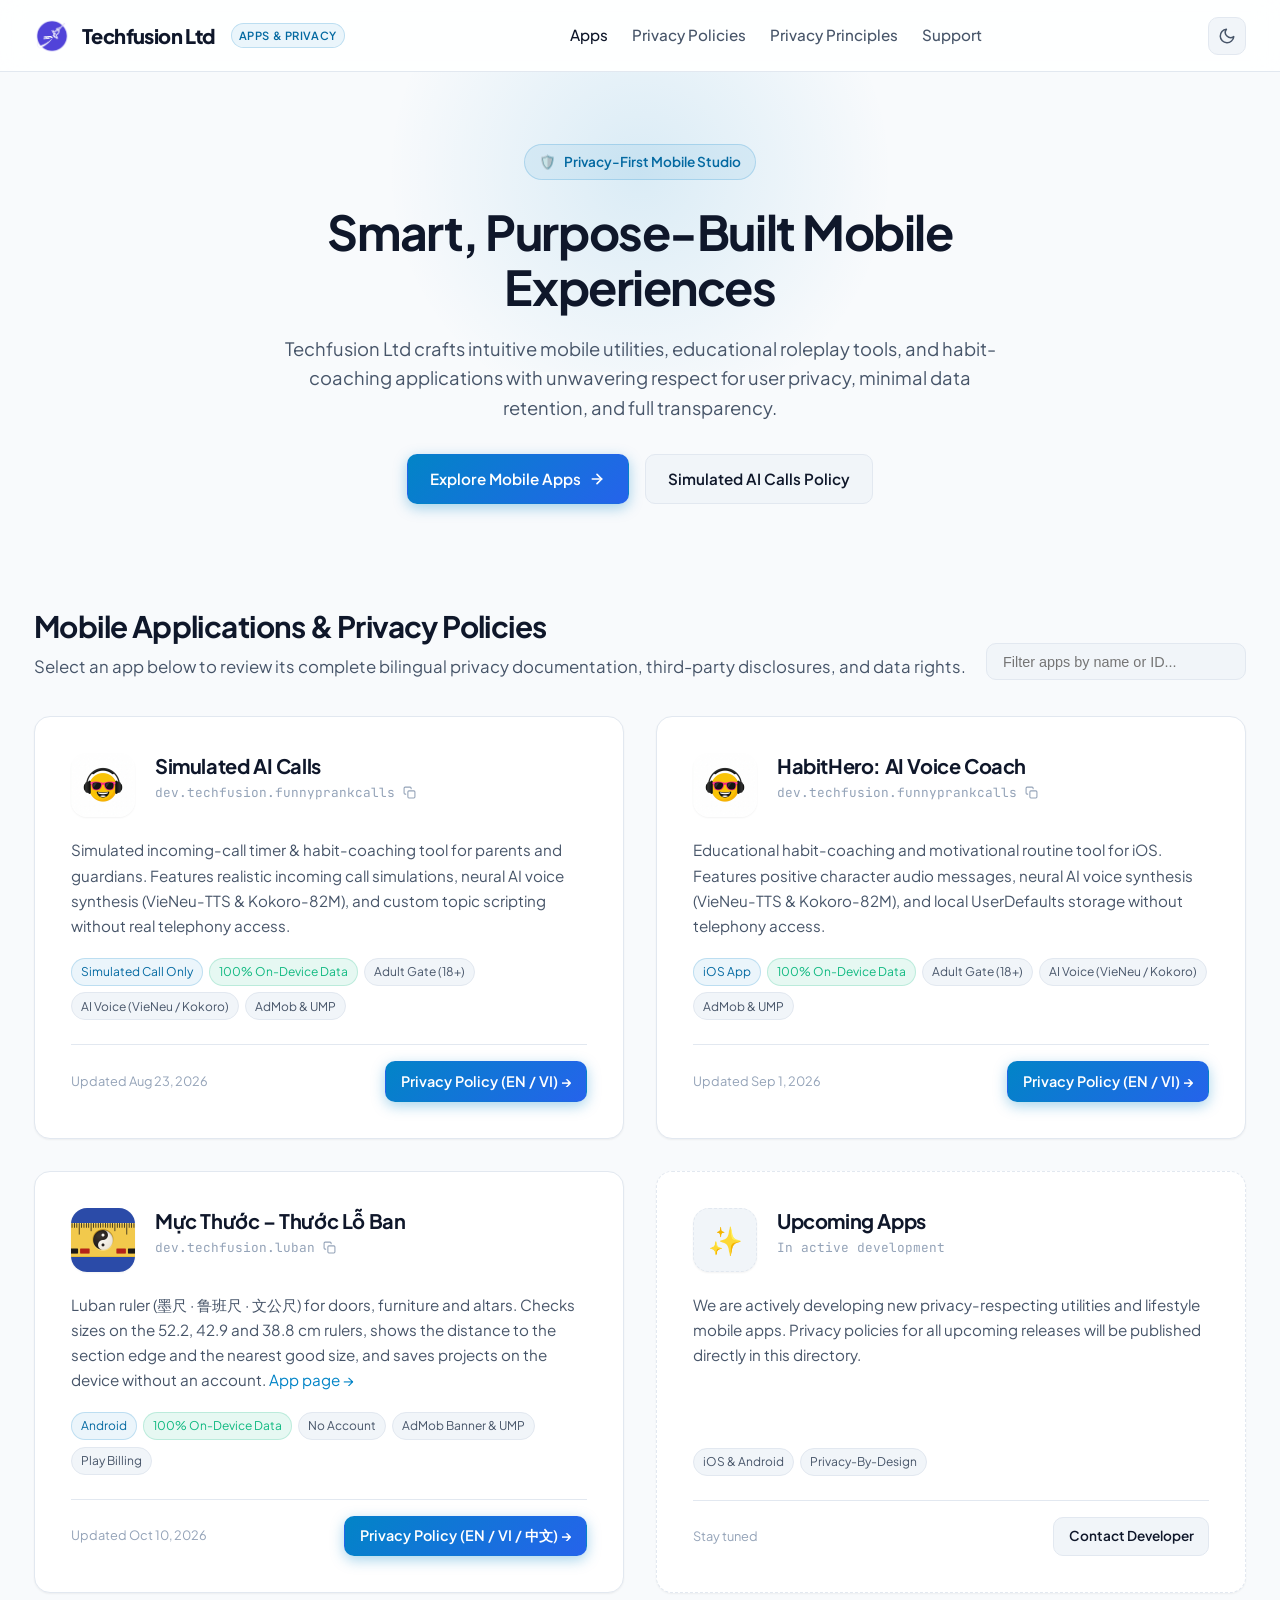
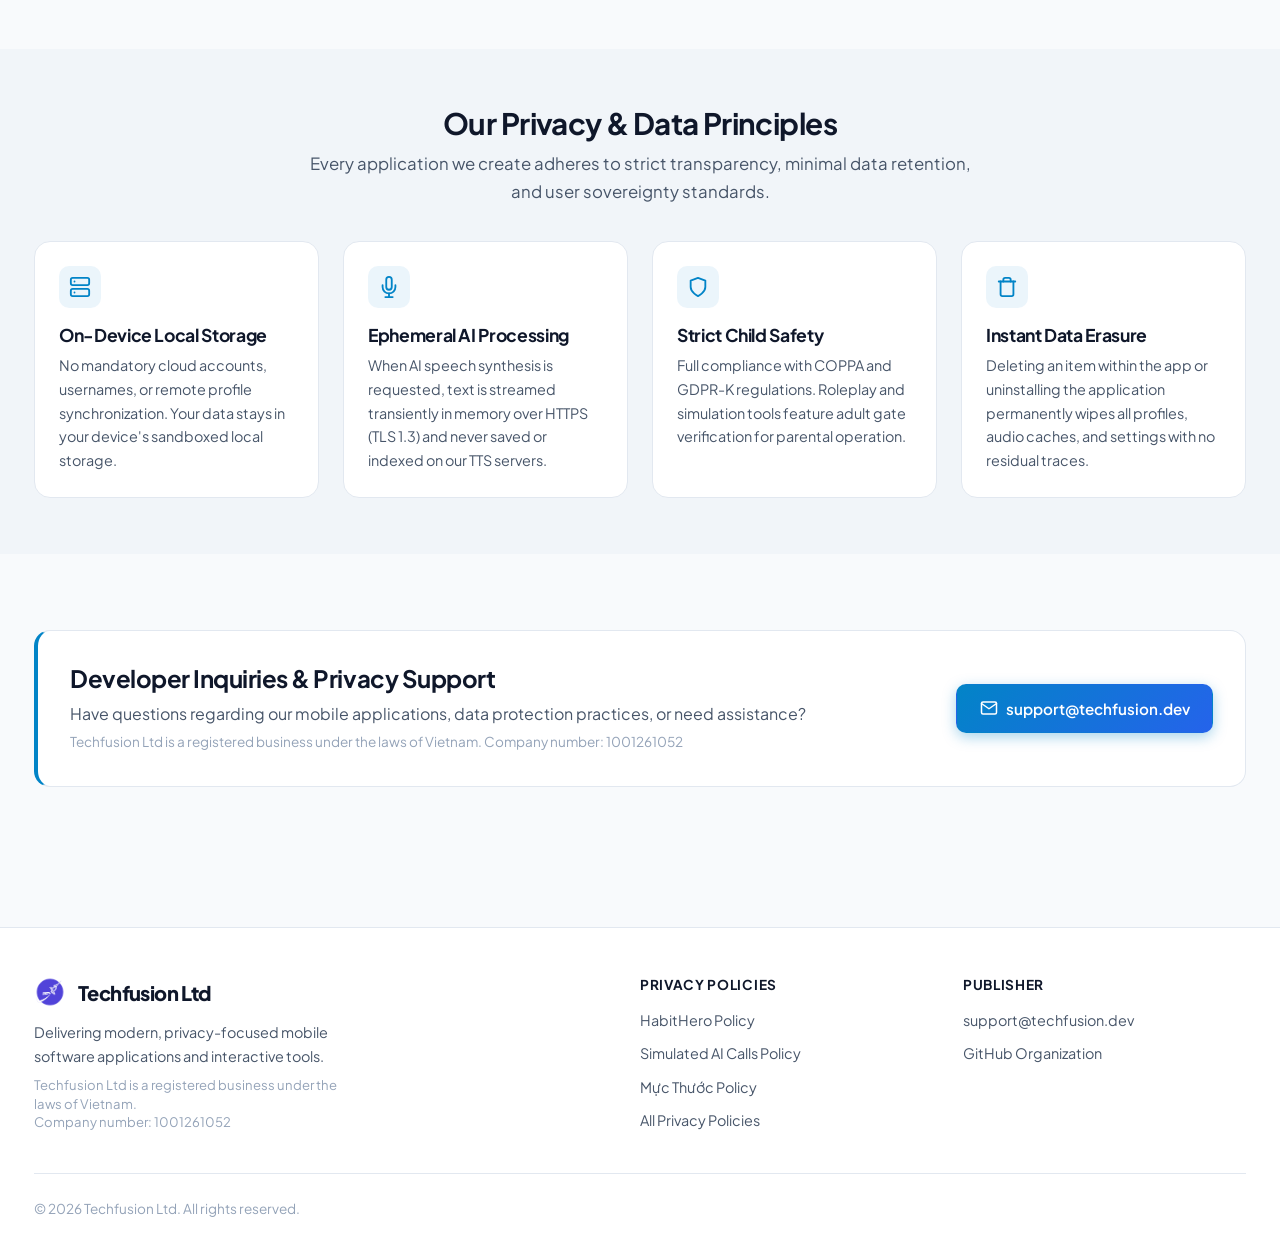
==== index.html @ 7242922d "Remove the GitHub Pages hosting line from page footers" ====
<!DOCTYPE html>
<html lang="en">
<head>
  <meta charset="UTF-8">
  <meta name="viewport" content="width=device-width, initial-scale=1.0">
  <title>Techfusion Ltd — Mobile Apps &amp; Privacy Directory</title>
  <meta name="description" content="Official home and privacy portal of Techfusion Ltd mobile applications. Discover our apps and transparent privacy commitments.">
  <link rel="icon" type="image/svg+xml" href="favicon.svg">
  
  <!-- Modern Google Fonts -->
  <link rel="preconnect" href="https://fonts.googleapis.com">
  <link rel="preconnect" href="https://fonts.gstatic.com" crossorigin>
  <link href="https://fonts.googleapis.com/css2?family=JetBrains+Mono:wght@400;500;600&family=Plus+Jakarta+Sans:wght@400;500;600;700;800&display=swap" rel="stylesheet">
  
  <!-- Stylesheet -->
  <link rel="stylesheet" href="css/style.css">
</head>
<body>

  <!-- Site Navigation Header -->
  <header class="site-header">
    <div class="container header-inner">
      <a href="index.html" class="brand" aria-label="Techfusion Ltd Home">
        <img src="assets/logo.png" class="brand-logo" alt="Techfusion Ltd Logo" width="36" height="36">
        <span class="brand-text">Techfusion Ltd</span>
        <span class="brand-badge">Apps &amp; Privacy</span>
      </a>

      <nav aria-label="Main Navigation">
        <ul class="nav-links">
          <li><a href="#apps" class="nav-link active">Apps</a></li>
          <li><a href="privacy/index.html" class="nav-link">Privacy Policies</a></li>
          <li><a href="#principles" class="nav-link">Privacy Principles</a></li>
          <li><a href="#contact" class="nav-link">Support</a></li>
        </ul>
      </nav>

      <div class="header-actions">
        <button id="theme-toggle" class="theme-toggle-btn" aria-label="Toggle Dark / Light Theme" title="Toggle Theme">
          <!-- Sun Icon (for dark theme) -->
          <svg id="sun-icon" viewBox="0 0 24 24" fill="none" stroke="currentColor" stroke-width="2" stroke-linecap="round" stroke-linejoin="round">
            <circle cx="12" cy="12" r="5"></circle>
            <line x1="12" y1="1" x2="12" y2="3"></line>
            <line x1="12" y1="21" x2="12" y2="23"></line>
            <line x1="4.22" y1="4.22" x2="5.64" y2="5.64"></line>
            <line x1="18.36" y1="18.36" x2="19.78" y2="19.78"></line>
            <line x1="1" y1="12" x2="3" y2="12"></line>
            <line x1="21" y1="12" x2="23" y2="12"></line>
            <line x1="4.22" y1="19.78" x2="5.64" y2="18.36"></line>
            <line x1="18.36" y1="5.64" x2="19.78" y2="4.22"></line>
          </svg>
          <!-- Moon Icon (for light theme) -->
          <svg id="moon-icon" style="display:none;" viewBox="0 0 24 24" fill="none" stroke="currentColor" stroke-width="2" stroke-linecap="round" stroke-linejoin="round">
            <path d="M21 12.79A9 9 0 1 1 11.21 3 7 7 0 0 0 21 12.79z"></path>
          </svg>
        </button>
      </div>
    </div>
  </header>

  <!-- Main Content Area -->
  <main class="main-content">

    <!-- Hero Section -->
    <section class="hero">
      <div class="hero-glow"></div>
      <div class="container hero-content">
        <div class="hero-pill">
          <span>🛡️</span> Privacy-First Mobile Studio
        </div>
        <h1 class="hero-title">Smart, Purpose-Built Mobile Experiences</h1>
        <p class="hero-subtitle">
          Techfusion Ltd crafts intuitive mobile utilities, educational roleplay tools, and habit-coaching applications with unwavering respect for user privacy, minimal data retention, and full transparency.
        </p>
        <div class="hero-actions">
          <a href="#apps" class="btn btn-primary">
            Explore Mobile Apps
            <svg width="16" height="16" viewBox="0 0 24 24" fill="none" stroke="currentColor" stroke-width="2.5" stroke-linecap="round" stroke-linejoin="round">
              <line x1="5" y1="12" x2="19" y2="12"></line>
              <polyline points="12 5 19 12 12 19"></polyline>
            </svg>
          </a>
          <a href="privacy/simulated-ai-calls.html" class="btn btn-secondary">
            Simulated AI Calls Policy
          </a>
        </div>
      </div>
    </section>

    <!-- Apps Directory Section -->
    <section id="apps" class="section">
      <div class="container">
        <div class="section-header" style="display: flex; justify-content: space-between; align-items: flex-end; flex-wrap: wrap; gap: 1rem;">
          <div>
            <h2 class="section-title">Mobile Applications &amp; Privacy Policies</h2>
            <p class="section-desc">Select an app below to review its complete bilingual privacy documentation, third-party disclosures, and data rights.</p>
          </div>
          <div style="min-width: 260px;">
            <input type="search" id="app-search" placeholder="Filter apps by name or ID..." style="width: 100%; padding: 0.6rem 1rem; border-radius: var(--radius-md); border: 1px solid var(--border-subtle); background: var(--bg-surface); color: var(--text-primary); font-size: 0.9rem;">
          </div>
        </div>

        <div class="apps-grid">
          
          <!-- App Card 1: Simulated AI Calls -->
          <article class="app-card" data-app-keywords="simulated ai calls funny prank calls dev.techfusion.funnyprankcalls simulated pretend habit coaching call tts voice ai">
            <div class="app-card-header">
              <div class="app-icon">
                <img src="assets/funny-prank-calls.png" alt="Simulated AI Calls App Logo" width="58" height="58">
              </div>
              <div class="app-meta">
                <h3 class="app-title">Simulated AI Calls</h3>
                <div class="app-pkg">
                  <span>dev.techfusion.funnyprankcalls</span>
                  <button class="copy-badge-btn" data-copy-text="dev.techfusion.funnyprankcalls" title="Copy Package ID">
                    <svg width="13" height="13" viewBox="0 0 24 24" fill="none" stroke="currentColor" stroke-width="2" stroke-linecap="round" stroke-linejoin="round">
                      <rect x="9" y="9" width="13" height="13" rx="2" ry="2"></rect>
                      <path d="M5 15H4a2 2 0 0 1-2-2V4a2 2 0 0 1 2-2h9a2 2 0 0 1 2 2v1"></path>
                    </svg>
                  </button>
                </div>
              </div>
            </div>

            <p class="app-desc">
              Simulated incoming-call timer &amp; habit-coaching tool for parents and guardians. Features realistic incoming call simulations, neural AI voice synthesis (VieNeu-TTS &amp; Kokoro-82M), and custom topic scripting without real telephony access.
            </p>

            <div class="app-tags">
              <span class="tag tag-accent">Simulated Call Only</span>
              <span class="tag tag-success">100% On-Device Data</span>
              <span class="tag">Adult Gate (18+)</span>
              <span class="tag">AI Voice (VieNeu / Kokoro)</span>
              <span class="tag">AdMob &amp; UMP</span>
            </div>

            <div class="app-card-footer">
              <span style="font-size: 0.8rem; color: var(--text-muted);">Updated Aug 23, 2026</span>
              <a href="privacy/simulated-ai-calls.html" class="btn btn-primary btn-sm policy-link-btn">
                Privacy Policy (EN / VI) &rarr;
              </a>
            </div>
          </article>

          <!-- App Card 2: HabitHero: AI Voice Coach -->
          <article class="app-card" data-app-keywords="habithero habit hero ai voice coach habit-buddy dev.techfusion.funnyprankcalls ios parenting routine voice tts">
            <div class="app-card-header">
              <div class="app-icon">
                <img src="assets/funny-prank-calls.png" alt="HabitHero App Logo" width="58" height="58">
              </div>
              <div class="app-meta">
                <h3 class="app-title">HabitHero: AI Voice Coach</h3>
                <div class="app-pkg">
                  <span>dev.techfusion.funnyprankcalls</span>
                  <button class="copy-badge-btn" data-copy-text="dev.techfusion.funnyprankcalls" title="Copy Package ID">
                    <svg width="13" height="13" viewBox="0 0 24 24" fill="none" stroke="currentColor" stroke-width="2" stroke-linecap="round" stroke-linejoin="round">
                      <rect x="9" y="9" width="13" height="13" rx="2" ry="2"></rect>
                      <path d="M5 15H4a2 2 0 0 1-2-2V4a2 2 0 0 1 2-2h9a2 2 0 0 1 2 2v1"></path>
                    </svg>
                  </button>
                </div>
              </div>
            </div>

            <p class="app-desc">
              Educational habit-coaching and motivational routine tool for iOS. Features positive character audio messages, neural AI voice synthesis (VieNeu-TTS &amp; Kokoro-82M), and local UserDefaults storage without telephony access.
            </p>

            <div class="app-tags">
              <span class="tag tag-accent">iOS App</span>
              <span class="tag tag-success">100% On-Device Data</span>
              <span class="tag">Adult Gate (18+)</span>
              <span class="tag">AI Voice (VieNeu / Kokoro)</span>
              <span class="tag">AdMob &amp; UMP</span>
            </div>

            <div class="app-card-footer">
              <span style="font-size: 0.8rem; color: var(--text-muted);">Updated Sep 1, 2026</span>
              <a href="privacy/habit-hero.html" class="btn btn-primary btn-sm policy-link-btn">
                Privacy Policy (EN / VI) &rarr;
              </a>
            </div>
          </article>

          <!-- App Card 3: Mực Thước (Luban ruler) -->
          <article class="app-card" data-app-keywords="mực thước muc thuoc 墨尺 thước lỗ ban thuoc lo ban luban ruler lu ban 鲁班尺 魯班尺 文公尺 丁兰尺 丁蘭尺 feng shui phong thủy dev.techfusion.luban android">
            <div class="app-card-header">
              <div class="app-icon">
                <img src="assets/muc-thuoc/icon.png" alt="Mực Thước App Logo" width="58" height="58">
              </div>
              <div class="app-meta">
                <h3 class="app-title"><a href="muc-thuoc/" style="color: inherit;">Mực Thước – Thước Lỗ Ban</a></h3>
                <div class="app-pkg">
                  <span>dev.techfusion.luban</span>
                  <button class="copy-badge-btn" data-copy-text="dev.techfusion.luban" title="Copy Package ID">
                    <svg width="13" height="13" viewBox="0 0 24 24" fill="none" stroke="currentColor" stroke-width="2" stroke-linecap="round" stroke-linejoin="round">
                      <rect x="9" y="9" width="13" height="13" rx="2" ry="2"></rect>
                      <path d="M5 15H4a2 2 0 0 1-2-2V4a2 2 0 0 1 2-2h9a2 2 0 0 1 2 2v1"></path>
                    </svg>
                  </button>
                </div>
              </div>
            </div>

            <p class="app-desc">
              Luban ruler (墨尺 · 鲁班尺 · 文公尺) for doors, furniture and altars. Checks sizes on the 52.2, 42.9 and 38.8 cm rulers, shows the distance to the section edge and the nearest good size, and saves projects on the device without an account. <a href="muc-thuoc/">App page &rarr;</a>
            </p>

            <div class="app-tags">
              <span class="tag tag-accent">Android</span>
              <span class="tag tag-success">100% On-Device Data</span>
              <span class="tag">No Account</span>
              <span class="tag">AdMob Banner &amp; UMP</span>
              <span class="tag">Play Billing</span>
            </div>

            <div class="app-card-footer">
              <span style="font-size: 0.8rem; color: var(--text-muted);">Updated Oct 10, 2026</span>
              <a href="privacy/muc-thuoc.html" class="btn btn-primary btn-sm policy-link-btn">
                Privacy Policy (EN / VI / 中文) &rarr;
              </a>
            </div>
          </article>

          <!-- Placeholder Card for upcoming apps -->
          <article class="app-card" style="border-style: dashed;" data-app-keywords="upcoming more new apps">
            <div class="app-card-header">
              <div class="app-icon app-icon-placeholder">
                ✨
              </div>
              <div class="app-meta">
                <h3 class="app-title">Upcoming Apps</h3>
                <span class="app-pkg">In active development</span>
              </div>
            </div>

            <p class="app-desc">
              We are actively developing new privacy-respecting utilities and lifestyle mobile apps. Privacy policies for all upcoming releases will be published directly in this directory.
            </p>

            <div class="app-tags">
              <span class="tag">iOS &amp; Android</span>
              <span class="tag">Privacy-By-Design</span>
            </div>

            <div class="app-card-footer">
              <span style="font-size: 0.8rem; color: var(--text-muted);">Stay tuned</span>
              <a href="mailto:support@techfusion.dev" class="btn btn-secondary btn-sm">Contact Developer</a>
            </div>
          </article>

        </div>
      </div>
    </section>

    <!-- Privacy Principles Section -->
    <section id="principles" class="section" style="background-color: var(--bg-surface);">
      <div class="container">
        <div class="section-header text-center" style="max-width: 680px; margin-left: auto; margin-right: auto;">
          <h2 class="section-title">Our Privacy &amp; Data Principles</h2>
          <p class="section-desc">Every application we create adheres to strict transparency, minimal data retention, and user sovereignty standards.</p>
        </div>

        <div class="features-grid">
          
          <div class="feature-box">
            <div class="feature-box-icon">
              <svg viewBox="0 0 24 24" fill="none" stroke="currentColor" stroke-width="2" stroke-linecap="round" stroke-linejoin="round">
                <rect x="2" y="2" width="20" height="8" rx="2" ry="2"></rect>
                <rect x="2" y="14" width="20" height="8" rx="2" ry="2"></rect>
                <line x1="6" y1="6" x2="6.01" y2="6"></line>
                <line x1="6" y1="18" x2="6.01" y2="18"></line>
              </svg>
            </div>
            <h3 class="feature-box-title">On-Device Local Storage</h3>
            <p class="feature-box-desc">No mandatory cloud accounts, usernames, or remote profile synchronization. Your data stays in your device's sandboxed local storage.</p>
          </div>

          <div class="feature-box">
            <div class="feature-box-icon">
              <svg viewBox="0 0 24 24" fill="none" stroke="currentColor" stroke-width="2" stroke-linecap="round" stroke-linejoin="round">
                <path d="M12 1a3 3 0 0 0-3 3v8a3 3 0 0 0 6 0V4a3 3 0 0 0-3-3z"></path>
                <path d="M19 10v2a7 7 0 0 1-14 0v-2"></path>
                <line x1="12" y1="19" x2="12" y2="23"></line>
                <line x1="8" y1="23" x2="16" y2="23"></line>
              </svg>
            </div>
            <h3 class="feature-box-title">Ephemeral AI Processing</h3>
            <p class="feature-box-desc">When AI speech synthesis is requested, text is streamed transiently in memory over HTTPS (TLS 1.3) and never saved or indexed on our TTS servers.</p>
          </div>

          <div class="feature-box">
            <div class="feature-box-icon">
              <svg viewBox="0 0 24 24" fill="none" stroke="currentColor" stroke-width="2" stroke-linecap="round" stroke-linejoin="round">
                <path d="M12 22s8-4 8-10V5l-8-3-8 3v7c0 6 8 10 8 10z"></path>
              </svg>
            </div>
            <h3 class="feature-box-title">Strict Child Safety</h3>
            <p class="feature-box-desc">Full compliance with COPPA and GDPR-K regulations. Roleplay and simulation tools feature adult gate verification for parental operation.</p>
          </div>

          <div class="feature-box">
            <div class="feature-box-icon">
              <svg viewBox="0 0 24 24" fill="none" stroke="currentColor" stroke-width="2" stroke-linecap="round" stroke-linejoin="round">
                <polyline points="3 6 5 6 21 6"></polyline>
                <path d="M19 6v14a2 2 0 0 1-2 2H7a2 2 0 0 1-2-2V6m3 0V4a2 2 0 0 1 2-2h4a2 2 0 0 1 2 2v2"></path>
              </svg>
            </div>
            <h3 class="feature-box-title">Instant Data Erasure</h3>
            <p class="feature-box-desc">Deleting an item within the app or uninstalling the application permanently wipes all profiles, audio caches, and settings with no residual traces.</p>
          </div>

        </div>
      </div>
    </section>

    <!-- Support & Contact Section -->
    <section id="contact" class="section">
      <div class="container">
        <div class="highlight-box" style="background-color: var(--bg-secondary); border: 1px solid var(--border-subtle); border-left: 4px solid var(--accent-primary); border-radius: var(--radius-lg); padding: 2rem; display: flex; justify-content: space-between; align-items: center; flex-wrap: wrap; gap: 1.5rem;">
          <div>
            <h2 style="font-size: 1.5rem; margin-bottom: 0.5rem;">Developer Inquiries &amp; Privacy Support</h2>
            <p style="margin-bottom: 0.25rem;">Have questions regarding our mobile applications, data protection practices, or need assistance?</p>
            <p style="margin-bottom: 0; font-size: 0.85rem; color: var(--text-muted);">
              Techfusion Ltd is a registered business under the laws of Vietnam. Company number: 1001261052
            </p>
          </div>
          <div>
            <a href="mailto:support@techfusion.dev" class="btn btn-primary" style="display: inline-flex; align-items: center; gap: 0.5rem;">
              <svg width="18" height="18" viewBox="0 0 24 24" fill="none" stroke="currentColor" stroke-width="2" stroke-linecap="round" stroke-linejoin="round">
                <path d="M4 4h16c1.1 0 2 .9 2 2v12c0 1.1-.9 2-2 2H4c-1.1 0-2-.9-2-2V6c0-1.1.9-2 2-2z"></path>
                <polyline points="22,6 12,13 2,6"></polyline>
              </svg>
              support@techfusion.dev
            </a>
          </div>
        </div>
      </div>
    </section>

  </main>

  <!-- Global Footer -->
  <footer class="site-footer">
    <div class="container">
      <div class="footer-inner">
        <div class="footer-brand">
          <div class="brand" style="margin-bottom: 0.75rem;">
            <img src="assets/logo.png" class="brand-logo" alt="Techfusion Ltd Logo" width="32" height="32">
            <span class="brand-text">Techfusion Ltd</span>
          </div>
          <p>Delivering modern, privacy-focused mobile software applications and interactive tools.</p>
          <p style="font-size: 0.82rem; color: var(--text-muted); margin-top: 0.5rem; line-height: 1.4;">
            Techfusion Ltd is a registered business under the laws of Vietnam.<br>Company number: 1001261052
          </p>
        </div>

        <div>
          <h4 class="footer-heading">Privacy Policies</h4>
          <ul class="footer-links">
            <li><a href="privacy/habit-hero.html">HabitHero Policy</a></li>
            <li><a href="privacy/simulated-ai-calls.html">Simulated AI Calls Policy</a></li>
            <li><a href="privacy/muc-thuoc.html">Mực Thước Policy</a></li>
            <li><a href="privacy/index.html">All Privacy Policies</a></li>
          </ul>
        </div>

        <div>
          <h4 class="footer-heading">Publisher</h4>
          <ul class="footer-links">
            <li><a href="mailto:support@techfusion.dev">support@techfusion.dev</a></li>
            <li><a href="https://github.com/techfusionltd" target="_blank" rel="noopener">GitHub Organization</a></li>
          </ul>
        </div>
      </div>

      <div class="footer-bottom">
        <div>&copy; 2026 Techfusion Ltd. All rights reserved.</div>
      </div>
    </div>
  </footer>

  <script src="js/main.js"></script>
</body>
</html>
---- css/style.css ----
:root {
  --font-sans: 'Plus Jakarta Sans', -apple-system, BlinkMacSystemFont, 'Segoe UI', Roboto, Helvetica, Arial, sans-serif;
  --font-mono: 'JetBrains Mono', ui-monospace, SFMono-Regular, Menlo, Monaco, Consolas, monospace;

  /* Color Palette - Default Dark/Modern Slate */
  --bg-primary: #0b0f19;
  --bg-secondary: #111827;
  --bg-surface: #1a2234;
  --bg-surface-hover: #222d44;
  --bg-glass: rgba(17, 24, 39, 0.75);
  --border-subtle: #243049;
  --border-focus: #3b82f6;

  --text-primary: #f8fafc;
  --text-secondary: #94a3b8;
  --text-muted: #64748b;
  
  --accent-primary: #38bdf8;
  --accent-secondary: #818cf8;
  --accent-glow: rgba(56, 189, 248, 0.15);
  
  --badge-bg: rgba(56, 189, 248, 0.1);
  --badge-text: #38bdf8;
  --badge-border: rgba(56, 189, 248, 0.25);

  --success: #10b981;
  --success-bg: rgba(16, 185, 129, 0.1);
  --warning: #f59e0b;
  --warning-bg: rgba(245, 158, 11, 0.1);

  --shadow-sm: 0 1px 2px 0 rgba(0, 0, 0, 0.05);
  --shadow-md: 0 4px 6px -1px rgba(0, 0, 0, 0.2), 0 2px 4px -2px rgba(0, 0, 0, 0.2);
  --shadow-lg: 0 10px 25px -3px rgba(0, 0, 0, 0.3), 0 4px 6px -4px rgba(0, 0, 0, 0.3);

  --radius-sm: 6px;
  --radius-md: 10px;
  --radius-lg: 16px;
  --radius-full: 9999px;

  --container-width: 1260px;
  --header-height: 72px;
}

[data-theme="light"] {
  --bg-primary: #f8fafc;
  --bg-secondary: #ffffff;
  --bg-surface: #f1f5f9;
  --bg-surface-hover: #e2e8f0;
  --bg-glass: rgba(255, 255, 255, 0.85);
  --border-subtle: #e2e8f0;
  --border-focus: #2563eb;

  --text-primary: #0f172a;
  --text-secondary: #475569;
  --text-muted: #94a3b8;

  --accent-primary: #0284c7;
  --accent-secondary: #4f46e5;
  --accent-glow: rgba(2, 132, 199, 0.12);

  --badge-bg: rgba(2, 132, 199, 0.08);
  --badge-text: #0369a1;
  --badge-border: rgba(2, 132, 199, 0.2);

  --shadow-sm: 0 1px 2px 0 rgba(0, 0, 0, 0.05);
  --shadow-md: 0 4px 6px -1px rgba(0, 0, 0, 0.07), 0 2px 4px -2px rgba(0, 0, 0, 0.05);
  --shadow-lg: 0 10px 25px -3px rgba(0, 0, 0, 0.08), 0 4px 6px -4px rgba(0, 0, 0, 0.04);
}

/* Reset & Base Setup */
*, *::before, *::after {
  box-sizing: border-box;
  margin: 0;
  padding: 0;
}

html {
  scroll-behavior: smooth;
  font-size: 16px;
  color-scheme: dark light;
}

body {
  font-family: var(--font-sans);
  background-color: var(--bg-primary);
  color: var(--text-primary);
  line-height: 1.65;
  -webkit-font-smoothing: antialiased;
  -moz-osx-font-smoothing: grayscale;
  min-height: 100vh;
  display: flex;
  flex-direction: column;
}

/* Global Layout Containers */
.container {
  width: 100%;
  max-width: var(--container-width);
  margin-left: auto;
  margin-right: auto;
  padding-left: 1.5rem;
  padding-right: 1.5rem;
}

.main-content {
  flex: 1;
}

/* Typography */
h1, h2, h3, h4, h5, h6 {
  color: var(--text-primary);
  font-weight: 700;
  line-height: 1.25;
  letter-spacing: -0.02em;
}

h1 { font-size: 2.25rem; }
h2 { font-size: 1.75rem; }
h3 { font-size: 1.25rem; }

p {
  color: var(--text-secondary);
}

a {
  color: var(--accent-primary);
  text-decoration: none;
  transition: color 0.2s ease, opacity 0.2s ease;
}

a:hover {
  text-decoration: underline;
}

code, kbd, samp, pre {
  font-family: var(--font-mono);
  font-size: 0.9em;
}

code {
  background-color: var(--bg-surface);
  color: var(--accent-primary);
  padding: 0.15em 0.4em;
  border-radius: var(--radius-sm);
  border: 1px solid var(--border-subtle);
}

/* Header & Navbar */
.site-header {
  position: sticky;
  top: 0;
  z-index: 50;
  background-color: var(--bg-glass);
  backdrop-filter: blur(12px);
  -webkit-backdrop-filter: blur(12px);
  border-bottom: 1px solid var(--border-subtle);
  height: var(--header-height);
  display: flex;
  align-items: center;
}

.header-inner {
  display: flex;
  align-items: center;
  justify-content: space-between;
  width: 100%;
}

.brand {
  display: flex;
  align-items: center;
  gap: 0.75rem;
  font-weight: 800;
  font-size: 1.25rem;
  color: var(--text-primary);
  text-decoration: none;
}

.brand:hover {
  text-decoration: none;
}

.brand-icon {
  width: 36px;
  height: 36px;
  border-radius: 50%;
  display: flex;
  align-items: center;
  justify-content: center;
  overflow: hidden;
}

.brand-logo {
  width: 36px;
  height: 36px;
  border-radius: 50%;
  object-fit: contain;
  display: block;
  flex-shrink: 0;
}

.footer-brand .brand-logo {
  width: 32px;
  height: 32px;
}

.brand-text {
  letter-spacing: -0.03em;
}

.brand-badge {
  font-size: 0.7rem;
  text-transform: uppercase;
  letter-spacing: 0.05em;
  background: var(--badge-bg);
  color: var(--badge-text);
  border: 1px solid var(--badge-border);
  padding: 0.15rem 0.45rem;
  border-radius: var(--radius-full);
  font-weight: 600;
  margin-left: 0.25rem;
}

.nav-links {
  display: flex;
  align-items: center;
  gap: 1.5rem;
  list-style: none;
}

.nav-link {
  color: var(--text-secondary);
  font-weight: 500;
  font-size: 0.95rem;
  transition: color 0.2s ease;
  text-decoration: none;
}

.nav-link:hover, .nav-link.active {
  color: var(--text-primary);
  text-decoration: none;
}

.header-actions {
  display: flex;
  align-items: center;
  gap: 0.75rem;
}

.theme-toggle-btn {
  background: var(--bg-surface);
  border: 1px solid var(--border-subtle);
  color: var(--text-secondary);
  width: 38px;
  height: 38px;
  border-radius: var(--radius-md);
  display: flex;
  align-items: center;
  justify-content: center;
  cursor: pointer;
  transition: all 0.2s ease;
}

.theme-toggle-btn:hover {
  background: var(--bg-surface-hover);
  color: var(--text-primary);
  border-color: var(--accent-primary);
}

.theme-toggle-btn svg {
  width: 18px;
  height: 18px;
}

/* Hero Section */
.hero {
  padding: 4.5rem 0 3rem;
  position: relative;
  overflow: hidden;
}

.hero-glow {
  position: absolute;
  top: -100px;
  left: 50%;
  transform: translateX(-50%);
  width: 600px;
  height: 400px;
  background: radial-gradient(circle, var(--accent-glow) 0%, rgba(0,0,0,0) 70%);
  pointer-events: none;
  z-index: -1;
}

.hero-content {
  text-align: center;
  max-width: 780px;
  margin: 0 auto;
}

.hero-pill {
  display: inline-flex;
  align-items: center;
  gap: 0.5rem;
  background-color: var(--badge-bg);
  border: 1px solid var(--badge-border);
  color: var(--badge-text);
  font-size: 0.85rem;
  font-weight: 600;
  padding: 0.35rem 0.9rem;
  border-radius: var(--radius-full);
  margin-bottom: 1.5rem;
}

.hero-title {
  font-size: 3rem;
  line-height: 1.15;
  margin-bottom: 1.25rem;
  letter-spacing: -0.03em;
}

.hero-subtitle {
  font-size: 1.15rem;
  color: var(--text-secondary);
  line-height: 1.6;
  margin-bottom: 2rem;
}

.hero-actions {
  display: flex;
  justify-content: center;
  gap: 1rem;
  flex-wrap: wrap;
}

/* Buttons */
.btn {
  display: inline-flex;
  align-items: center;
  justify-content: center;
  gap: 0.5rem;
  padding: 0.7rem 1.4rem;
  border-radius: var(--radius-md);
  font-weight: 600;
  font-size: 0.95rem;
  cursor: pointer;
  transition: all 0.2s ease;
  text-decoration: none;
  border: 1px solid transparent;
}

.btn:hover {
  text-decoration: none;
}

.btn-primary {
  background: linear-gradient(135deg, #0284c7 0%, #2563eb 100%);
  color: #ffffff;
  box-shadow: 0 4px 14px rgba(2, 132, 199, 0.35);
}

.btn-primary:hover {
  opacity: 0.95;
  transform: translateY(-1px);
  box-shadow: 0 6px 20px rgba(2, 132, 199, 0.45);
}

.btn-secondary {
  background: var(--bg-surface);
  color: var(--text-primary);
  border-color: var(--border-subtle);
}

.btn-secondary:hover {
  background: var(--bg-surface-hover);
  border-color: var(--accent-primary);
}

.btn-sm {
  padding: 0.45rem 0.9rem;
  font-size: 0.85rem;
}

/* App Showcase Section */
.section {
  padding: 3.5rem 0;
}

.section-header {
  margin-bottom: 2.25rem;
}

.section-title {
  font-size: 1.85rem;
  margin-bottom: 0.5rem;
}

.section-desc {
  font-size: 1.05rem;
  color: var(--text-secondary);
}

/* Grid of Apps */
.apps-grid {
  display: grid;
  grid-template-columns: repeat(auto-fit, minmax(460px, 1fr));
  gap: 2rem;
}

.app-card {
  background-color: var(--bg-secondary);
  border: 1px solid var(--border-subtle);
  border-radius: var(--radius-lg);
  padding: 2.25rem;
  display: flex;
  flex-direction: column;
  transition: all 0.25s cubic-bezier(0.16, 1, 0.3, 1);
  box-shadow: var(--shadow-sm);
  position: relative;
  overflow: hidden;
}

.app-card:hover {
  transform: translateY(-3px);
  border-color: var(--accent-primary);
  box-shadow: var(--shadow-lg);
}

.app-card-header {
  display: flex;
  align-items: flex-start;
  gap: 1.25rem;
  margin-bottom: 1.25rem;
}

.app-icon {
  width: 64px;
  height: 64px;
  border-radius: var(--radius-lg);
  display: flex;
  align-items: center;
  justify-content: center;
  font-size: 1.75rem;
  flex-shrink: 0;
  box-shadow: var(--shadow-sm);
  overflow: hidden;
}

.app-icon img {
  width: 100%;
  height: 100%;
  object-fit: cover;
  display: block;
}

.app-icon-prank {
  background: linear-gradient(135deg, #f97316 0%, #ec4899 100%);
  color: #fff;
}

.app-icon-placeholder {
  background: var(--bg-surface);
  border: 1px dashed var(--border-subtle);
  color: var(--text-muted);
}

.app-meta {
  flex: 1;
  min-width: 0;
}

.app-title {
  font-size: 1.25rem;
  margin-bottom: 0.25rem;
  word-break: break-word;
}

.app-pkg {
  font-size: 0.8rem;
  color: var(--text-muted);
  font-family: var(--font-mono);
  display: flex;
  align-items: center;
  gap: 0.35rem;
}

.copy-badge-btn {
  background: none;
  border: none;
  color: var(--text-muted);
  cursor: pointer;
  padding: 2px;
  border-radius: 4px;
  display: inline-flex;
}

.copy-badge-btn:hover {
  color: var(--accent-primary);
}

.app-desc {
  font-size: 0.95rem;
  color: var(--text-secondary);
  margin-bottom: 1.25rem;
  flex: 1;
}

.app-tags {
  display: flex;
  flex-wrap: wrap;
  gap: 0.4rem;
  margin-bottom: 1.5rem;
}

.tag {
  font-size: 0.75rem;
  padding: 0.2rem 0.55rem;
  border-radius: var(--radius-full);
  background-color: var(--bg-surface);
  color: var(--text-secondary);
  border: 1px solid var(--border-subtle);
}

.tag-accent {
  background: var(--badge-bg);
  color: var(--badge-text);
  border-color: var(--badge-border);
}

.tag-success {
  background: var(--success-bg);
  color: var(--success);
  border-color: rgba(16, 185, 129, 0.2);
}

.app-card-footer {
  padding-top: 1rem;
  border-top: 1px solid var(--border-subtle);
  display: flex;
  align-items: center;
  justify-content: space-between;
}

.policy-link-btn {
  font-weight: 600;
  font-size: 0.9rem;
  display: inline-flex;
  align-items: center;
  gap: 0.4rem;
}

/* Feature & Philosophy Section */
.features-grid {
  display: grid;
  grid-template-columns: repeat(auto-fit, minmax(260px, 1fr));
  gap: 1.5rem;
  margin-top: 1.5rem;
}

.feature-box {
  background-color: var(--bg-secondary);
  border: 1px solid var(--border-subtle);
  border-radius: var(--radius-lg);
  padding: 1.5rem;
}

.feature-box-icon {
  width: 42px;
  height: 42px;
  border-radius: var(--radius-md);
  background-color: var(--badge-bg);
  color: var(--accent-primary);
  display: flex;
  align-items: center;
  justify-content: center;
  margin-bottom: 1rem;
}

.feature-box-icon svg {
  width: 22px;
  height: 22px;
}

.feature-box-title {
  font-size: 1.1rem;
  margin-bottom: 0.5rem;
}

.feature-box-desc {
  font-size: 0.9rem;
  color: var(--text-secondary);
}

/* Privacy Policy Detail Page Styles */
.policy-header {
  padding: 2.5rem 0 1.5rem;
  border-bottom: 1px solid var(--border-subtle);
}

.breadcrumb {
  display: flex;
  align-items: center;
  gap: 0.5rem;
  font-size: 0.85rem;
  color: var(--text-muted);
  margin-bottom: 1rem;
}

.breadcrumb a {
  color: var(--text-secondary);
}

.breadcrumb a:hover {
  color: var(--accent-primary);
}

.policy-title-container {
  display: flex;
  justify-content: space-between;
  align-items: flex-start;
  flex-wrap: wrap;
  gap: 1.25rem;
  margin-bottom: 1rem;
}

.policy-title {
  font-size: 2.25rem;
}

.language-switch-bar {
  display: flex;
  align-items: center;
  gap: 0.5rem;
  background-color: var(--bg-surface);
  border: 1px solid var(--border-subtle);
  border-radius: var(--radius-md);
  padding: 0.25rem;
  flex-wrap: wrap;
}

.lang-btn {
  border: none;
  background: transparent;
  padding: 0.4rem 0.85rem;
  font-size: 0.85rem;
  font-weight: 600;
  color: var(--text-secondary);
  border-radius: var(--radius-sm);
  cursor: pointer;
  transition: all 0.2s ease;
  display: flex;
  align-items: center;
  gap: 0.35rem;
}

.lang-btn.active {
  background-color: var(--bg-secondary);
  color: var(--text-primary);
  box-shadow: var(--shadow-sm);
}

.meta-details-bar {
  display: flex;
  flex-wrap: wrap;
  gap: 1.5rem;
  font-size: 0.85rem;
  color: var(--text-secondary);
  padding: 0.85rem 1.25rem;
  background-color: var(--bg-surface);
  border-radius: var(--radius-md);
  border: 1px solid var(--border-subtle);
  margin-top: 1rem;
}

.meta-item {
  display: flex;
  align-items: center;
  gap: 0.4rem;
}

.meta-item strong {
  color: var(--text-primary);
}

/* Policy Content Layout (Sidebar TOC + Main Articles) */
.policy-layout {
  display: grid;
  grid-template-columns: 260px 1fr;
  gap: 2.5rem;
  padding: 2.5rem 0;
  align-items: start;
}

.policy-sidebar {
  position: sticky;
  top: calc(var(--header-height) + 1.5rem);
  background-color: var(--bg-secondary);
  border: 1px solid var(--border-subtle);
  border-radius: var(--radius-lg);
  padding: 1.25rem;
  max-height: calc(100vh - var(--header-height) - 3rem);
  overflow-y: auto;
}

.sidebar-title {
  font-size: 0.9rem;
  text-transform: uppercase;
  letter-spacing: 0.05em;
  color: var(--text-muted);
  margin-bottom: 0.75rem;
}

.toc-list {
  list-style: none;
  display: flex;
  flex-direction: column;
  gap: 0.25rem;
  font-size: 0.85rem;
}

.toc-link {
  display: block;
  padding: 0.35rem 0.5rem;
  color: var(--text-secondary);
  border-radius: var(--radius-sm);
  text-decoration: none;
  transition: all 0.15s ease;
  line-height: 1.35;
}

.toc-link:hover {
  color: var(--text-primary);
  background-color: var(--bg-surface);
  text-decoration: none;
}

.toc-link.active {
  color: var(--accent-primary);
  background-color: var(--badge-bg);
  font-weight: 600;
}

.policy-article {
  background-color: var(--bg-secondary);
  border: 1px solid var(--border-subtle);
  border-radius: var(--radius-lg);
  padding: 2.5rem;
}

/* Quick Reference Table */
.summary-table-container {
  overflow-x: auto;
  margin: 1.5rem 0 2.5rem;
  border-radius: var(--radius-md);
  border: 1px solid var(--border-subtle);
}

.summary-table {
  width: 100%;
  border-collapse: collapse;
  text-align: left;
  font-size: 0.9rem;
}

.summary-table th, .summary-table td {
  padding: 0.85rem 1rem;
  border-bottom: 1px solid var(--border-subtle);
}

.summary-table th {
  background-color: var(--bg-surface);
  color: var(--text-primary);
  font-weight: 700;
  font-size: 0.85rem;
  text-transform: uppercase;
  letter-spacing: 0.05em;
}

.summary-table tr:last-child td {
  border-bottom: none;
}

.summary-table td:first-child {
  font-weight: 600;
  color: var(--text-primary);
  white-space: nowrap;
  width: 25%;
  background-color: rgba(0,0,0,0.05);
}

/* Policy Content Typography */
.policy-section {
  scroll-margin-top: calc(var(--header-height) + 1.5rem);
  margin-bottom: 2.5rem;
  padding-bottom: 2rem;
  border-bottom: 1px solid var(--border-subtle);
}

.policy-section:last-child {
  border-bottom: none;
  margin-bottom: 0;
  padding-bottom: 0;
}

.policy-section h2, .policy-section h3 {
  margin-top: 1.5rem;
  margin-bottom: 0.85rem;
  display: flex;
  align-items: center;
  gap: 0.5rem;
}

.policy-section h3 {
  font-size: 1.3rem;
  color: var(--text-primary);
}

.policy-section p {
  margin-bottom: 1rem;
  line-height: 1.7;
}

.policy-section ul, .policy-section ol {
  margin-bottom: 1.25rem;
  padding-left: 1.5rem;
  color: var(--text-secondary);
}

.policy-section li {
  margin-bottom: 0.5rem;
  line-height: 1.6;
}

.policy-section strong {
  color: var(--text-primary);
}

.highlight-box {
  background-color: var(--bg-surface);
  border-left: 4px solid var(--accent-primary);
  padding: 1rem 1.25rem;
  border-radius: 0 var(--radius-md) var(--radius-md) 0;
  margin: 1.25rem 0;
}

.highlight-box p:last-child {
  margin-bottom: 0;
}

/* App Landing Pages (screenshot strip, FAQ, language links) */
a.lang-btn:hover {
  text-decoration: none;
}

.screens {
  display: flex;
  gap: 1.25rem;
  overflow-x: auto;
  scroll-snap-type: x mandatory;
  padding-bottom: 1rem;
}

.screens figure {
  flex: 0 0 220px;
  scroll-snap-align: start;
}

.screens img {
  width: 100%;
  height: auto;
  display: block;
  border-radius: var(--radius-lg);
  border: 1px solid var(--border-subtle);
  box-shadow: var(--shadow-md);
}

.screens figcaption {
  margin-top: 0.6rem;
  font-size: 0.85rem;
  color: var(--text-secondary);
  text-align: center;
}

.faq details {
  background-color: var(--bg-secondary);
  border: 1px solid var(--border-subtle);
  border-radius: var(--radius-md);
  padding: 1rem 1.25rem;
  margin-bottom: 0.75rem;
}

.faq summary {
  cursor: pointer;
  font-weight: 600;
  color: var(--text-primary);
}

.faq details p {
  margin-top: 0.75rem;
}

/* Footer */
.site-footer {
  background-color: var(--bg-secondary);
  border-top: 1px solid var(--border-subtle);
  padding: 3rem 0 2rem;
  margin-top: 4rem;
  font-size: 0.9rem;
}

.footer-inner {
  display: grid;
  grid-template-columns: 2fr 1fr 1fr;
  gap: 2.5rem;
  margin-bottom: 2.5rem;
}

.footer-brand {
  max-width: 320px;
}

.footer-brand p {
  margin-top: 0.75rem;
  font-size: 0.9rem;
}

.footer-heading {
  font-size: 0.85rem;
  text-transform: uppercase;
  letter-spacing: 0.05em;
  color: var(--text-primary);
  font-weight: 700;
  margin-bottom: 1rem;
}

.footer-links {
  list-style: none;
  display: flex;
  flex-direction: column;
  gap: 0.6rem;
}

.footer-links a {
  color: var(--text-secondary);
}

.footer-links a:hover {
  color: var(--accent-primary);
}

.footer-bottom {
  padding-top: 1.5rem;
  border-top: 1px solid var(--border-subtle);
  display: flex;
  justify-content: space-between;
  align-items: center;
  flex-wrap: wrap;
  gap: 1rem;
  color: var(--text-muted);
  font-size: 0.85rem;
}

/* Utilities */
.hidden {
  display: none !important;
}

.text-center { text-align: center; }
.mt-4 { margin-top: 1rem; }
.mb-4 { margin-bottom: 1rem; }

/* Responsive Breakpoints */
@media (max-width: 900px) {
  .policy-layout {
    grid-template-columns: 1fr;
  }
  
  .policy-sidebar {
    display: none; /* Can be toggled on mobile or replaced with mobile jump menu */
  }

  .policy-article {
    padding: 1.5rem;
  }

  .footer-inner {
    grid-template-columns: 1fr 1fr;
  }
}

@media (max-width: 640px) {
  .hero-title {
    font-size: 2.15rem;
  }

  .apps-grid {
    grid-template-columns: 1fr;
    gap: 1.25rem;
  }

  .app-card {
    padding: 1.5rem;
  }

  .nav-links {
    display: none; /* In full version, add mobile menu */
  }

  .footer-inner {
    grid-template-columns: 1fr;
  }

  .policy-title-container {
    flex-direction: column;
    align-items: flex-start;
  }

  .summary-table td:first-child {
    width: auto;
    white-space: normal;
  }
}
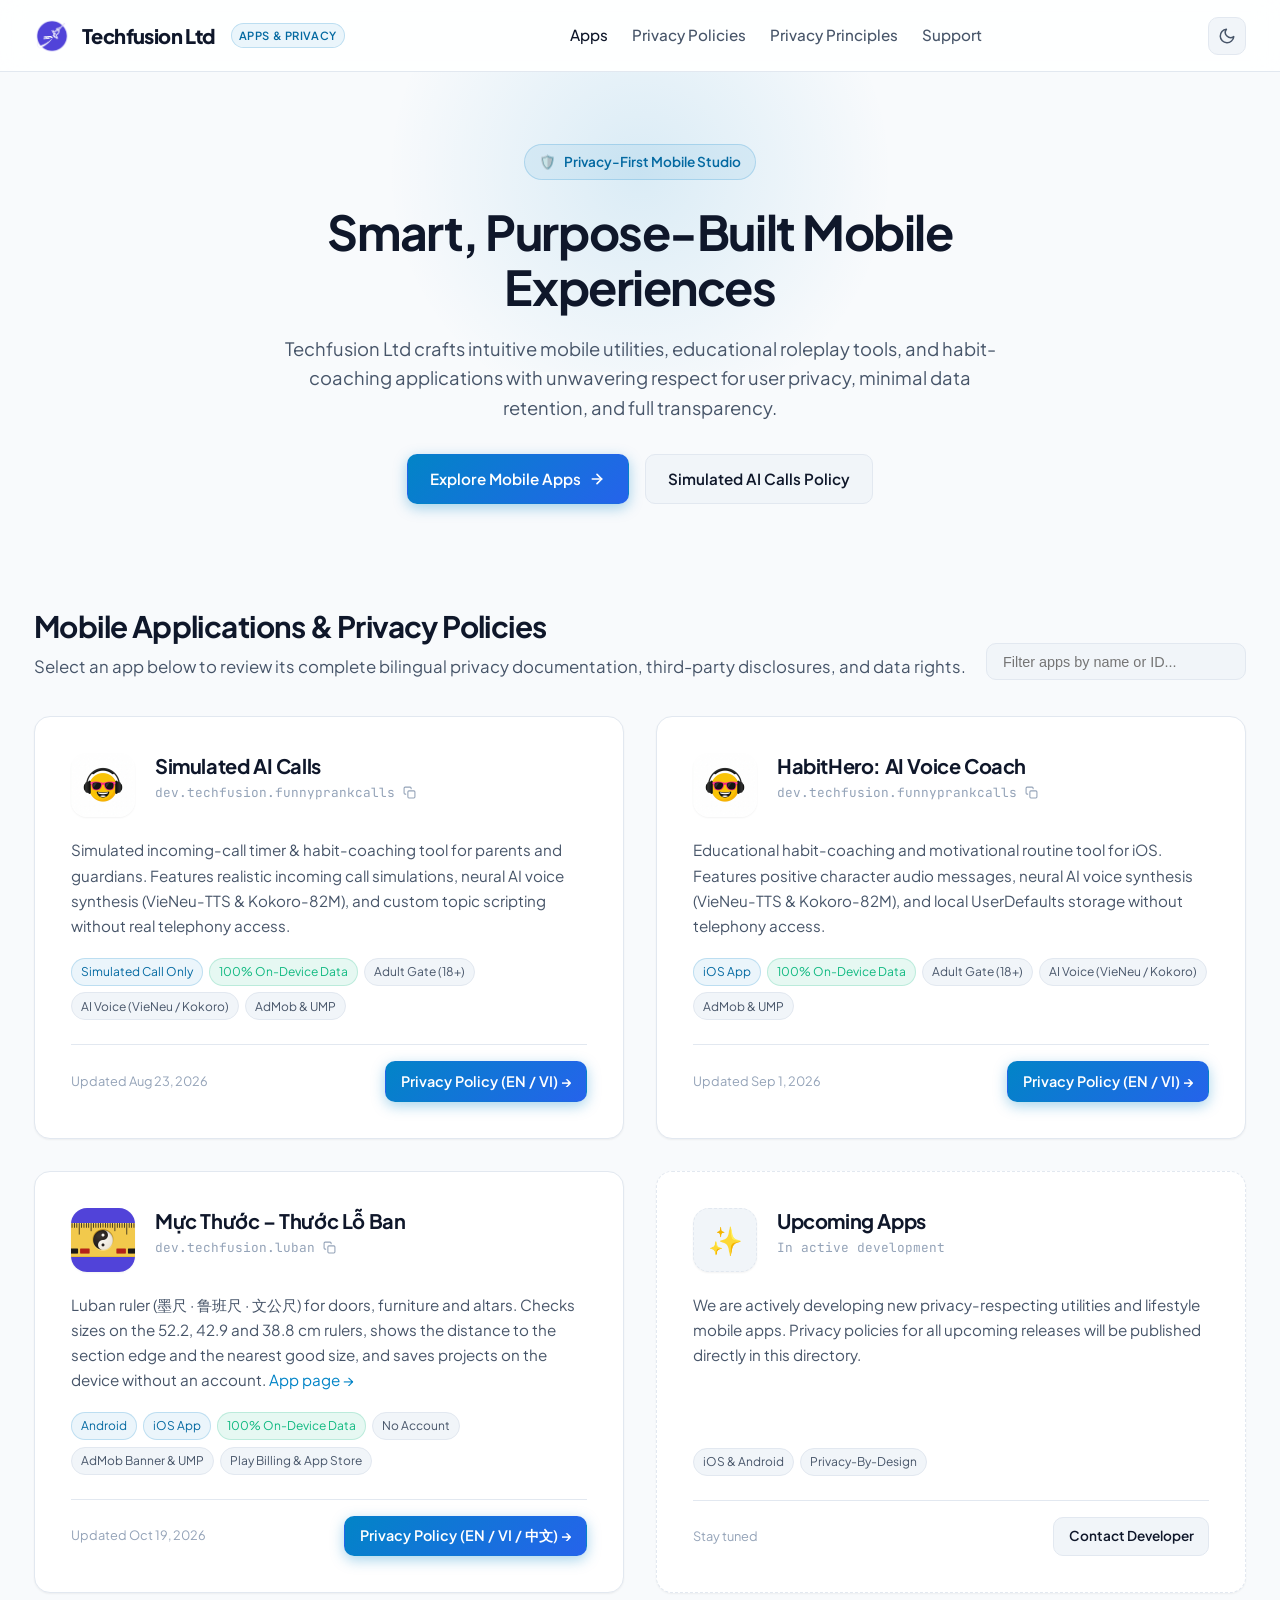
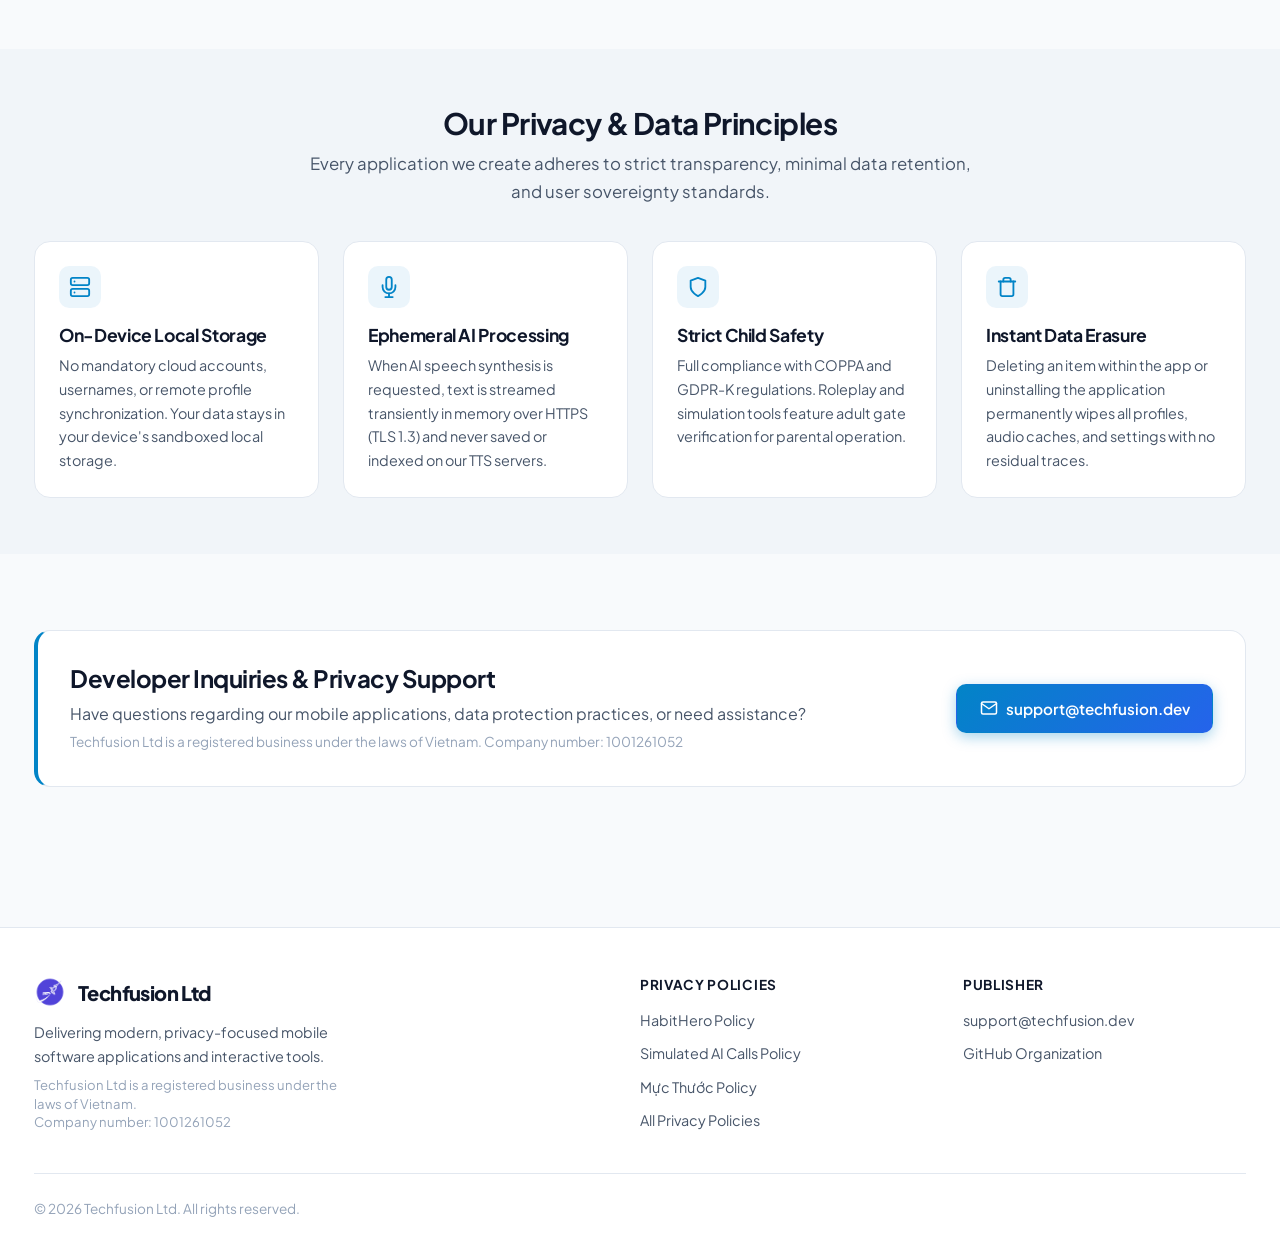
==== commit a4a51dae: "feat(muc-thuoc): App Store link now that the iPhone app is live Hero and footer link to https://apps" ====
--- a/index.html
+++ b/index.html
@@ -14,6 +14,7 @@
   
   <!-- Stylesheet -->
   <link rel="stylesheet" href="css/style.css">
+  <script defer src="https://cloud.umami.is/script.js" data-website-id="c3396839-ce6c-4d3b-a5ff-ac7f6863ffff" data-domains="tf.io.vn"></script>
 </head>
 <body>
 
@@ -183,7 +184,7 @@
           </article>
 
           <!-- App Card 3: Mực Thước (Luban ruler) -->
-          <article class="app-card" data-app-keywords="mực thước muc thuoc 墨尺 thước lỗ ban thuoc lo ban luban ruler lu ban 鲁班尺 魯班尺 文公尺 丁兰尺 丁蘭尺 feng shui phong thủy dev.techfusion.luban android">
+          <article class="app-card" data-app-keywords="mực thước muc thuoc 墨尺 thước lỗ ban thuoc lo ban luban ruler lu ban 鲁班尺 魯班尺 文公尺 丁兰尺 丁蘭尺 feng shui phong thủy dev.techfusion.luban android ios iphone">
             <div class="app-card-header">
               <div class="app-icon">
                 <img src="assets/muc-thuoc/icon.png" alt="Mực Thước App Logo" width="58" height="58">
@@ -208,14 +209,15 @@
 
             <div class="app-tags">
               <span class="tag tag-accent">Android</span>
+              <span class="tag tag-accent">iOS App</span>
               <span class="tag tag-success">100% On-Device Data</span>
               <span class="tag">No Account</span>
               <span class="tag">AdMob Banner &amp; UMP</span>
-              <span class="tag">Play Billing</span>
+              <span class="tag">Play Billing &amp; App Store</span>
             </div>
 
             <div class="app-card-footer">
-              <span style="font-size: 0.8rem; color: var(--text-muted);">Updated Oct 10, 2026</span>
+              <span style="font-size: 0.8rem; color: var(--text-muted);">Updated Oct 19, 2026</span>
               <a href="privacy/muc-thuoc.html" class="btn btn-primary btn-sm policy-link-btn">
                 Privacy Policy (EN / VI / 中文) &rarr;
               </a>
--- a/css/style.css
+++ b/css/style.css
@@ -1001,8 +1001,47 @@
     padding: 1.5rem;
   }
 
+  /* Header: brand and theme toggle on top, the links below (wrapping when they don't fit) */
+  :root {
+    --header-height: 132px; /* anchor scroll offset: the homepage header is the tallest, with its links on two lines */
+  }
+
+  .site-header {
+    height: auto;
+    padding: 0.6rem 0 0.4rem;
+  }
+
+  .header-inner {
+    flex-wrap: wrap;
+    row-gap: 0.35rem;
+  }
+
+  .brand {
+    font-size: 1.05rem;
+    gap: 0.5rem;
+    min-width: 0;
+    white-space: nowrap;
+  }
+
+  .brand-logo {
+    width: 32px;
+    height: 32px;
+  }
+
+  .brand-badge {
+    font-size: 0.62rem;
+  }
+
+  .site-header nav {
+    order: 3;
+    width: 100%;
+  }
+
   .nav-links {
-    display: none; /* In full version, add mobile menu */
+    flex-wrap: wrap;
+    gap: 0.3rem 1.25rem;
+    padding: 0.4rem 0;
+    white-space: nowrap;
   }
 
   .footer-inner {
@@ -1019,3 +1058,40 @@
     white-space: normal;
   }
 }
+
+@media (max-width: 340px) {
+  .brand-badge {
+    display: none;
+  }
+}
+
+/* Mực Thước pages: the app icon's blue-violet rgb(81, 67, 217) is the primary color.
+   Buttons use it as is; in the dark theme, text accents use a lighter tint so they stay readable. */
+.app-muc-thuoc {
+  --accent-primary: #A79FF5;
+  --accent-secondary: #8B80F0;
+  --accent-glow: rgba(81, 67, 217, 0.22);
+  --badge-bg: rgba(81, 67, 217, 0.16);
+  --badge-text: #B4ADF7;
+  --badge-border: rgba(81, 67, 217, 0.4);
+  --border-focus: #8B80F0;
+}
+
+[data-theme="light"] .app-muc-thuoc {
+  --accent-primary: #5143D9;
+  --accent-secondary: #3F32B8;
+  --accent-glow: rgba(81, 67, 217, 0.12);
+  --badge-bg: rgba(81, 67, 217, 0.08);
+  --badge-text: #4335C4;
+  --badge-border: rgba(81, 67, 217, 0.22);
+  --border-focus: #5143D9;
+}
+
+.app-muc-thuoc .btn-primary {
+  background: #5143D9;
+  box-shadow: 0 4px 14px rgba(81, 67, 217, 0.35);
+}
+
+.app-muc-thuoc .btn-primary:hover {
+  box-shadow: 0 6px 20px rgba(81, 67, 217, 0.45);
+}
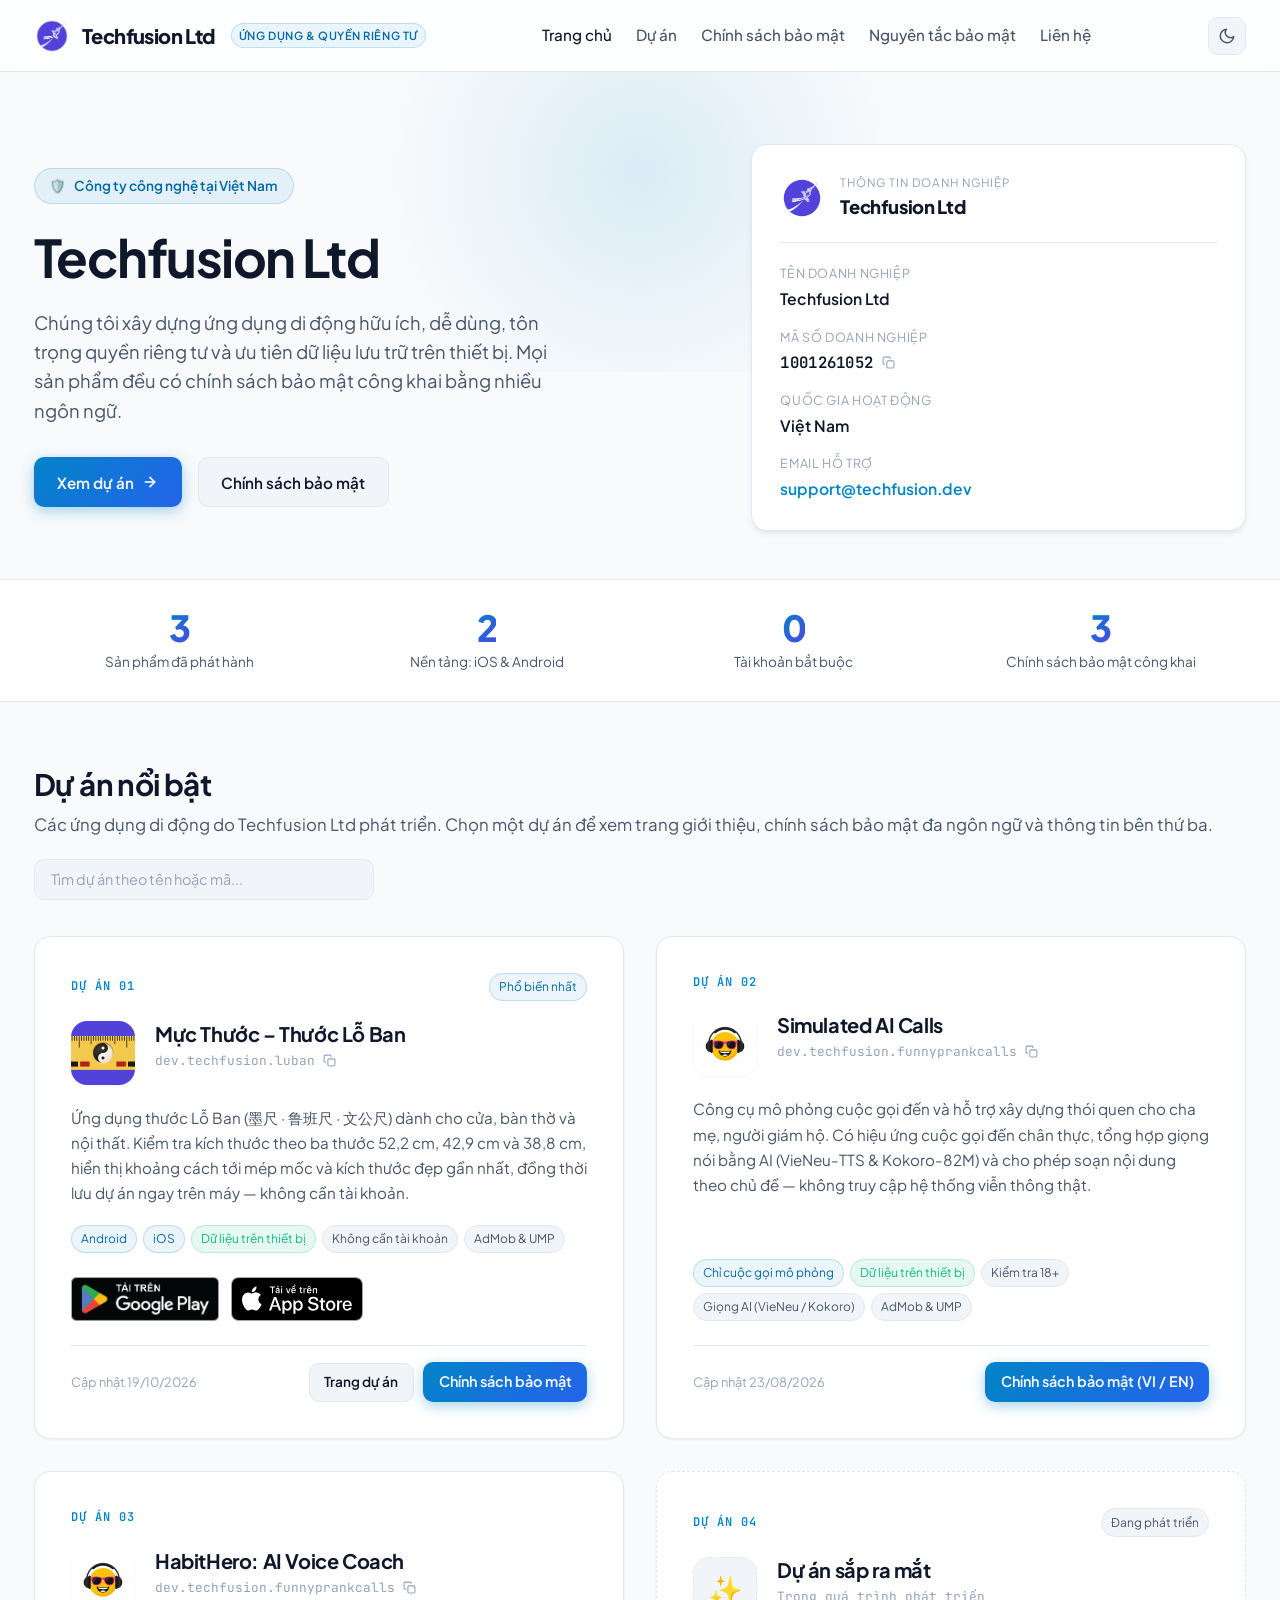
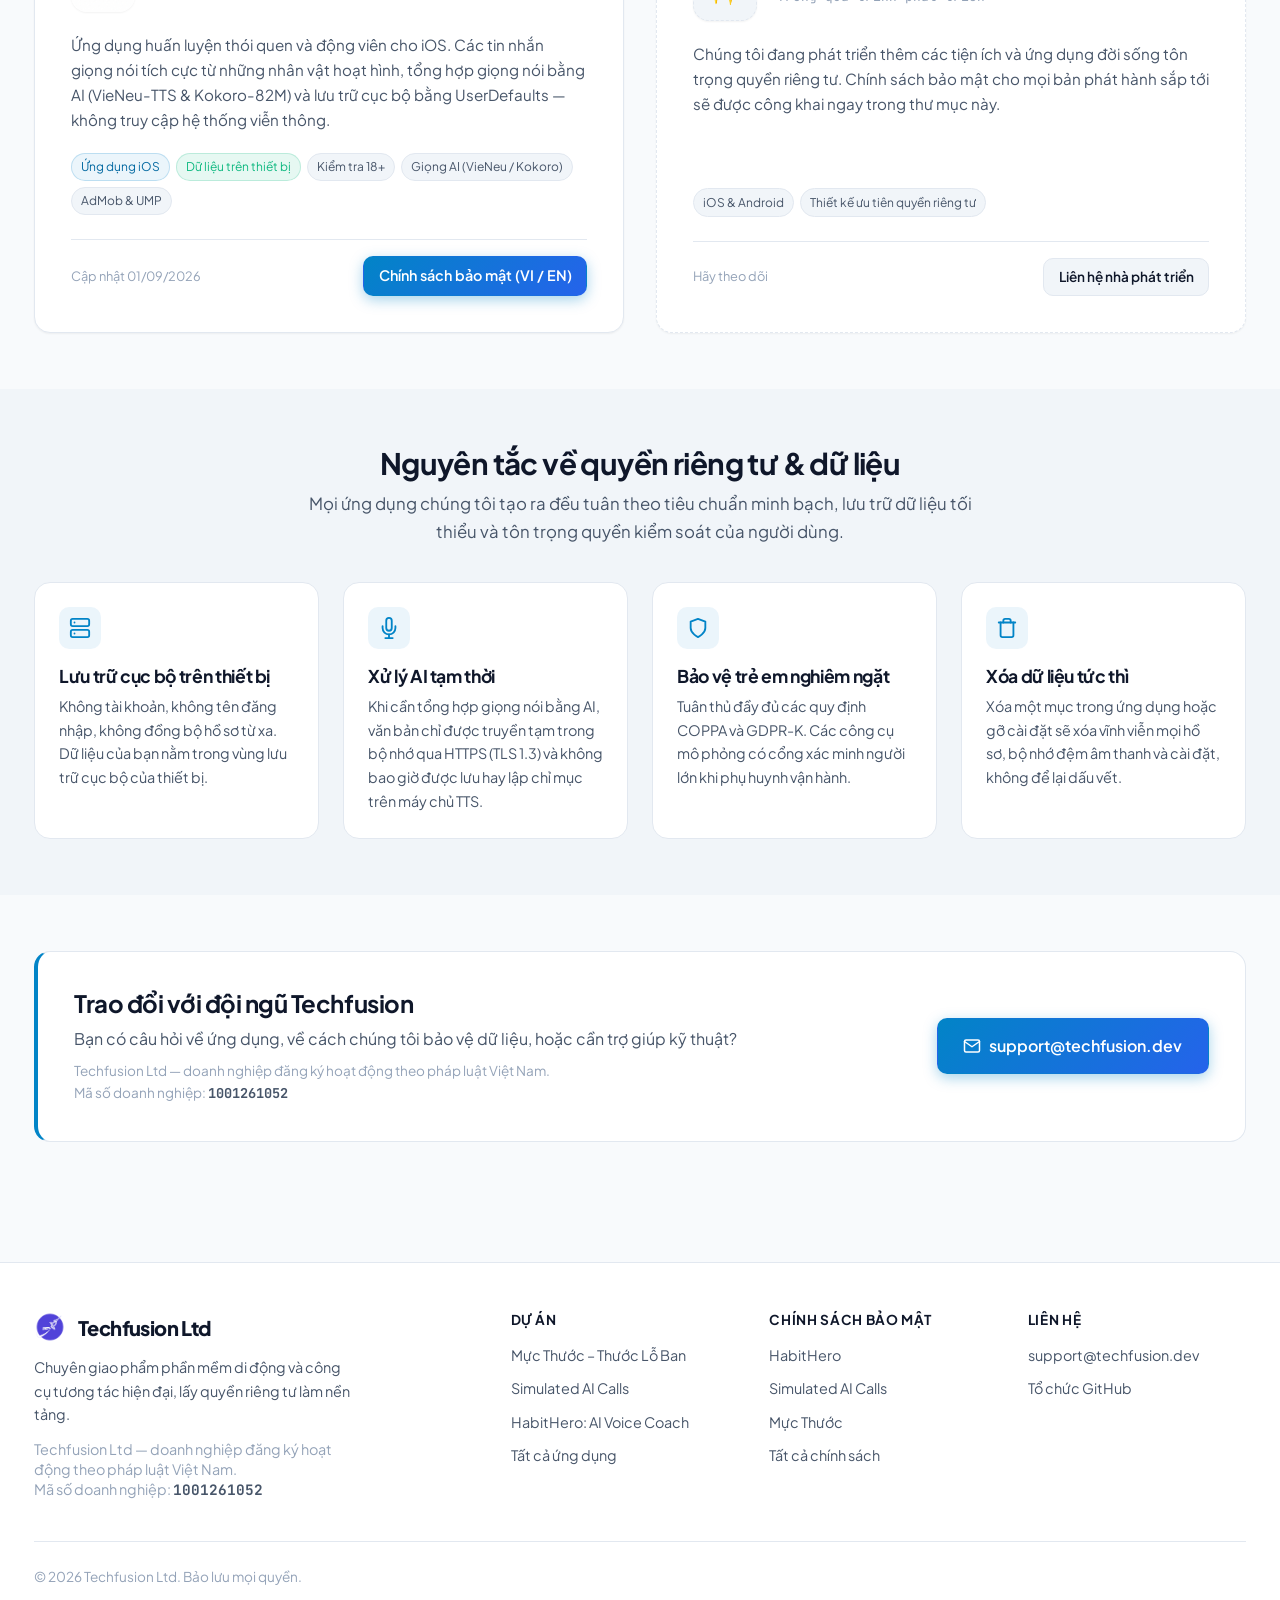
==== commit 5318b1df: "feat(home): Vietnamese redesign with company info Home page and policy directory now lead with the r" ====
--- a/index.html
+++ b/index.html
@@ -1,43 +1,63 @@
 <!DOCTYPE html>
-<html lang="en">
+<html lang="vi">
 <head>
   <meta charset="UTF-8">
   <meta name="viewport" content="width=device-width, initial-scale=1.0">
-  <title>Techfusion Ltd — Mobile Apps &amp; Privacy Directory</title>
-  <meta name="description" content="Official home and privacy portal of Techfusion Ltd mobile applications. Discover our apps and transparent privacy commitments.">
+  <title>Techfusion Ltd — Ứng dụng di động &amp; Chính sách quyền riêng tư</title>
+  <meta name="description" content="Techfusion Ltd — công ty công nghệ tại Việt Nam (mã số doanh nghiệp 1001261052). Xem các dự án ứng dụng di động của chúng tôi và cam kết minh bạch về quyền riêng tư.">
   <link rel="icon" type="image/svg+xml" href="favicon.svg">
-  
+
   <!-- Modern Google Fonts -->
   <link rel="preconnect" href="https://fonts.googleapis.com">
   <link rel="preconnect" href="https://fonts.gstatic.com" crossorigin>
   <link href="https://fonts.googleapis.com/css2?family=JetBrains+Mono:wght@400;500;600&family=Plus+Jakarta+Sans:wght@400;500;600;700;800&display=swap" rel="stylesheet">
-  
+
   <!-- Stylesheet -->
   <link rel="stylesheet" href="css/style.css">
   <script defer src="https://cloud.umami.is/script.js" data-website-id="c3396839-ce6c-4d3b-a5ff-ac7f6863ffff" data-domains="tf.io.vn"></script>
+
+  <script type="application/ld+json">
+  {
+    "@context": "https://schema.org",
+    "@type": "Organization",
+    "name": "Techfusion Ltd",
+    "url": "https://tf.io.vn/",
+    "email": "support@techfusion.dev",
+    "identifier": {
+      "@type": "PropertyValue",
+      "name": "Mã số doanh nghiệp",
+      "value": "1001261052"
+    },
+    "address": {
+      "@type": "PostalAddress",
+      "addressCountry": "VN"
+    }
+  }
+  </script>
 </head>
 <body>
 
   <!-- Site Navigation Header -->
   <header class="site-header">
     <div class="container header-inner">
-      <a href="index.html" class="brand" aria-label="Techfusion Ltd Home">
-        <img src="assets/logo.png" class="brand-logo" alt="Techfusion Ltd Logo" width="36" height="36">
+      <a href="index.html" class="brand" aria-label="Trang chủ Techfusion Ltd">
+        <img src="assets/logo.png" class="brand-logo" alt="Logo Techfusion Ltd" width="36" height="36">
         <span class="brand-text">Techfusion Ltd</span>
-        <span class="brand-badge">Apps &amp; Privacy</span>
+        <span class="brand-badge">Ứng dụng &amp; Quyền riêng tư</span>
       </a>
 
-      <nav aria-label="Main Navigation">
+      <nav aria-label="Điều hướng chính">
         <ul class="nav-links">
-          <li><a href="#apps" class="nav-link active">Apps</a></li>
-          <li><a href="privacy/index.html" class="nav-link">Privacy Policies</a></li>
-          <li><a href="#principles" class="nav-link">Privacy Principles</a></li>
-          <li><a href="#contact" class="nav-link">Support</a></li>
+          <li><a href="#top" class="nav-link active">Trang chủ</a></li>
+          <li><a href="#apps" class="nav-link">Dự án</a></li>
+          <li><a href="privacy/index.html" class="nav-link">Chính sách bảo mật</a></li>
+          <li><a href="#principles" class="nav-link">Nguyên tắc bảo mật</a></li>
+          <li><a href="#contact" class="nav-link">Liên hệ</a></li>
         </ul>
       </nav>
 
       <div class="header-actions">
-        <button id="theme-toggle" class="theme-toggle-btn" aria-label="Toggle Dark / Light Theme" title="Toggle Theme">
+        <button id="theme-toggle" class="theme-toggle-btn" aria-label="Đổi giao diện sáng / tối" title="Đổi giao diện">
           <!-- Sun Icon (for dark theme) -->
           <svg id="sun-icon" viewBox="0 0 24 24" fill="none" stroke="currentColor" stroke-width="2" stroke-linecap="round" stroke-linejoin="round">
             <circle cx="12" cy="12" r="5"></circle>
@@ -63,57 +83,129 @@
   <main class="main-content">
 
     <!-- Hero Section -->
-    <section class="hero">
+    <section class="hero" id="top">
       <div class="hero-glow"></div>
-      <div class="container hero-content">
-        <div class="hero-pill">
-          <span>🛡️</span> Privacy-First Mobile Studio
-        </div>
-        <h1 class="hero-title">Smart, Purpose-Built Mobile Experiences</h1>
-        <p class="hero-subtitle">
-          Techfusion Ltd crafts intuitive mobile utilities, educational roleplay tools, and habit-coaching applications with unwavering respect for user privacy, minimal data retention, and full transparency.
-        </p>
-        <div class="hero-actions">
-          <a href="#apps" class="btn btn-primary">
-            Explore Mobile Apps
-            <svg width="16" height="16" viewBox="0 0 24 24" fill="none" stroke="currentColor" stroke-width="2.5" stroke-linecap="round" stroke-linejoin="round">
-              <line x1="5" y1="12" x2="19" y2="12"></line>
-              <polyline points="12 5 19 12 12 19"></polyline>
-            </svg>
-          </a>
-          <a href="privacy/simulated-ai-calls.html" class="btn btn-secondary">
-            Simulated AI Calls Policy
-          </a>
-        </div>
+      <div class="container hero-split">
+
+        <div class="hero-copy">
+          <div class="hero-pill">
+            <span>🛡️</span> Công ty công nghệ tại Việt Nam
+          </div>
+          <h1 class="hero-title">Techfusion Ltd</h1>
+          <p class="hero-subtitle">
+            Chúng tôi xây dựng ứng dụng di động hữu ích, dễ dùng, tôn trọng quyền riêng tư
+            và ưu tiên dữ liệu lưu trữ trên thiết bị. Mọi sản phẩm đều có chính sách bảo mật
+            công khai bằng nhiều ngôn ngữ.
+          </p>
+          <div class="hero-actions">
+            <a href="#apps" class="btn btn-primary">
+              Xem dự án
+              <svg width="16" height="16" viewBox="0 0 24 24" fill="none" stroke="currentColor" stroke-width="2.5" stroke-linecap="round" stroke-linejoin="round">
+                <line x1="5" y1="12" x2="19" y2="12"></line>
+                <polyline points="12 5 19 12 12 19"></polyline>
+              </svg>
+            </a>
+            <a href="privacy/index.html" class="btn btn-secondary">
+              Chính sách bảo mật
+            </a>
+          </div>
+        </div>
+
+        <!-- Company registration card -->
+        <aside class="company-card" aria-label="Thông tin doanh nghiệp">
+          <div class="company-card-head">
+            <img src="assets/logo.png" class="company-card-logo" alt="Logo Techfusion Ltd" width="44" height="44">
+            <div>
+              <p class="company-card-eyebrow">Thông tin doanh nghiệp</p>
+              <p class="company-card-name">Techfusion Ltd</p>
+            </div>
+          </div>
+
+          <dl class="company-fields">
+            <div class="company-field">
+              <dt>Tên doanh nghiệp</dt>
+              <dd>Techfusion Ltd</dd>
+            </div>
+            <div class="company-field">
+              <dt>Mã số doanh nghiệp</dt>
+              <dd>
+                <span class="company-field-mono">1001261052</span>
+                <button class="copy-badge-btn" data-copy-text="1001261052" title="Sao chép mã số doanh nghiệp" aria-label="Sao chép mã số doanh nghiệp">
+                  <svg width="13" height="13" viewBox="0 0 24 24" fill="none" stroke="currentColor" stroke-width="2" stroke-linecap="round" stroke-linejoin="round">
+                    <rect x="9" y="9" width="13" height="13" rx="2" ry="2"></rect>
+                    <path d="M5 15H4a2 2 0 0 1-2-2V4a2 2 0 0 1 2-2h9a2 2 0 0 1 2 2v1"></path>
+                  </svg>
+                </button>
+              </dd>
+            </div>
+            <div class="company-field">
+              <dt>Quốc gia hoạt động</dt>
+              <dd>Việt Nam</dd>
+            </div>
+            <div class="company-field">
+              <dt>Email hỗ trợ</dt>
+              <dd><a href="mailto:support@techfusion.dev">support@techfusion.dev</a></dd>
+            </div>
+          </dl>
+        </aside>
+
       </div>
     </section>
 
-    <!-- Apps Directory Section -->
-    <section id="apps" class="section">
+    <!-- Key figures -->
+    <section class="stats-strip" aria-label="Số liệu nổi bật">
+      <div class="container stats-grid">
+        <div class="stat-item">
+          <span class="stat-value">3</span>
+          <span class="stat-label">Sản phẩm đã phát hành</span>
+        </div>
+        <div class="stat-item">
+          <span class="stat-value">2</span>
+          <span class="stat-label">Nền tảng: iOS &amp; Android</span>
+        </div>
+        <div class="stat-item">
+          <span class="stat-value">0</span>
+          <span class="stat-label">Tài khoản bắt buộc</span>
+        </div>
+        <div class="stat-item">
+          <span class="stat-value">3</span>
+          <span class="stat-label">Chính sách bảo mật công khai</span>
+        </div>
+      </div>
+    </section>
+
+    <!-- Projects Section — id="apps" is referenced from other pages -->
+    <section id="apps" class="section projects-section">
       <div class="container">
-        <div class="section-header" style="display: flex; justify-content: space-between; align-items: flex-end; flex-wrap: wrap; gap: 1rem;">
+        <div class="section-header section-header-split">
           <div>
-            <h2 class="section-title">Mobile Applications &amp; Privacy Policies</h2>
-            <p class="section-desc">Select an app below to review its complete bilingual privacy documentation, third-party disclosures, and data rights.</p>
-          </div>
-          <div style="min-width: 260px;">
-            <input type="search" id="app-search" placeholder="Filter apps by name or ID..." style="width: 100%; padding: 0.6rem 1rem; border-radius: var(--radius-md); border: 1px solid var(--border-subtle); background: var(--bg-surface); color: var(--text-primary); font-size: 0.9rem;">
+            <h2 class="section-title">Dự án nổi bật</h2>
+            <p class="section-desc">Các ứng dụng di động do Techfusion Ltd phát triển. Chọn một dự án để xem trang giới thiệu, chính sách bảo mật đa ngôn ngữ và thông tin bên thứ ba.</p>
+          </div>
+          <div class="project-search">
+            <label class="visually-hidden" for="app-search">Tìm dự án</label>
+            <input type="search" id="app-search" placeholder="Tìm dự án theo tên hoặc mã...">
           </div>
         </div>
 
         <div class="apps-grid">
-          
-          <!-- App Card 1: Simulated AI Calls -->
-          <article class="app-card" data-app-keywords="simulated ai calls funny prank calls dev.techfusion.funnyprankcalls simulated pretend habit coaching call tts voice ai">
+
+          <!-- Project 1: Mực Thước (Luban ruler) -->
+          <article class="app-card project-card" data-app-keywords="mực thước muc thuoc 墨尺 thước lỗ ban thuoc lo ban luban ruler lu ban 鲁班尺 魯班尺 文公尺 丁兰尺 丁蘭尺 feng shui phong thủy phong thuy dev.techfusion.luban android ios iphone dự án">
+            <div class="project-card-top">
+              <span class="project-index">Dự án 01</span>
+              <span class="tag tag-accent">Phổ biến nhất</span>
+            </div>
+
             <div class="app-card-header">
               <div class="app-icon">
-                <img src="assets/funny-prank-calls.png" alt="Simulated AI Calls App Logo" width="58" height="58">
+                <img src="assets/muc-thuoc/icon.png" alt="Biểu trưng ứng dụng Mực Thước" width="58" height="58">
               </div>
               <div class="app-meta">
-                <h3 class="app-title">Simulated AI Calls</h3>
+                <h3 class="app-title"><a href="muc-thuoc/">Mực Thước – Thước Lỗ Ban</a></h3>
                 <div class="app-pkg">
-                  <span>dev.techfusion.funnyprankcalls</span>
-                  <button class="copy-badge-btn" data-copy-text="dev.techfusion.funnyprankcalls" title="Copy Package ID">
+                  <span>dev.techfusion.luban</span>
+                  <button class="copy-badge-btn" data-copy-text="dev.techfusion.luban" title="Sao chép mã gói" aria-label="Sao chép mã gói">
                     <svg width="13" height="13" viewBox="0 0 24 24" fill="none" stroke="currentColor" stroke-width="2" stroke-linecap="round" stroke-linejoin="round">
                       <rect x="9" y="9" width="13" height="13" rx="2" ry="2"></rect>
                       <path d="M5 15H4a2 2 0 0 1-2-2V4a2 2 0 0 1 2-2h9a2 2 0 0 1 2 2v1"></path>
@@ -124,36 +216,52 @@
             </div>
 
             <p class="app-desc">
-              Simulated incoming-call timer &amp; habit-coaching tool for parents and guardians. Features realistic incoming call simulations, neural AI voice synthesis (VieNeu-TTS &amp; Kokoro-82M), and custom topic scripting without real telephony access.
+              Ứng dụng thước Lỗ Ban (墨尺 · 鲁班尺 · 文公尺) dành cho cửa, bàn thờ và nội thất.
+              Kiểm tra kích thước theo ba thước 52,2 cm, 42,9 cm và 38,8 cm, hiển thị khoảng cách
+              tới mép mốc và kích thước đẹp gần nhất, đồng thời lưu dự án ngay trên máy — không cần tài khoản.
             </p>
 
             <div class="app-tags">
-              <span class="tag tag-accent">Simulated Call Only</span>
-              <span class="tag tag-success">100% On-Device Data</span>
-              <span class="tag">Adult Gate (18+)</span>
-              <span class="tag">AI Voice (VieNeu / Kokoro)</span>
+              <span class="tag tag-accent">Android</span>
+              <span class="tag tag-accent">iOS</span>
+              <span class="tag tag-success">Dữ liệu trên thiết bị</span>
+              <span class="tag">Không cần tài khoản</span>
               <span class="tag">AdMob &amp; UMP</span>
             </div>
 
+            <div class="project-store-badges">
+              <a href="https://play.google.com/store/apps/details?id=dev.techfusion.luban" data-umami-event="google-play" class="store-badge" rel="noopener" aria-label="Tải Mực Thước trên Google Play">
+                <img src="assets/badges/google-play-vi.png" alt="Tải trên Google Play" width="161" height="48">
+              </a>
+              <a href="https://apps.apple.com/vn/app/id6823257420" data-umami-event="app-store" class="store-badge" rel="noopener" aria-label="Tải Mực Thước trên App Store">
+                <img src="assets/badges/app-store-vi.svg" alt="Tải trên App Store" width="144" height="48">
+              </a>
+            </div>
+
             <div class="app-card-footer">
-              <span style="font-size: 0.8rem; color: var(--text-muted);">Updated Aug 23, 2026</span>
-              <a href="privacy/simulated-ai-calls.html" class="btn btn-primary btn-sm policy-link-btn">
-                Privacy Policy (EN / VI) &rarr;
-              </a>
+              <span class="app-updated">Cập nhật 19/10/2026</span>
+              <div class="project-actions">
+                <a href="muc-thuoc/" class="btn btn-secondary btn-sm">Trang dự án</a>
+                <a href="privacy/muc-thuoc.html" class="btn btn-primary btn-sm policy-link-btn">Chính sách bảo mật</a>
+              </div>
             </div>
           </article>
 
-          <!-- App Card 2: HabitHero: AI Voice Coach -->
-          <article class="app-card" data-app-keywords="habithero habit hero ai voice coach habit-buddy dev.techfusion.funnyprankcalls ios parenting routine voice tts">
+          <!-- Project 2: Simulated AI Calls -->
+          <article class="app-card project-card" data-app-keywords="simulated ai calls funny prank calls dev.techfusion.funnyprankcalls simulated pretend habit coaching call tts voice ai cuộc gọi giả lập dự án">
+            <div class="project-card-top">
+              <span class="project-index">Dự án 02</span>
+            </div>
+
             <div class="app-card-header">
               <div class="app-icon">
-                <img src="assets/funny-prank-calls.png" alt="HabitHero App Logo" width="58" height="58">
+                <img src="assets/funny-prank-calls.png" alt="Biểu trưng ứng dụng Simulated AI Calls" width="58" height="58">
               </div>
               <div class="app-meta">
-                <h3 class="app-title">HabitHero: AI Voice Coach</h3>
+                <h3 class="app-title">Simulated AI Calls</h3>
                 <div class="app-pkg">
                   <span>dev.techfusion.funnyprankcalls</span>
-                  <button class="copy-badge-btn" data-copy-text="dev.techfusion.funnyprankcalls" title="Copy Package ID">
+                  <button class="copy-badge-btn" data-copy-text="dev.techfusion.funnyprankcalls" title="Sao chép mã gói" aria-label="Sao chép mã gói">
                     <svg width="13" height="13" viewBox="0 0 24 24" fill="none" stroke="currentColor" stroke-width="2" stroke-linecap="round" stroke-linejoin="round">
                       <rect x="9" y="9" width="13" height="13" rx="2" ry="2"></rect>
                       <path d="M5 15H4a2 2 0 0 1-2-2V4a2 2 0 0 1 2-2h9a2 2 0 0 1 2 2v1"></path>
@@ -164,36 +272,42 @@
             </div>
 
             <p class="app-desc">
-              Educational habit-coaching and motivational routine tool for iOS. Features positive character audio messages, neural AI voice synthesis (VieNeu-TTS &amp; Kokoro-82M), and local UserDefaults storage without telephony access.
+              Công cụ mô phỏng cuộc gọi đến và hỗ trợ xây dựng thói quen cho cha mẹ, người giám hộ.
+              Có hiệu ứng cuộc gọi đến chân thực, tổng hợp giọng nói bằng AI (VieNeu-TTS &amp; Kokoro-82M)
+              và cho phép soạn nội dung theo chủ đề — không truy cập hệ thống viễn thông thật.
             </p>
 
             <div class="app-tags">
-              <span class="tag tag-accent">iOS App</span>
-              <span class="tag tag-success">100% On-Device Data</span>
-              <span class="tag">Adult Gate (18+)</span>
-              <span class="tag">AI Voice (VieNeu / Kokoro)</span>
+              <span class="tag tag-accent">Chỉ cuộc gọi mô phỏng</span>
+              <span class="tag tag-success">Dữ liệu trên thiết bị</span>
+              <span class="tag">Kiểm tra 18+</span>
+              <span class="tag">Giọng AI (VieNeu / Kokoro)</span>
               <span class="tag">AdMob &amp; UMP</span>
             </div>
 
             <div class="app-card-footer">
-              <span style="font-size: 0.8rem; color: var(--text-muted);">Updated Sep 1, 2026</span>
-              <a href="privacy/habit-hero.html" class="btn btn-primary btn-sm policy-link-btn">
-                Privacy Policy (EN / VI) &rarr;
-              </a>
+              <span class="app-updated">Cập nhật 23/08/2026</span>
+              <div class="project-actions">
+                <a href="privacy/simulated-ai-calls.html" class="btn btn-primary btn-sm policy-link-btn">Chính sách bảo mật (VI / EN)</a>
+              </div>
             </div>
           </article>
 
-          <!-- App Card 3: Mực Thước (Luban ruler) -->
-          <article class="app-card" data-app-keywords="mực thước muc thuoc 墨尺 thước lỗ ban thuoc lo ban luban ruler lu ban 鲁班尺 魯班尺 文公尺 丁兰尺 丁蘭尺 feng shui phong thủy dev.techfusion.luban android ios iphone">
+          <!-- Project 3: HabitHero: AI Voice Coach -->
+          <article class="app-card project-card" data-app-keywords="habithero habit hero ai voice coach habit-buddy dev.techfusion.funnyprankcalls ios parenting routine voice tts huấn luyện thói quen dự án">
+            <div class="project-card-top">
+              <span class="project-index">Dự án 03</span>
+            </div>
+
             <div class="app-card-header">
               <div class="app-icon">
-                <img src="assets/muc-thuoc/icon.png" alt="Mực Thước App Logo" width="58" height="58">
+                <img src="assets/funny-prank-calls.png" alt="Biểu trưng ứng dụng HabitHero" width="58" height="58">
               </div>
               <div class="app-meta">
-                <h3 class="app-title"><a href="muc-thuoc/" style="color: inherit;">Mực Thước – Thước Lỗ Ban</a></h3>
+                <h3 class="app-title">HabitHero: AI Voice Coach</h3>
                 <div class="app-pkg">
-                  <span>dev.techfusion.luban</span>
-                  <button class="copy-badge-btn" data-copy-text="dev.techfusion.luban" title="Copy Package ID">
+                  <span>dev.techfusion.funnyprankcalls</span>
+                  <button class="copy-badge-btn" data-copy-text="dev.techfusion.funnyprankcalls" title="Sao chép mã gói" aria-label="Sao chép mã gói">
                     <svg width="13" height="13" viewBox="0 0 24 24" fill="none" stroke="currentColor" stroke-width="2" stroke-linecap="round" stroke-linejoin="round">
                       <rect x="9" y="9" width="13" height="13" rx="2" ry="2"></rect>
                       <path d="M5 15H4a2 2 0 0 1-2-2V4a2 2 0 0 1 2-2h9a2 2 0 0 1 2 2v1"></path>
@@ -204,50 +318,59 @@
             </div>
 
             <p class="app-desc">
-              Luban ruler (墨尺 · 鲁班尺 · 文公尺) for doors, furniture and altars. Checks sizes on the 52.2, 42.9 and 38.8 cm rulers, shows the distance to the section edge and the nearest good size, and saves projects on the device without an account. <a href="muc-thuoc/">App page &rarr;</a>
+              Ứng dụng huấn luyện thói quen và động viên cho iOS. Các tin nhắn giọng nói tích cực
+              từ những nhân vật hoạt hình, tổng hợp giọng nói bằng AI (VieNeu-TTS &amp; Kokoro-82M)
+              và lưu trữ cục bộ bằng UserDefaults — không truy cập hệ thống viễn thông.
             </p>
 
             <div class="app-tags">
-              <span class="tag tag-accent">Android</span>
-              <span class="tag tag-accent">iOS App</span>
-              <span class="tag tag-success">100% On-Device Data</span>
-              <span class="tag">No Account</span>
-              <span class="tag">AdMob Banner &amp; UMP</span>
-              <span class="tag">Play Billing &amp; App Store</span>
+              <span class="tag tag-accent">Ứng dụng iOS</span>
+              <span class="tag tag-success">Dữ liệu trên thiết bị</span>
+              <span class="tag">Kiểm tra 18+</span>
+              <span class="tag">Giọng AI (VieNeu / Kokoro)</span>
+              <span class="tag">AdMob &amp; UMP</span>
             </div>
 
             <div class="app-card-footer">
-              <span style="font-size: 0.8rem; color: var(--text-muted);">Updated Oct 19, 2026</span>
-              <a href="privacy/muc-thuoc.html" class="btn btn-primary btn-sm policy-link-btn">
-                Privacy Policy (EN / VI / 中文) &rarr;
-              </a>
+              <span class="app-updated">Cập nhật 01/09/2026</span>
+              <div class="project-actions">
+                <a href="privacy/habit-hero.html" class="btn btn-primary btn-sm policy-link-btn">Chính sách bảo mật (VI / EN)</a>
+              </div>
             </div>
           </article>
 
-          <!-- Placeholder Card for upcoming apps -->
-          <article class="app-card" style="border-style: dashed;" data-app-keywords="upcoming more new apps">
+          <!-- Placeholder Card for upcoming projects -->
+          <article class="app-card project-card project-card-upcoming" data-app-keywords="upcoming more new apps sắp ra mắt dự án mới">
+            <div class="project-card-top">
+              <span class="project-index">Dự án 04</span>
+              <span class="tag">Đang phát triển</span>
+            </div>
+
             <div class="app-card-header">
               <div class="app-icon app-icon-placeholder">
                 ✨
               </div>
               <div class="app-meta">
-                <h3 class="app-title">Upcoming Apps</h3>
-                <span class="app-pkg">In active development</span>
+                <h3 class="app-title">Dự án sắp ra mắt</h3>
+                <span class="app-pkg">Trong quá trình phát triển</span>
               </div>
             </div>
 
             <p class="app-desc">
-              We are actively developing new privacy-respecting utilities and lifestyle mobile apps. Privacy policies for all upcoming releases will be published directly in this directory.
+              Chúng tôi đang phát triển thêm các tiện ích và ứng dụng đời sống tôn trọng quyền riêng tư.
+              Chính sách bảo mật cho mọi bản phát hành sắp tới sẽ được công khai ngay trong thư mục này.
             </p>
 
             <div class="app-tags">
               <span class="tag">iOS &amp; Android</span>
-              <span class="tag">Privacy-By-Design</span>
+              <span class="tag">Thiết kế ưu tiên quyền riêng tư</span>
             </div>
 
             <div class="app-card-footer">
-              <span style="font-size: 0.8rem; color: var(--text-muted);">Stay tuned</span>
-              <a href="mailto:support@techfusion.dev" class="btn btn-secondary btn-sm">Contact Developer</a>
+              <span class="app-updated">Hãy theo dõi</span>
+              <div class="project-actions">
+                <a href="mailto:support@techfusion.dev" class="btn btn-secondary btn-sm">Liên hệ nhà phát triển</a>
+              </div>
             </div>
           </article>
 
@@ -256,15 +379,15 @@
     </section>
 
     <!-- Privacy Principles Section -->
-    <section id="principles" class="section" style="background-color: var(--bg-surface);">
+    <section id="principles" class="section principles-section">
       <div class="container">
-        <div class="section-header text-center" style="max-width: 680px; margin-left: auto; margin-right: auto;">
-          <h2 class="section-title">Our Privacy &amp; Data Principles</h2>
-          <p class="section-desc">Every application we create adheres to strict transparency, minimal data retention, and user sovereignty standards.</p>
+        <div class="section-header text-center header-narrow">
+          <h2 class="section-title">Nguyên tắc về quyền riêng tư &amp; dữ liệu</h2>
+          <p class="section-desc">Mọi ứng dụng chúng tôi tạo ra đều tuân theo tiêu chuẩn minh bạch, lưu trữ dữ liệu tối thiểu và tôn trọng quyền kiểm soát của người dùng.</p>
         </div>
 
         <div class="features-grid">
-          
+
           <div class="feature-box">
             <div class="feature-box-icon">
               <svg viewBox="0 0 24 24" fill="none" stroke="currentColor" stroke-width="2" stroke-linecap="round" stroke-linejoin="round">
@@ -274,8 +397,8 @@
                 <line x1="6" y1="18" x2="6.01" y2="18"></line>
               </svg>
             </div>
-            <h3 class="feature-box-title">On-Device Local Storage</h3>
-            <p class="feature-box-desc">No mandatory cloud accounts, usernames, or remote profile synchronization. Your data stays in your device's sandboxed local storage.</p>
+            <h3 class="feature-box-title">Lưu trữ cục bộ trên thiết bị</h3>
+            <p class="feature-box-desc">Không tài khoản, không tên đăng nhập, không đồng bộ hồ sơ từ xa. Dữ liệu của bạn nằm trong vùng lưu trữ cục bộ của thiết bị.</p>
           </div>
 
           <div class="feature-box">
@@ -287,8 +410,8 @@
                 <line x1="8" y1="23" x2="16" y2="23"></line>
               </svg>
             </div>
-            <h3 class="feature-box-title">Ephemeral AI Processing</h3>
-            <p class="feature-box-desc">When AI speech synthesis is requested, text is streamed transiently in memory over HTTPS (TLS 1.3) and never saved or indexed on our TTS servers.</p>
+            <h3 class="feature-box-title">Xử lý AI tạm thời</h3>
+            <p class="feature-box-desc">Khi cần tổng hợp giọng nói bằng AI, văn bản chỉ được truyền tạm trong bộ nhớ qua HTTPS (TLS 1.3) và không bao giờ được lưu hay lập chỉ mục trên máy chủ TTS.</p>
           </div>
 
           <div class="feature-box">
@@ -297,8 +420,8 @@
                 <path d="M12 22s8-4 8-10V5l-8-3-8 3v7c0 6 8 10 8 10z"></path>
               </svg>
             </div>
-            <h3 class="feature-box-title">Strict Child Safety</h3>
-            <p class="feature-box-desc">Full compliance with COPPA and GDPR-K regulations. Roleplay and simulation tools feature adult gate verification for parental operation.</p>
+            <h3 class="feature-box-title">Bảo vệ trẻ em nghiêm ngặt</h3>
+            <p class="feature-box-desc">Tuân thủ đầy đủ các quy định COPPA và GDPR-K. Các công cụ mô phỏng có cổng xác minh người lớn khi phụ huynh vận hành.</p>
           </div>
 
           <div class="feature-box">
@@ -308,8 +431,8 @@
                 <path d="M19 6v14a2 2 0 0 1-2 2H7a2 2 0 0 1-2-2V6m3 0V4a2 2 0 0 1 2-2h4a2 2 0 0 1 2 2v2"></path>
               </svg>
             </div>
-            <h3 class="feature-box-title">Instant Data Erasure</h3>
-            <p class="feature-box-desc">Deleting an item within the app or uninstalling the application permanently wipes all profiles, audio caches, and settings with no residual traces.</p>
+            <h3 class="feature-box-title">Xóa dữ liệu tức thì</h3>
+            <p class="feature-box-desc">Xóa một mục trong ứng dụng hoặc gỡ cài đặt sẽ xóa vĩnh viễn mọi hồ sơ, bộ nhớ đệm âm thanh và cài đặt, không để lại dấu vết.</p>
           </div>
 
         </div>
@@ -319,16 +442,17 @@
     <!-- Support & Contact Section -->
     <section id="contact" class="section">
       <div class="container">
-        <div class="highlight-box" style="background-color: var(--bg-secondary); border: 1px solid var(--border-subtle); border-left: 4px solid var(--accent-primary); border-radius: var(--radius-lg); padding: 2rem; display: flex; justify-content: space-between; align-items: center; flex-wrap: wrap; gap: 1.5rem;">
-          <div>
-            <h2 style="font-size: 1.5rem; margin-bottom: 0.5rem;">Developer Inquiries &amp; Privacy Support</h2>
-            <p style="margin-bottom: 0.25rem;">Have questions regarding our mobile applications, data protection practices, or need assistance?</p>
-            <p style="margin-bottom: 0; font-size: 0.85rem; color: var(--text-muted);">
-              Techfusion Ltd is a registered business under the laws of Vietnam. Company number: 1001261052
+        <div class="contact-panel">
+          <div class="contact-copy">
+            <h2 class="contact-title">Trao đổi với đội ngũ Techfusion</h2>
+            <p class="contact-text">Bạn có câu hỏi về ứng dụng, về cách chúng tôi bảo vệ dữ liệu, hoặc cần trợ giúp kỹ thuật?</p>
+            <p class="contact-meta">
+              Techfusion Ltd — doanh nghiệp đăng ký hoạt động theo pháp luật Việt Nam.<br>
+              Mã số doanh nghiệp: <strong>1001261052</strong>
             </p>
           </div>
-          <div>
-            <a href="mailto:support@techfusion.dev" class="btn btn-primary" style="display: inline-flex; align-items: center; gap: 0.5rem;">
+          <div class="contact-actions">
+            <a href="mailto:support@techfusion.dev" class="btn btn-primary btn-lg">
               <svg width="18" height="18" viewBox="0 0 24 24" fill="none" stroke="currentColor" stroke-width="2" stroke-linecap="round" stroke-linejoin="round">
                 <path d="M4 4h16c1.1 0 2 .9 2 2v12c0 1.1-.9 2-2 2H4c-1.1 0-2-.9-2-2V6c0-1.1.9-2 2-2z"></path>
                 <polyline points="22,6 12,13 2,6"></polyline>
@@ -345,39 +469,50 @@
   <!-- Global Footer -->
   <footer class="site-footer">
     <div class="container">
-      <div class="footer-inner">
+      <div class="footer-inner footer-inner-wide">
         <div class="footer-brand">
-          <div class="brand" style="margin-bottom: 0.75rem;">
-            <img src="assets/logo.png" class="brand-logo" alt="Techfusion Ltd Logo" width="32" height="32">
+          <div class="brand footer-brand-head">
+            <img src="assets/logo.png" class="brand-logo" alt="Logo Techfusion Ltd" width="32" height="32">
             <span class="brand-text">Techfusion Ltd</span>
           </div>
-          <p>Delivering modern, privacy-focused mobile software applications and interactive tools.</p>
-          <p style="font-size: 0.82rem; color: var(--text-muted); margin-top: 0.5rem; line-height: 1.4;">
-            Techfusion Ltd is a registered business under the laws of Vietnam.<br>Company number: 1001261052
+          <p>Chuyên giao phẩm phần mềm di động và công cụ tương tác hiện đại, lấy quyền riêng tư làm nền tảng.</p>
+          <p class="footer-legal">
+            Techfusion Ltd — doanh nghiệp đăng ký hoạt động theo pháp luật Việt Nam.<br>
+            Mã số doanh nghiệp: <strong>1001261052</strong>
           </p>
         </div>
 
         <div>
-          <h4 class="footer-heading">Privacy Policies</h4>
+          <h4 class="footer-heading">Dự án</h4>
           <ul class="footer-links">
-            <li><a href="privacy/habit-hero.html">HabitHero Policy</a></li>
-            <li><a href="privacy/simulated-ai-calls.html">Simulated AI Calls Policy</a></li>
-            <li><a href="privacy/muc-thuoc.html">Mực Thước Policy</a></li>
-            <li><a href="privacy/index.html">All Privacy Policies</a></li>
+            <li><a href="muc-thuoc/">Mực Thước – Thước Lỗ Ban</a></li>
+            <li><a href="privacy/simulated-ai-calls.html">Simulated AI Calls</a></li>
+            <li><a href="privacy/habit-hero.html">HabitHero: AI Voice Coach</a></li>
+            <li><a href="privacy/index.html">Tất cả ứng dụng</a></li>
           </ul>
         </div>
 
         <div>
-          <h4 class="footer-heading">Publisher</h4>
+          <h4 class="footer-heading">Chính sách bảo mật</h4>
+          <ul class="footer-links">
+            <li><a href="privacy/habit-hero.html">HabitHero</a></li>
+            <li><a href="privacy/simulated-ai-calls.html">Simulated AI Calls</a></li>
+            <li><a href="privacy/muc-thuoc.html">Mực Thước</a></li>
+            <li><a href="privacy/index.html">Tất cả chính sách</a></li>
+          </ul>
+        </div>
+
+        <div>
+          <h4 class="footer-heading">Liên hệ</h4>
           <ul class="footer-links">
             <li><a href="mailto:support@techfusion.dev">support@techfusion.dev</a></li>
-            <li><a href="https://github.com/techfusionltd" target="_blank" rel="noopener">GitHub Organization</a></li>
+            <li><a href="https://github.com/techfusionltd" target="_blank" rel="noopener">Tổ chức GitHub</a></li>
           </ul>
         </div>
       </div>
 
       <div class="footer-bottom">
-        <div>&copy; 2026 Techfusion Ltd. All rights reserved.</div>
+        <div>&copy; 2026 Techfusion Ltd. Bảo lưu mọi quyền.</div>
       </div>
     </div>
   </footer>
--- a/css/style.css
+++ b/css/style.css
@@ -330,6 +330,13 @@
   justify-content: center;
   gap: 1rem;
   flex-wrap: wrap;
+  align-items: center;
+}
+
+.store-badge img {
+  display: block;
+  height: 48px;
+  width: auto;
 }
 
 /* Buttons */
@@ -474,6 +481,14 @@
   word-break: break-word;
 }
 
+.app-title a {
+  color: inherit;
+}
+
+.app-title a:hover {
+  color: var(--accent-primary);
+}
+
 .app-pkg {
   font-size: 0.8rem;
   color: var(--text-muted);
@@ -1095,3 +1110,410 @@
 .app-muc-thuoc .btn-primary:hover {
   box-shadow: 0 6px 20px rgba(81, 67, 217, 0.45);
 }
+
+/* ==========================================================================
+   Home page redesign (Vietnamese corporate layout)
+   ========================================================================== */
+
+/* Hero: copy on the left, company registration card on the right */
+.hero-split {
+  display: grid;
+  grid-template-columns: minmax(0, 1.15fr) minmax(0, 0.85fr);
+  gap: 3rem;
+  align-items: center;
+  position: relative;
+  z-index: 1;
+}
+
+.hero-copy {
+  text-align: left;
+}
+
+.hero-split .hero-title {
+  font-size: 3.25rem;
+}
+
+.hero-split .hero-subtitle {
+  max-width: 34rem;
+  margin-bottom: 2rem;
+}
+
+.hero-split .hero-actions {
+  justify-content: flex-start;
+}
+
+/* Company registration card */
+.company-card {
+  background-color: var(--bg-secondary);
+  border: 1px solid var(--border-subtle);
+  border-radius: var(--radius-lg);
+  padding: 1.75rem;
+  box-shadow: var(--shadow-md);
+}
+
+.company-card-head {
+  display: flex;
+  align-items: center;
+  gap: 1rem;
+  padding-bottom: 1.25rem;
+  margin-bottom: 1.25rem;
+  border-bottom: 1px solid var(--border-subtle);
+}
+
+.company-card-logo {
+  width: 44px;
+  height: 44px;
+  border-radius: 50%;
+  object-fit: contain;
+  flex-shrink: 0;
+}
+
+.company-card-eyebrow {
+  font-size: 0.72rem;
+  text-transform: uppercase;
+  letter-spacing: 0.08em;
+  color: var(--text-muted);
+  margin: 0;
+}
+
+.company-card-name {
+  font-size: 1.15rem;
+  font-weight: 800;
+  color: var(--text-primary);
+  letter-spacing: -0.02em;
+  margin: 0;
+}
+
+.company-fields {
+  display: flex;
+  flex-direction: column;
+  gap: 0.9rem;
+}
+
+.company-field dt {
+  font-size: 0.78rem;
+  text-transform: uppercase;
+  letter-spacing: 0.05em;
+  color: var(--text-muted);
+  margin-bottom: 0.15rem;
+}
+
+.company-field dd {
+  display: flex;
+  align-items: center;
+  gap: 0.4rem;
+  font-size: 0.98rem;
+  font-weight: 600;
+  color: var(--text-primary);
+}
+
+.company-field-mono {
+  font-family: var(--font-mono);
+  letter-spacing: 0.02em;
+}
+
+/* Key figures strip */
+.stats-strip {
+  border-top: 1px solid var(--border-subtle);
+  border-bottom: 1px solid var(--border-subtle);
+  background-color: var(--bg-secondary);
+}
+
+.stats-grid {
+  display: grid;
+  grid-template-columns: repeat(4, 1fr);
+  gap: 1rem;
+  padding-top: 1.75rem;
+  padding-bottom: 1.75rem;
+}
+
+.stat-item {
+  display: flex;
+  flex-direction: column;
+  align-items: center;
+  text-align: center;
+  gap: 0.2rem;
+}
+
+.stat-value {
+  font-size: 2.25rem;
+  font-weight: 800;
+  line-height: 1.1;
+  letter-spacing: -0.03em;
+  background: linear-gradient(135deg, var(--accent-primary) 0%, var(--accent-secondary) 100%);
+  -webkit-background-clip: text;
+  background-clip: text;
+  color: transparent;
+}
+
+.stat-label {
+  font-size: 0.85rem;
+  color: var(--text-secondary);
+}
+
+/* Section header with search field */
+.section-header-split {
+  display: flex;
+  justify-content: space-between;
+  align-items: flex-end;
+  flex-wrap: wrap;
+  gap: 1.25rem;
+}
+
+.header-narrow {
+  max-width: 680px;
+  margin-left: auto;
+  margin-right: auto;
+}
+
+.project-search {
+  min-width: 260px;
+  flex: 1 1 260px;
+  max-width: 340px;
+}
+
+.project-search input {
+  width: 100%;
+  padding: 0.65rem 1rem;
+  border-radius: var(--radius-md);
+  border: 1px solid var(--border-subtle);
+  background: var(--bg-surface);
+  color: var(--text-primary);
+  font-family: inherit;
+  font-size: 0.9rem;
+}
+
+.project-search input::placeholder {
+  color: var(--text-muted);
+}
+
+.project-search input:focus {
+  outline: none;
+  border-color: var(--border-focus);
+  box-shadow: 0 0 0 3px var(--accent-glow);
+}
+
+/* Project cards */
+.projects-section {
+  padding-top: 4rem;
+}
+
+.project-card {
+  gap: 0;
+}
+
+.project-card-top {
+  display: flex;
+  align-items: center;
+  justify-content: space-between;
+  gap: 0.75rem;
+  margin-bottom: 1.25rem;
+}
+
+.project-index {
+  font-family: var(--font-mono);
+  font-size: 0.75rem;
+  font-weight: 600;
+  letter-spacing: 0.08em;
+  text-transform: uppercase;
+  color: var(--accent-primary);
+}
+
+.project-card-upcoming {
+  border-style: dashed;
+}
+
+.project-store-badges {
+  display: flex;
+  flex-wrap: wrap;
+  gap: 0.75rem;
+  margin-bottom: 1.5rem;
+}
+
+.project-store-badges .store-badge img {
+  height: 44px;
+}
+
+.project-actions {
+  display: flex;
+  align-items: center;
+  gap: 0.6rem;
+  flex-wrap: wrap;
+  justify-content: flex-end;
+}
+
+.app-updated {
+  font-size: 0.8rem;
+  color: var(--text-muted);
+}
+
+/* Principles section */
+.principles-section {
+  background-color: var(--bg-surface);
+}
+
+/* Contact panel */
+.contact-panel {
+  background-color: var(--bg-secondary);
+  border: 1px solid var(--border-subtle);
+  border-left: 4px solid var(--accent-primary);
+  border-radius: var(--radius-lg);
+  padding: 2.25rem;
+  display: flex;
+  justify-content: space-between;
+  align-items: center;
+  flex-wrap: wrap;
+  gap: 1.75rem;
+}
+
+.contact-copy {
+  flex: 1 1 340px;
+}
+
+.contact-title {
+  font-size: 1.5rem;
+  margin-bottom: 0.5rem;
+}
+
+.contact-text {
+  margin-bottom: 0.5rem;
+}
+
+.contact-meta {
+  font-size: 0.85rem;
+  color: var(--text-muted);
+  margin: 0;
+}
+
+.contact-meta strong {
+  color: var(--text-secondary);
+  font-family: var(--font-mono);
+}
+
+.contact-actions {
+  flex-shrink: 0;
+}
+
+.btn-lg {
+  padding: 0.85rem 1.6rem;
+  font-size: 1rem;
+}
+
+/* Footer: 4 columns on the home page (the other pages keep the 3-column default) */
+.footer-inner-wide {
+  grid-template-columns: 2fr 1fr 1fr 1fr;
+}
+
+.footer-brand-head {
+  margin-bottom: 0.75rem;
+}
+
+.footer-legal {
+  font-size: 0.82rem;
+  color: var(--text-muted);
+  margin-top: 0.5rem;
+  line-height: 1.4;
+}
+
+.footer-legal strong {
+  color: var(--text-secondary);
+  font-family: var(--font-mono);
+}
+
+/* Utilities */
+.visually-hidden {
+  position: absolute;
+  width: 1px;
+  height: 1px;
+  padding: 0;
+  margin: -1px;
+  overflow: hidden;
+  clip: rect(0, 0, 0, 0);
+  white-space: nowrap;
+  border: 0;
+}
+
+/* Copy-to-clipboard feedback badge */
+.copy-tooltip {
+  position: absolute;
+  bottom: calc(100% + 6px);
+  left: 50%;
+  transform: translateX(-50%);
+  background: var(--accent-primary);
+  color: #ffffff;
+  font-size: 0.7rem;
+  font-weight: 600;
+  padding: 0.2rem 0.45rem;
+  border-radius: var(--radius-sm);
+  white-space: nowrap;
+  pointer-events: none;
+}
+
+.copy-badge-btn {
+  position: relative;
+}
+
+.copy-badge-btn.copied {
+  color: var(--success);
+}
+
+/* Responsive */
+@media (max-width: 1000px) {
+  .hero-split {
+    grid-template-columns: 1fr;
+    gap: 2rem;
+  }
+
+  .hero-split .hero-title {
+    font-size: 2.6rem;
+  }
+
+  .stats-grid {
+    grid-template-columns: repeat(2, 1fr);
+    row-gap: 1.75rem;
+  }
+
+  .footer-inner,
+  .footer-inner-wide {
+    grid-template-columns: 1fr 1fr;
+  }
+}
+
+@media (max-width: 640px) {
+  .hero-split .hero-title {
+    font-size: 2.15rem;
+  }
+
+  .stats-grid {
+    grid-template-columns: 1fr 1fr;
+    padding-top: 1.5rem;
+    padding-bottom: 1.5rem;
+  }
+
+  .stat-value {
+    font-size: 1.85rem;
+  }
+
+  .company-card {
+    padding: 1.35rem;
+  }
+
+  .contact-panel {
+    padding: 1.5rem;
+  }
+
+  .project-actions {
+    justify-content: flex-start;
+  }
+
+  .project-card .app-card-footer {
+    flex-direction: column;
+    align-items: flex-start;
+    gap: 0.75rem;
+  }
+
+  .footer-inner,
+  .footer-inner-wide {
+    grid-template-columns: 1fr;
+  }
+}
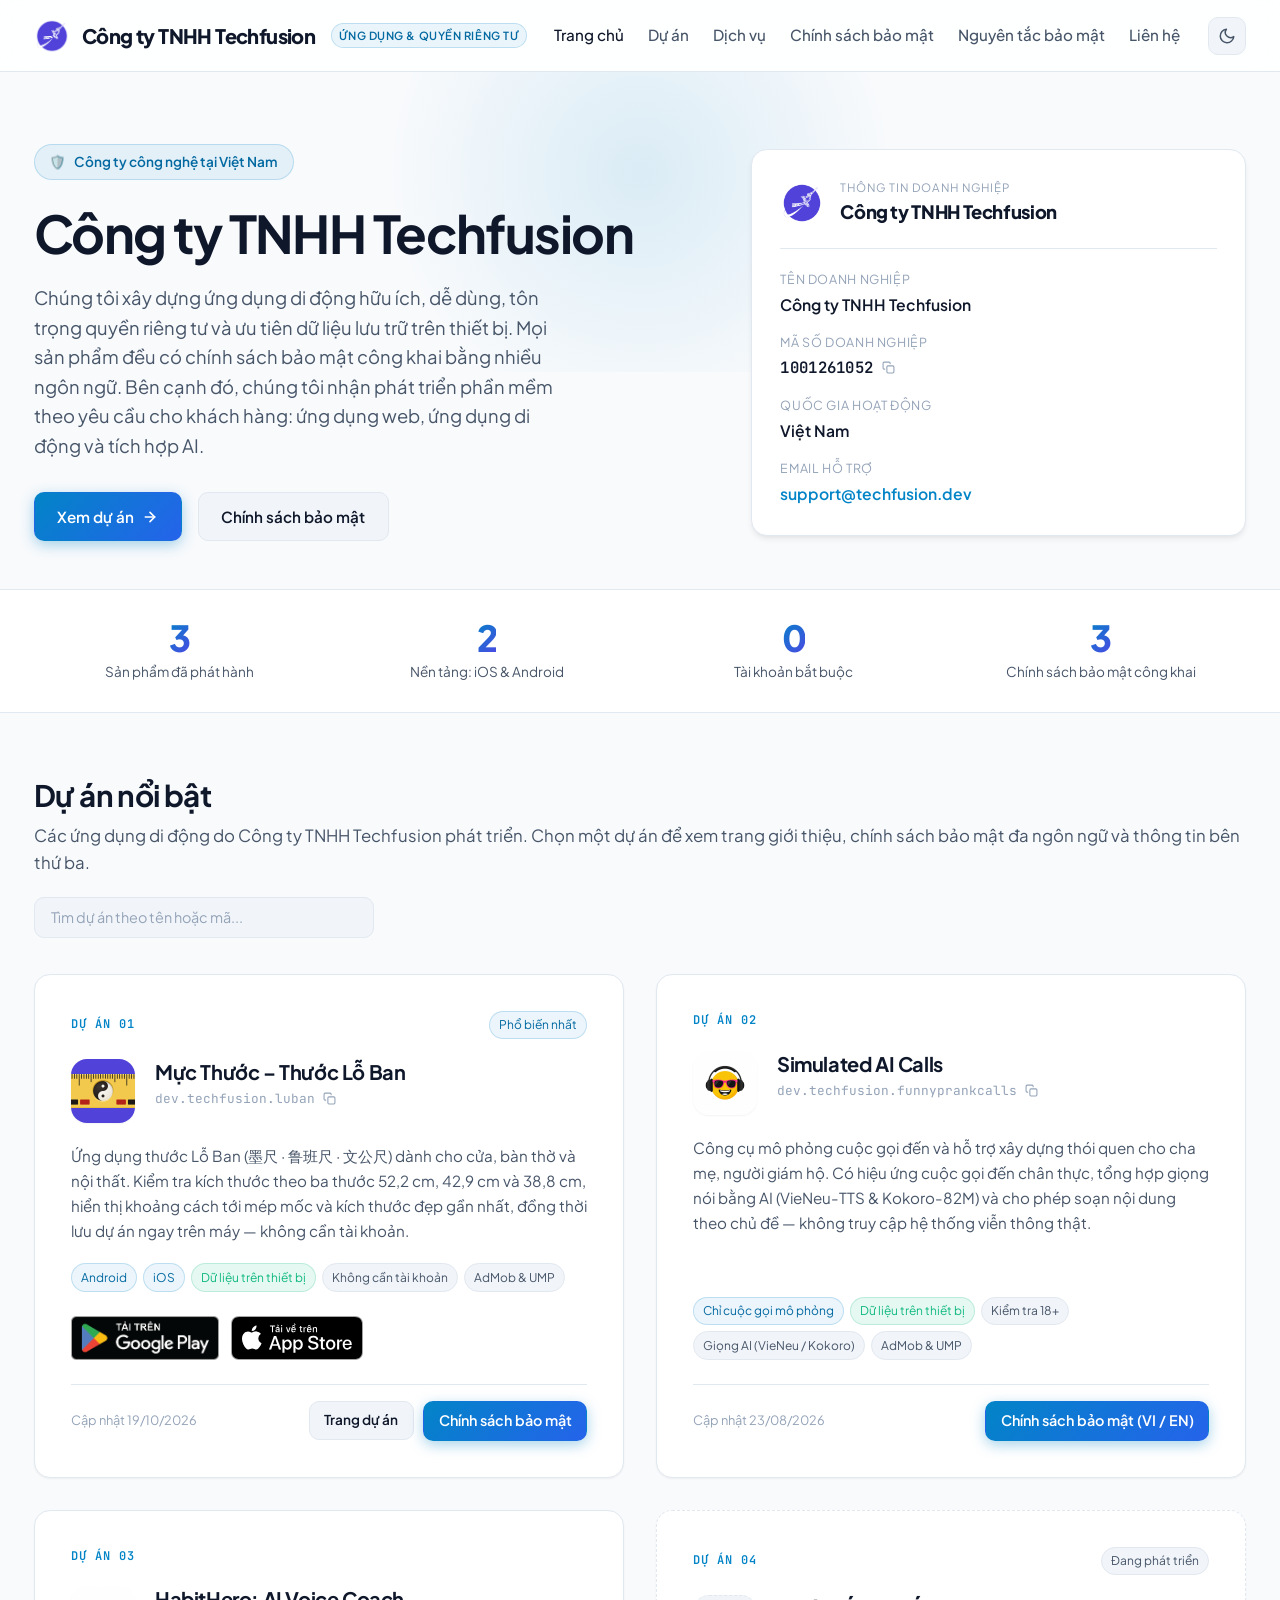
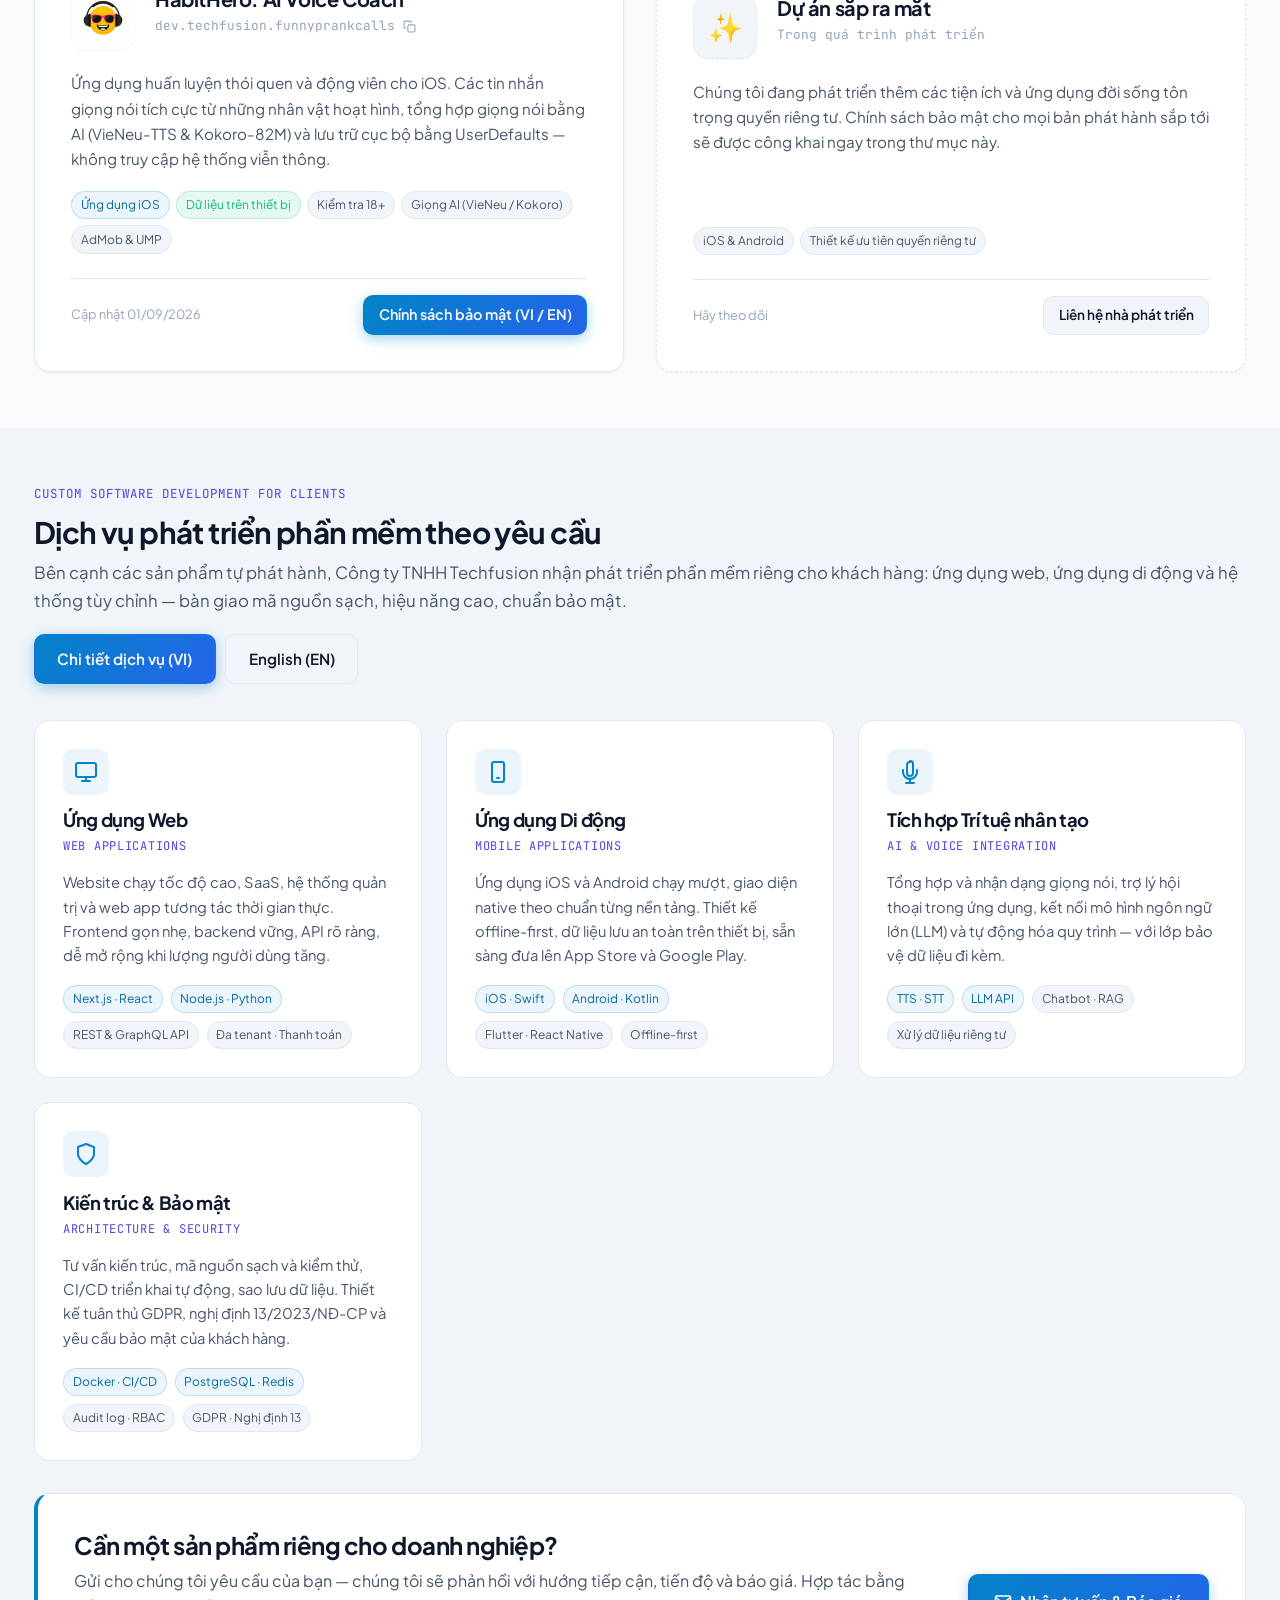
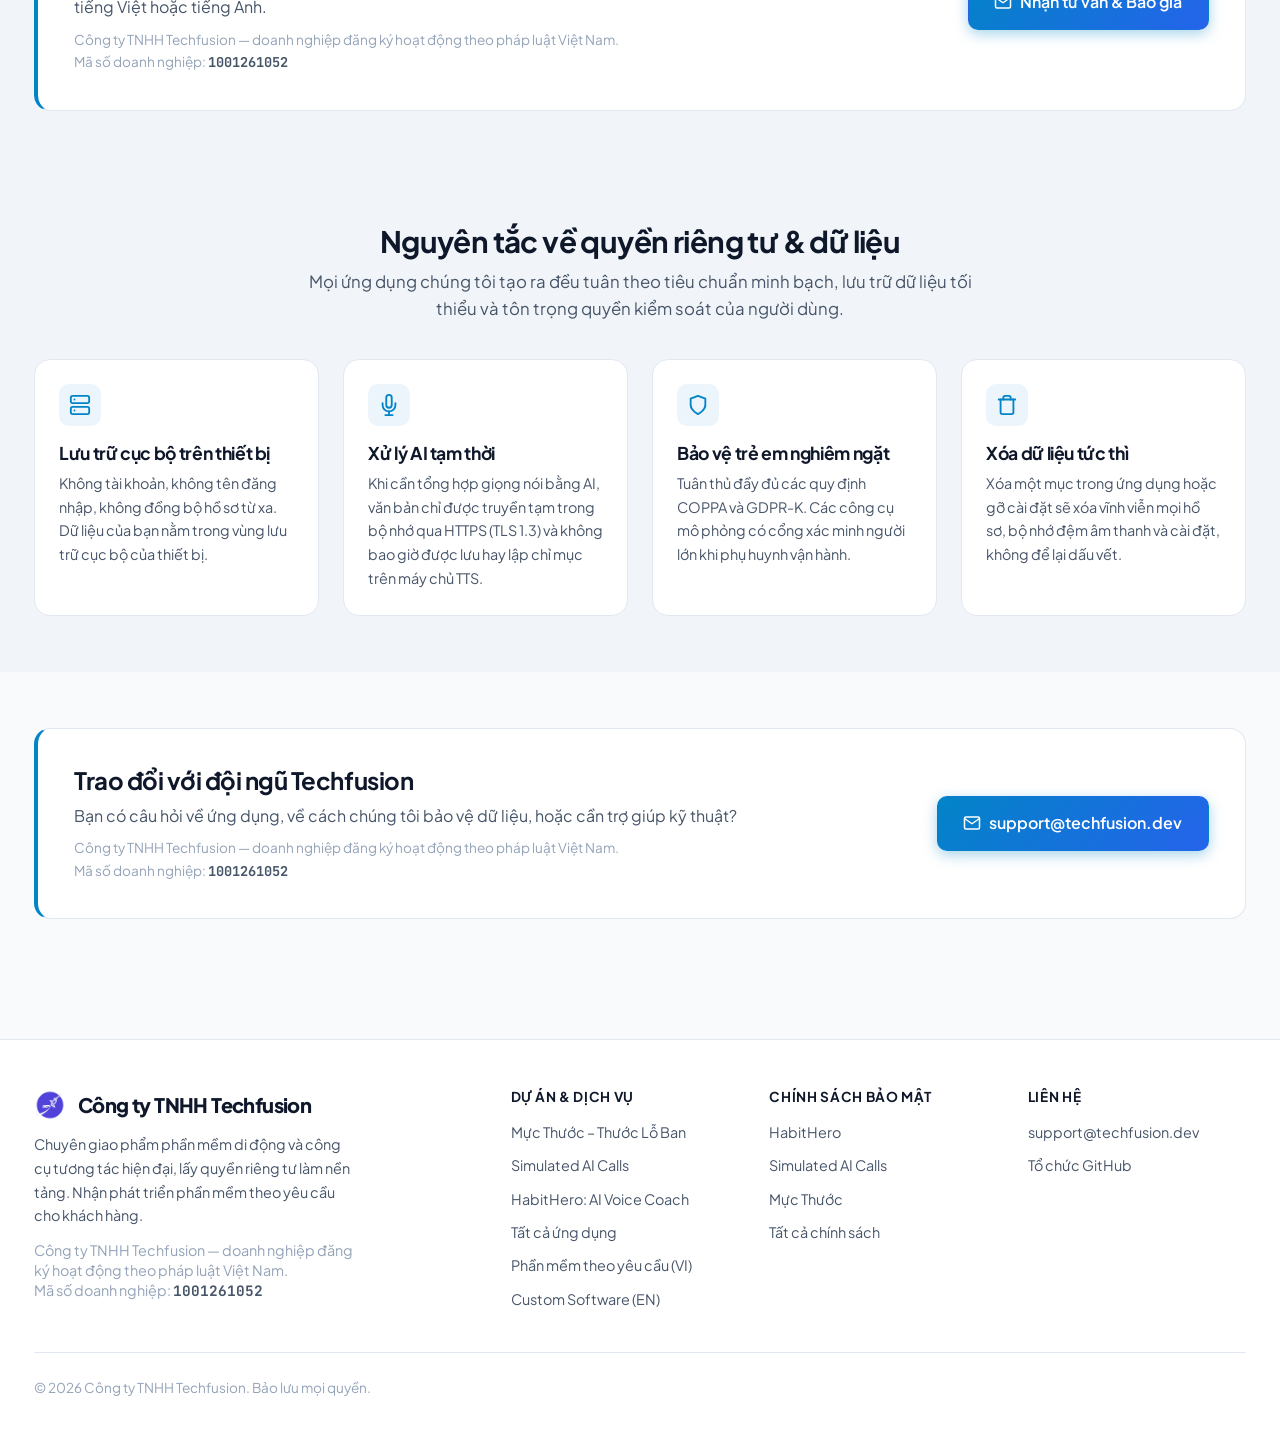
==== commit 9fc0f8b8: "feat: legal company name per language + services pages Registered name is now language-correct every" ====
--- a/index.html
+++ b/index.html
@@ -3,8 +3,8 @@
 <head>
   <meta charset="UTF-8">
   <meta name="viewport" content="width=device-width, initial-scale=1.0">
-  <title>Techfusion Ltd — Ứng dụng di động &amp; Chính sách quyền riêng tư</title>
-  <meta name="description" content="Techfusion Ltd — công ty công nghệ tại Việt Nam (mã số doanh nghiệp 1001261052). Xem các dự án ứng dụng di động của chúng tôi và cam kết minh bạch về quyền riêng tư.">
+  <title>Công ty TNHH Techfusion — Ứng dụng di động &amp; Phần mềm theo yêu cầu</title>
+  <meta name="description" content="Công ty TNHH Techfusion — công ty công nghệ tại Việt Nam (mã số doanh nghiệp 1001261052). Chúng tôi xây dựng ứng dụng di động tự phát hành và nhận phát triển phần mềm theo yêu cầu cho khách hàng: ứng dụng web, ứng dụng di động iOS &amp; Android, tích hợp AI.">
   <link rel="icon" type="image/svg+xml" href="favicon.svg">
 
   <!-- Modern Google Fonts -->
@@ -20,9 +20,18 @@
   {
     "@context": "https://schema.org",
     "@type": "Organization",
-    "name": "Techfusion Ltd",
+    "name": "Công ty TNHH Techfusion",
+    "legalName": "Công ty TNHH Techfusion",
+    "alternateName": "Techfusion company limited",
     "url": "https://tf.io.vn/",
     "email": "support@techfusion.dev",
+    "description": "Techfusion company limited builds mobile apps and custom software for clients: web applications, iOS & Android apps, and AI integrations.",
+    "knowsAbout": [
+      "Custom web application development",
+      "iOS and Android mobile app development",
+      "AI and speech (TTS / STT) integration",
+      "Privacy-first software architecture"
+    ],
     "identifier": {
       "@type": "PropertyValue",
       "name": "Mã số doanh nghiệp",
@@ -40,9 +49,9 @@
   <!-- Site Navigation Header -->
   <header class="site-header">
     <div class="container header-inner">
-      <a href="index.html" class="brand" aria-label="Trang chủ Techfusion Ltd">
-        <img src="assets/logo.png" class="brand-logo" alt="Logo Techfusion Ltd" width="36" height="36">
-        <span class="brand-text">Techfusion Ltd</span>
+      <a href="index.html" class="brand" aria-label="Trang chủ Công ty TNHH Techfusion">
+        <img src="assets/logo.png" class="brand-logo" alt="Logo Công ty TNHH Techfusion" width="36" height="36">
+        <span class="brand-text">Công ty TNHH Techfusion</span>
         <span class="brand-badge">Ứng dụng &amp; Quyền riêng tư</span>
       </a>
 
@@ -50,6 +59,7 @@
         <ul class="nav-links">
           <li><a href="#top" class="nav-link active">Trang chủ</a></li>
           <li><a href="#apps" class="nav-link">Dự án</a></li>
+          <li><a href="#services" class="nav-link">Dịch vụ</a></li>
           <li><a href="privacy/index.html" class="nav-link">Chính sách bảo mật</a></li>
           <li><a href="#principles" class="nav-link">Nguyên tắc bảo mật</a></li>
           <li><a href="#contact" class="nav-link">Liên hệ</a></li>
@@ -91,11 +101,12 @@
           <div class="hero-pill">
             <span>🛡️</span> Công ty công nghệ tại Việt Nam
           </div>
-          <h1 class="hero-title">Techfusion Ltd</h1>
+          <h1 class="hero-title">Công ty TNHH Techfusion</h1>
           <p class="hero-subtitle">
             Chúng tôi xây dựng ứng dụng di động hữu ích, dễ dùng, tôn trọng quyền riêng tư
             và ưu tiên dữ liệu lưu trữ trên thiết bị. Mọi sản phẩm đều có chính sách bảo mật
-            công khai bằng nhiều ngôn ngữ.
+            công khai bằng nhiều ngôn ngữ. Bên cạnh đó, chúng tôi nhận phát triển phần mềm
+            theo yêu cầu cho khách hàng: ứng dụng web, ứng dụng di động và tích hợp AI.
           </p>
           <div class="hero-actions">
             <a href="#apps" class="btn btn-primary">
@@ -114,17 +125,17 @@
         <!-- Company registration card -->
         <aside class="company-card" aria-label="Thông tin doanh nghiệp">
           <div class="company-card-head">
-            <img src="assets/logo.png" class="company-card-logo" alt="Logo Techfusion Ltd" width="44" height="44">
+            <img src="assets/logo.png" class="company-card-logo" alt="Logo Công ty TNHH Techfusion" width="44" height="44">
             <div>
               <p class="company-card-eyebrow">Thông tin doanh nghiệp</p>
-              <p class="company-card-name">Techfusion Ltd</p>
+              <p class="company-card-name">Công ty TNHH Techfusion</p>
             </div>
           </div>
 
           <dl class="company-fields">
             <div class="company-field">
               <dt>Tên doanh nghiệp</dt>
-              <dd>Techfusion Ltd</dd>
+              <dd>Công ty TNHH Techfusion</dd>
             </div>
             <div class="company-field">
               <dt>Mã số doanh nghiệp</dt>
@@ -180,7 +191,7 @@
         <div class="section-header section-header-split">
           <div>
             <h2 class="section-title">Dự án nổi bật</h2>
-            <p class="section-desc">Các ứng dụng di động do Techfusion Ltd phát triển. Chọn một dự án để xem trang giới thiệu, chính sách bảo mật đa ngôn ngữ và thông tin bên thứ ba.</p>
+            <p class="section-desc">Các ứng dụng di động do Công ty TNHH Techfusion phát triển. Chọn một dự án để xem trang giới thiệu, chính sách bảo mật đa ngôn ngữ và thông tin bên thứ ba.</p>
           </div>
           <div class="project-search">
             <label class="visually-hidden" for="app-search">Tìm dự án</label>
@@ -378,6 +389,141 @@
       </div>
     </section>
 
+    <!-- Custom Software Development Services Section -->
+    <section id="services" class="section services-section">
+      <div class="container">
+        <div class="section-header section-header-split">
+          <div>
+            <p class="bilingual-label">Custom Software Development for Clients</p>
+            <h2 class="section-title">Dịch vụ phát triển phần mềm theo yêu cầu</h2>
+            <p class="section-desc">
+              Bên cạnh các sản phẩm tự phát hành, Công ty TNHH Techfusion nhận phát triển phần mềm riêng
+              cho khách hàng: ứng dụng web, ứng dụng di động và hệ thống tùy chỉnh — bàn giao
+              mã nguồn sạch, hiệu năng cao, chuẩn bảo mật.
+            </p>
+          </div>
+          <div class="project-actions">
+            <a href="services/" class="btn btn-primary">Chi tiết dịch vụ (VI)</a>
+            <a href="services/en.html" class="btn btn-secondary">English (EN)</a>
+          </div>
+        </div>
+
+        <div class="service-grid">
+
+          <article class="service-card">
+            <div class="service-card-icon">
+              <svg viewBox="0 0 24 24" fill="none" stroke="currentColor" stroke-width="2" stroke-linecap="round" stroke-linejoin="round">
+                <rect x="2" y="3" width="20" height="14" rx="2" ry="2"></rect>
+                <line x1="8" y1="21" x2="16" y2="21"></line>
+                <line x1="12" y1="17" x2="12" y2="21"></line>
+              </svg>
+            </div>
+            <h3 class="service-card-title">Ứng dụng Web</h3>
+            <p class="service-card-en">Web Applications</p>
+            <p class="service-card-desc">
+              Website chạy tốc độ cao, SaaS, hệ thống quản trị và web app tương tác thời gian thực.
+              Frontend gọn nhẹ, backend vững, API rõ ràng, dễ mở rộng khi lượng người dùng tăng.
+            </p>
+            <div class="service-card-tags">
+              <span class="tag tag-accent">Next.js · React</span>
+              <span class="tag tag-accent">Node.js · Python</span>
+              <span class="tag">REST &amp; GraphQL API</span>
+              <span class="tag">Đa tenant · Thanh toán</span>
+            </div>
+          </article>
+
+          <article class="service-card">
+            <div class="service-card-icon">
+              <svg viewBox="0 0 24 24" fill="none" stroke="currentColor" stroke-width="2" stroke-linecap="round" stroke-linejoin="round">
+                <rect x="6" y="2" width="12" height="20" rx="2" ry="2"></rect>
+                <line x1="11" y1="18" x2="13" y2="18"></line>
+              </svg>
+            </div>
+            <h3 class="service-card-title">Ứng dụng Di động</h3>
+            <p class="service-card-en">Mobile Applications</p>
+            <p class="service-card-desc">
+              Ứng dụng iOS và Android chạy mượt, giao diện native theo chuẩn từng nền tảng.
+              Thiết kế offline-first, dữ liệu lưu an toàn trên thiết bị, sẵn sàng đưa lên
+              App Store và Google Play.
+            </p>
+            <div class="service-card-tags">
+              <span class="tag tag-accent">iOS · Swift</span>
+              <span class="tag tag-accent">Android · Kotlin</span>
+              <span class="tag">Flutter · React Native</span>
+              <span class="tag">Offline-first</span>
+            </div>
+          </article>
+
+          <article class="service-card">
+            <div class="service-card-icon">
+              <svg viewBox="0 0 24 24" fill="none" stroke="currentColor" stroke-width="2" stroke-linecap="round" stroke-linejoin="round">
+                <path d="M12 2a3 3 0 0 0-3 3v8a3 3 0 0 0 6 0V4a3 3 0 0 0-3-3z"></path>
+                <path d="M19 10v2a7 7 0 0 1-14 0v-2"></path>
+                <line x1="12" y1="19" x2="12" y2="23"></line>
+                <line x1="8" y1="23" x2="16" y2="23"></line>
+              </svg>
+            </div>
+            <h3 class="service-card-title">Tích hợp Trí tuệ nhân tạo</h3>
+            <p class="service-card-en">AI &amp; Voice Integration</p>
+            <p class="service-card-desc">
+              Tổng hợp và nhận dạng giọng nói, trợ lý hội thoại trong ứng dụng, kết nối mô hình
+              ngôn ngữ lớn (LLM) và tự động hóa quy trình — với lớp bảo vệ dữ liệu đi kèm.
+            </p>
+            <div class="service-card-tags">
+              <span class="tag tag-accent">TTS · STT</span>
+              <span class="tag tag-accent">LLM API</span>
+              <span class="tag">Chatbot · RAG</span>
+              <span class="tag">Xử lý dữ liệu riêng tư</span>
+            </div>
+          </article>
+
+          <article class="service-card">
+            <div class="service-card-icon">
+              <svg viewBox="0 0 24 24" fill="none" stroke="currentColor" stroke-width="2" stroke-linecap="round" stroke-linejoin="round">
+                <path d="M12 22s8-4 8-10V5l-8-3-8 3v7c0 6 8 10 8 10z"></path>
+              </svg>
+            </div>
+            <h3 class="service-card-title">Kiến trúc &amp; Bảo mật</h3>
+            <p class="service-card-en">Architecture &amp; Security</p>
+            <p class="service-card-desc">
+              Tư vấn kiến trúc, mã nguồn sạch và kiểm thử, CI/CD triển khai tự động, sao lưu dữ liệu.
+              Thiết kế tuân thủ GDPR, nghị định 13/2023/NĐ-CP và yêu cầu bảo mật của khách hàng.
+            </p>
+            <div class="service-card-tags">
+              <span class="tag tag-accent">Docker · CI/CD</span>
+              <span class="tag tag-accent">PostgreSQL · Redis</span>
+              <span class="tag">Audit log · RBAC</span>
+              <span class="tag">GDPR · Nghị định 13</span>
+            </div>
+          </article>
+
+        </div>
+
+        <div class="contact-panel" style="margin-top: 2rem;">
+          <div class="contact-copy">
+            <h2 class="contact-title">Cần một sản phẩm riêng cho doanh nghiệp?</h2>
+            <p class="contact-text">
+              Gửi cho chúng tôi yêu cầu của bạn — chúng tôi sẽ phản hồi với hướng tiếp cận,
+              tiến độ và báo giá. Hợp tác bằng tiếng Việt hoặc tiếng Anh.
+            </p>
+            <p class="contact-meta">
+              Công ty TNHH Techfusion — doanh nghiệp đăng ký hoạt động theo pháp luật Việt Nam.<br>
+              Mã số doanh nghiệp: <strong>1001261052</strong>
+            </p>
+          </div>
+          <div class="contact-actions">
+            <a href="mailto:support@techfusion.dev?subject=Y%C3%AAu%20c%E1%BA%A7u%20t%C6%B0%20v%E1%BA%A5n%20ph%E1%BA%A7n%20m%E1%BB%81m" class="btn btn-primary btn-lg">
+              <svg width="18" height="18" viewBox="0 0 24 24" fill="none" stroke="currentColor" stroke-width="2" stroke-linecap="round" stroke-linejoin="round">
+                <path d="M4 4h16c1.1 0 2 .9 2 2v12c0 1.1-.9 2-2 2H4c-1.1 0-2-.9-2-2V6c0-1.1.9-2 2-2z"></path>
+                <polyline points="22,6 12,13 2,6"></polyline>
+              </svg>
+              Nhận tư vấn &amp; Báo giá
+            </a>
+          </div>
+        </div>
+      </div>
+    </section>
+
     <!-- Privacy Principles Section -->
     <section id="principles" class="section principles-section">
       <div class="container">
@@ -447,7 +593,7 @@
             <h2 class="contact-title">Trao đổi với đội ngũ Techfusion</h2>
             <p class="contact-text">Bạn có câu hỏi về ứng dụng, về cách chúng tôi bảo vệ dữ liệu, hoặc cần trợ giúp kỹ thuật?</p>
             <p class="contact-meta">
-              Techfusion Ltd — doanh nghiệp đăng ký hoạt động theo pháp luật Việt Nam.<br>
+              Công ty TNHH Techfusion — doanh nghiệp đăng ký hoạt động theo pháp luật Việt Nam.<br>
               Mã số doanh nghiệp: <strong>1001261052</strong>
             </p>
           </div>
@@ -472,23 +618,25 @@
       <div class="footer-inner footer-inner-wide">
         <div class="footer-brand">
           <div class="brand footer-brand-head">
-            <img src="assets/logo.png" class="brand-logo" alt="Logo Techfusion Ltd" width="32" height="32">
-            <span class="brand-text">Techfusion Ltd</span>
-          </div>
-          <p>Chuyên giao phẩm phần mềm di động và công cụ tương tác hiện đại, lấy quyền riêng tư làm nền tảng.</p>
+            <img src="assets/logo.png" class="brand-logo" alt="Logo Công ty TNHH Techfusion" width="32" height="32">
+            <span class="brand-text">Công ty TNHH Techfusion</span>
+          </div>
+          <p>Chuyên giao phẩm phần mềm di động và công cụ tương tác hiện đại, lấy quyền riêng tư làm nền tảng. Nhận phát triển phần mềm theo yêu cầu cho khách hàng.</p>
           <p class="footer-legal">
-            Techfusion Ltd — doanh nghiệp đăng ký hoạt động theo pháp luật Việt Nam.<br>
+            Công ty TNHH Techfusion — doanh nghiệp đăng ký hoạt động theo pháp luật Việt Nam.<br>
             Mã số doanh nghiệp: <strong>1001261052</strong>
           </p>
         </div>
 
         <div>
-          <h4 class="footer-heading">Dự án</h4>
+          <h4 class="footer-heading">Dự án &amp; Dịch vụ</h4>
           <ul class="footer-links">
             <li><a href="muc-thuoc/">Mực Thước – Thước Lỗ Ban</a></li>
             <li><a href="privacy/simulated-ai-calls.html">Simulated AI Calls</a></li>
             <li><a href="privacy/habit-hero.html">HabitHero: AI Voice Coach</a></li>
             <li><a href="privacy/index.html">Tất cả ứng dụng</a></li>
+            <li><a href="services/">Phần mềm theo yêu cầu (VI)</a></li>
+            <li><a href="services/en.html">Custom Software (EN)</a></li>
           </ul>
         </div>
 
@@ -512,7 +660,7 @@
       </div>
 
       <div class="footer-bottom">
-        <div>&copy; 2026 Techfusion Ltd. Bảo lưu mọi quyền.</div>
+        <div>&copy; 2026 Công ty TNHH Techfusion. Bảo lưu mọi quyền.</div>
       </div>
     </div>
   </footer>
--- a/css/style.css
+++ b/css/style.css
@@ -1016,9 +1016,11 @@
     padding: 1.5rem;
   }
 
-  /* Header: brand and theme toggle on top, the links below (wrapping when they don't fit) */
+  /* Brand + theme toggle on top, the links below (wrapping when they don't fit).
+     The badge drops to its own line when the (long) company name leaves no room,
+     so the header never overflows sideways. */
   :root {
-    --header-height: 132px; /* anchor scroll offset: the homepage header is the tallest, with its links on two lines */
+    --header-height: 156px; /* anchor scroll offset: the tallest header, brand badge on its own line */
   }
 
   .site-header {
@@ -1043,8 +1045,10 @@
     height: 32px;
   }
 
+  /* The legal name is long; the badge would push the theme toggle onto its
+     own row, so it only shows on wider screens. */
   .brand-badge {
-    font-size: 0.62rem;
+    display: none;
   }
 
   .site-header nav {
@@ -1075,8 +1079,8 @@
 }
 
 @media (max-width: 340px) {
-  .brand-badge {
-    display: none;
+  .brand-text {
+    font-size: 0.95rem;
   }
 }
 
@@ -1457,6 +1461,123 @@
   color: var(--success);
 }
 
+/* Custom software development services */
+.services-section {
+  background-color: var(--bg-surface);
+}
+
+.service-grid {
+  display: grid;
+  grid-template-columns: repeat(auto-fit, minmax(300px, 1fr));
+  gap: 1.5rem;
+  margin-top: 1.5rem;
+}
+
+.service-card {
+  background-color: var(--bg-secondary);
+  border: 1px solid var(--border-subtle);
+  border-radius: var(--radius-lg);
+  padding: 1.75rem;
+  display: flex;
+  flex-direction: column;
+  gap: 0.85rem;
+  transition: border-color 0.2s ease, transform 0.2s ease;
+}
+
+.service-card:hover {
+  border-color: var(--border-focus);
+  transform: translateY(-2px);
+}
+
+.service-card-icon {
+  width: 46px;
+  height: 46px;
+  border-radius: var(--radius-md);
+  background-color: var(--badge-bg);
+  color: var(--accent-primary);
+  display: flex;
+  align-items: center;
+  justify-content: center;
+}
+
+.service-card-icon svg {
+  width: 24px;
+  height: 24px;
+}
+
+.service-card-title {
+  font-size: 1.15rem;
+  margin: 0;
+}
+
+/* Short English label under the Vietnamese heading (bilingual studio) */
+.service-card-en {
+  font-family: var(--font-mono);
+  font-size: 0.75rem;
+  letter-spacing: 0.06em;
+  text-transform: uppercase;
+  color: var(--accent-secondary);
+  margin: -0.5rem 0 0;
+}
+
+.service-card-desc {
+  font-size: 0.92rem;
+  color: var(--text-secondary);
+  margin: 0;
+}
+
+.service-card-tags {
+  display: flex;
+  flex-wrap: wrap;
+  gap: 0.5rem;
+  margin-top: auto;
+  padding-top: 0.25rem;
+}
+
+/* Delivery process steps */
+.process-grid {
+  display: grid;
+  grid-template-columns: repeat(auto-fit, minmax(220px, 1fr));
+  gap: 1.25rem;
+  margin-top: 1.5rem;
+}
+
+.process-step {
+  background-color: var(--bg-secondary);
+  border: 1px solid var(--border-subtle);
+  border-radius: var(--radius-lg);
+  padding: 1.4rem;
+}
+
+.process-num {
+  font-family: var(--font-mono);
+  font-size: 0.8rem;
+  font-weight: 600;
+  letter-spacing: 0.08em;
+  color: var(--accent-primary);
+  margin-bottom: 0.6rem;
+}
+
+.process-step h3 {
+  font-size: 1rem;
+  margin-bottom: 0.4rem;
+}
+
+.process-step p {
+  font-size: 0.88rem;
+  margin: 0;
+}
+
+/* Section intro line that pairs the Vietnamese copy with its English label */
+.bilingual-label {
+  font-family: var(--font-mono);
+  font-size: 0.78rem;
+  letter-spacing: 0.08em;
+  text-transform: uppercase;
+  color: var(--accent-secondary);
+  margin: 0 0 0.6rem;
+}
+
 /* Responsive */
 @media (max-width: 1000px) {
   .hero-split {
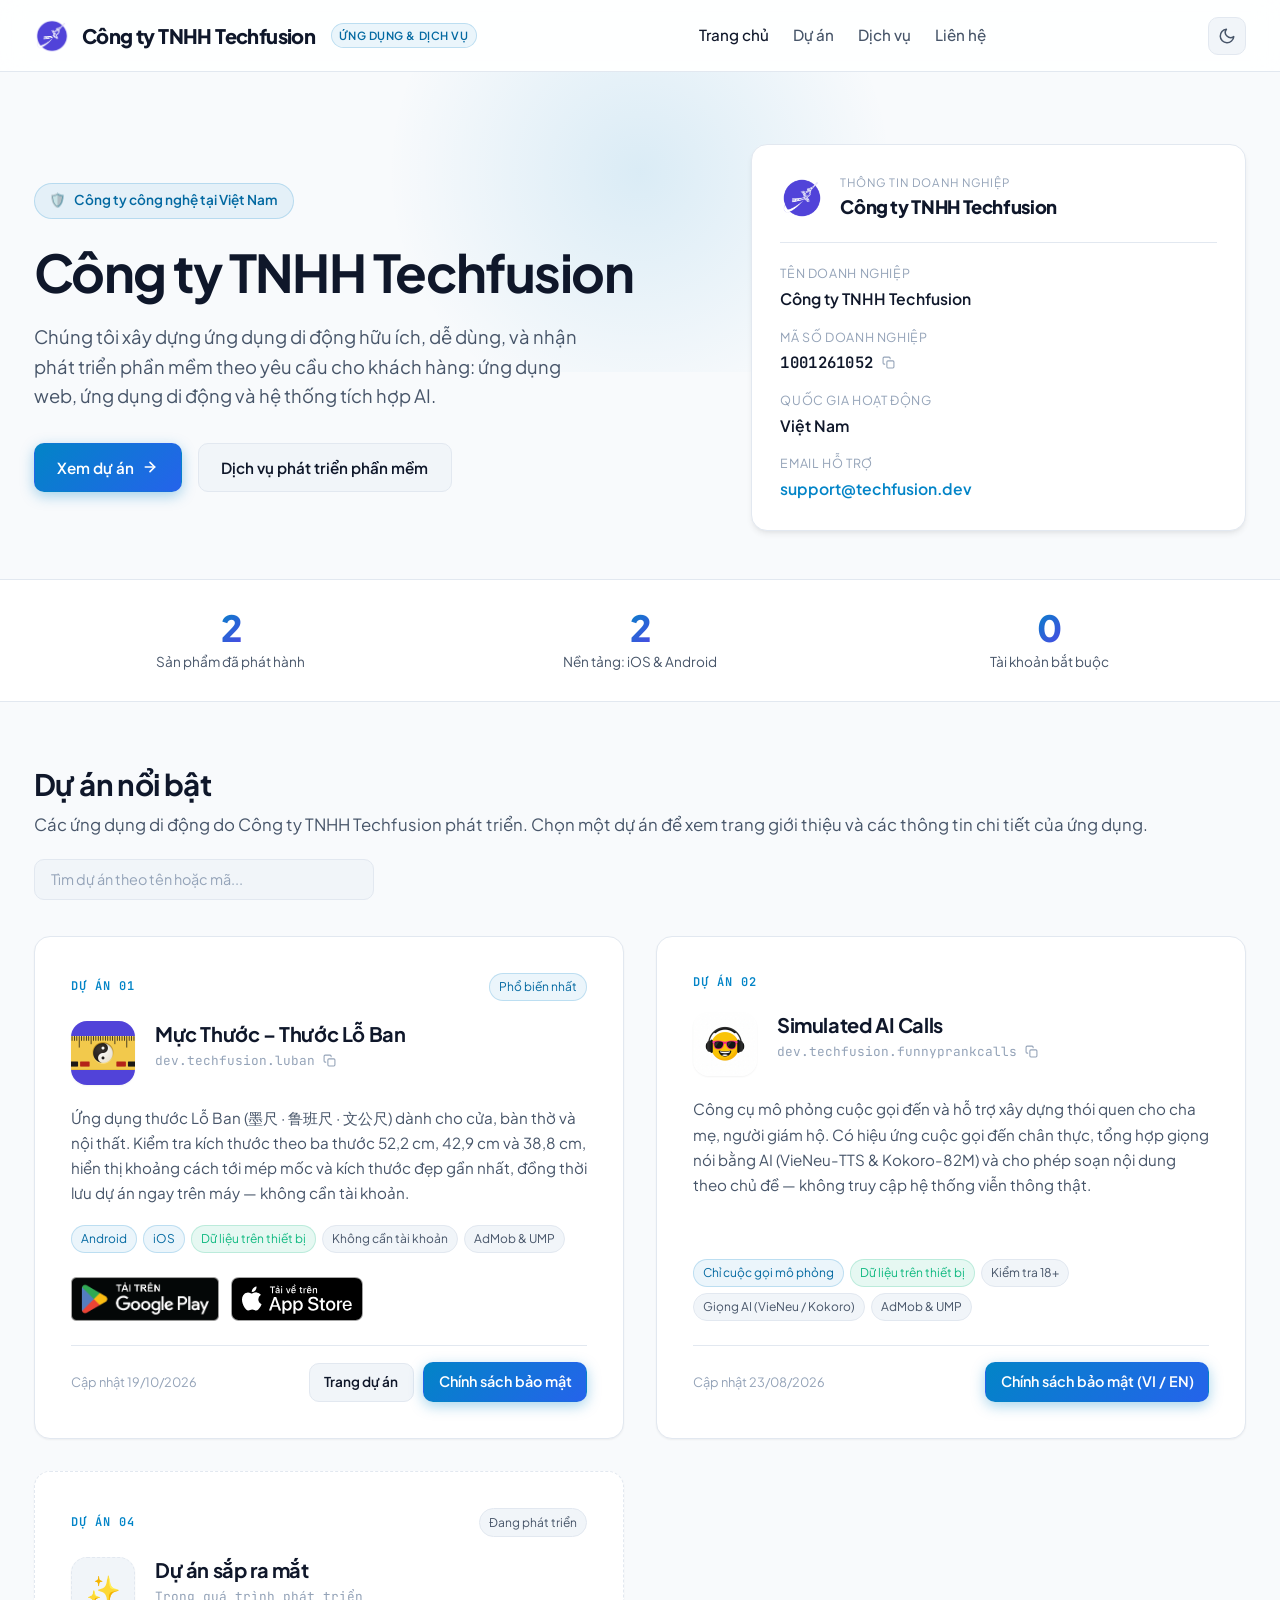
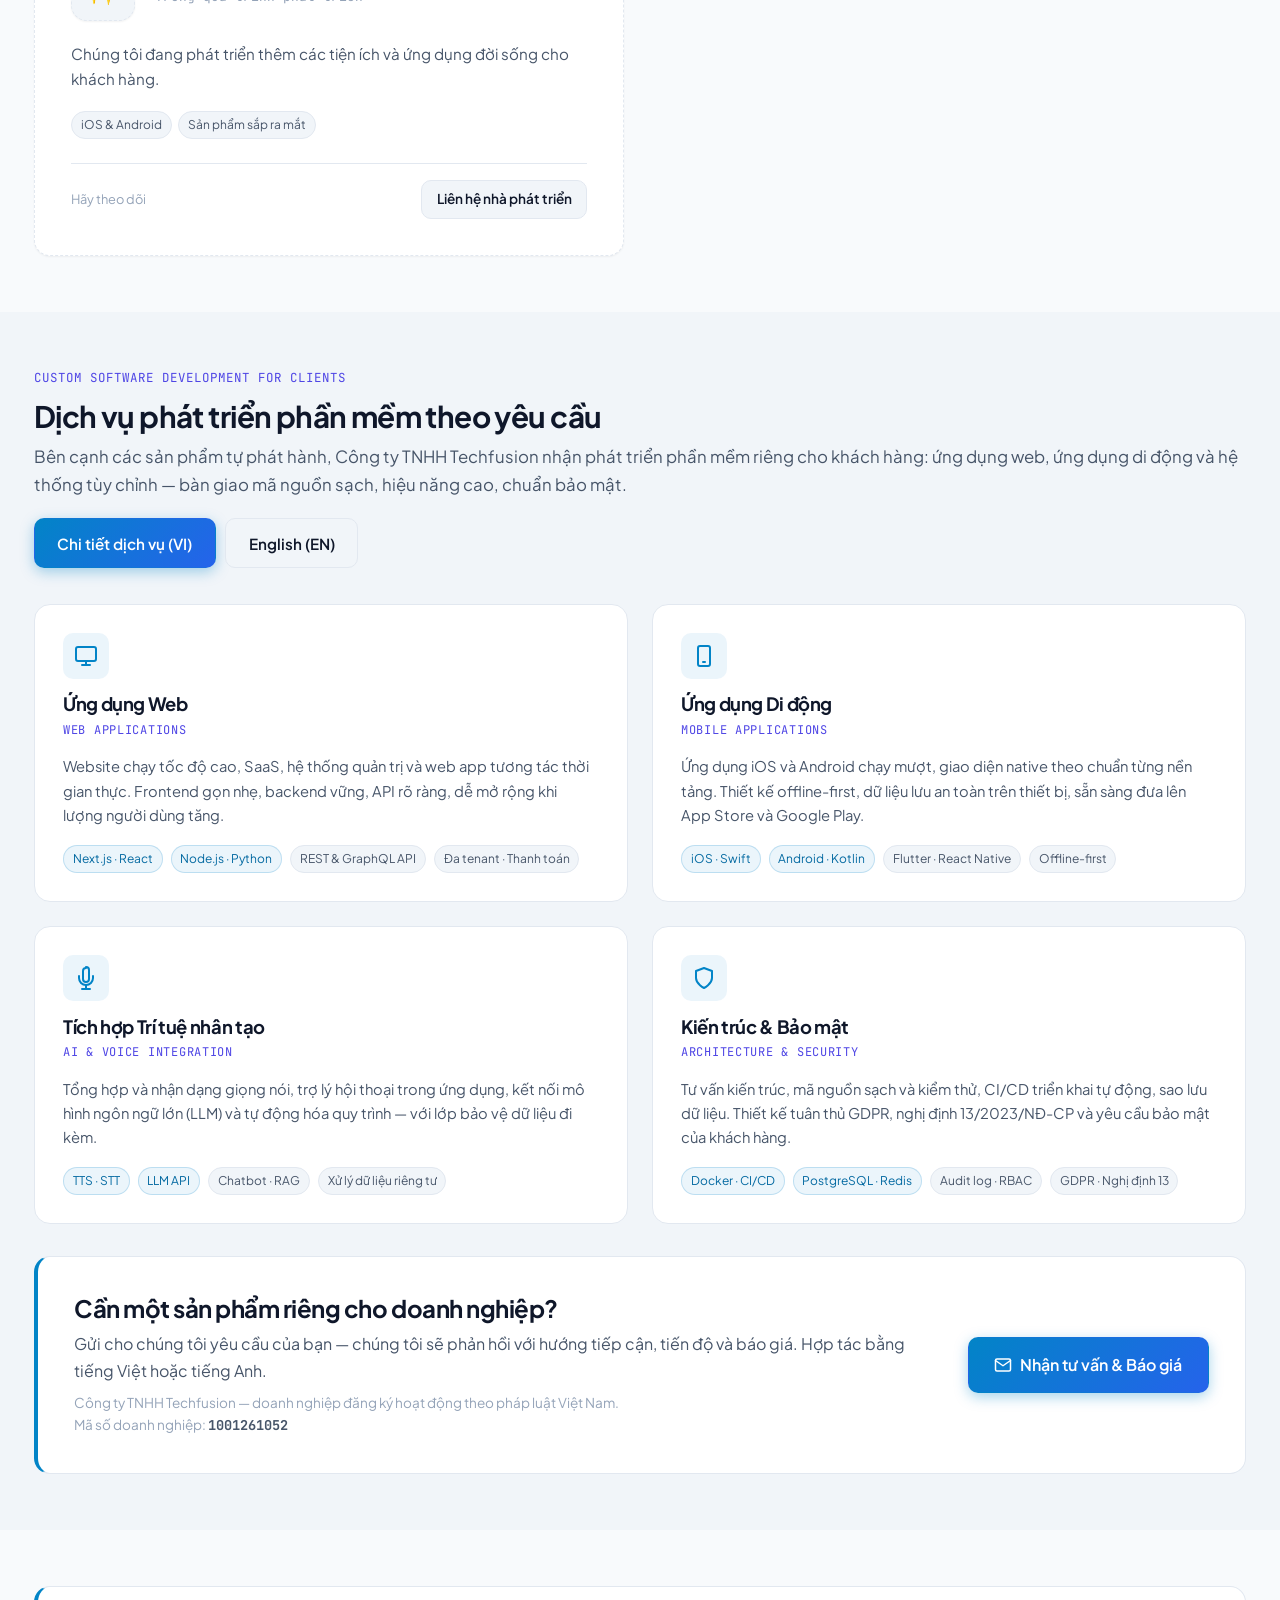
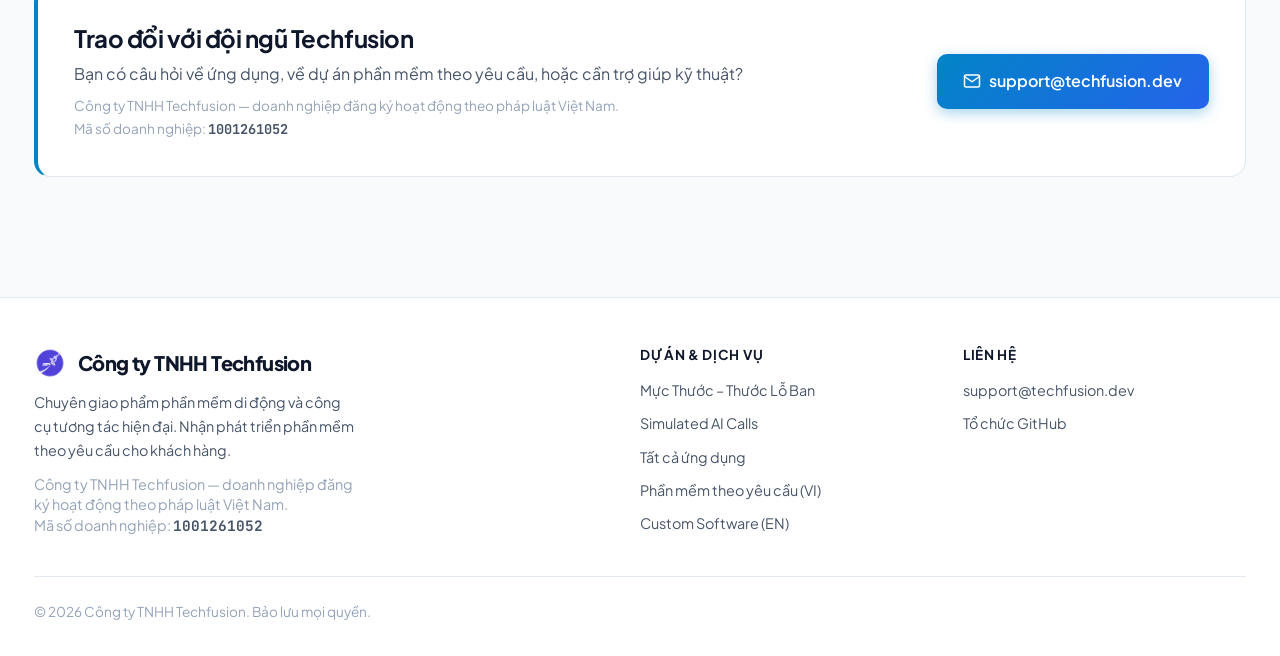
==== commit 3d824439: "feat(home): advertise custom software services Add a #services section to the home page promoting cl" ====
--- a/index.html
+++ b/index.html
@@ -30,7 +30,7 @@
       "Custom web application development",
       "iOS and Android mobile app development",
       "AI and speech (TTS / STT) integration",
-      "Privacy-first software architecture"
+      "Web, mobile and desktop application development"
     ],
     "identifier": {
       "@type": "PropertyValue",
@@ -52,7 +52,7 @@
       <a href="index.html" class="brand" aria-label="Trang chủ Công ty TNHH Techfusion">
         <img src="assets/logo.png" class="brand-logo" alt="Logo Công ty TNHH Techfusion" width="36" height="36">
         <span class="brand-text">Công ty TNHH Techfusion</span>
-        <span class="brand-badge">Ứng dụng &amp; Quyền riêng tư</span>
+        <span class="brand-badge">Ứng dụng &amp; Dịch vụ</span>
       </a>
 
       <nav aria-label="Điều hướng chính">
@@ -60,8 +60,6 @@
           <li><a href="#top" class="nav-link active">Trang chủ</a></li>
           <li><a href="#apps" class="nav-link">Dự án</a></li>
           <li><a href="#services" class="nav-link">Dịch vụ</a></li>
-          <li><a href="privacy/index.html" class="nav-link">Chính sách bảo mật</a></li>
-          <li><a href="#principles" class="nav-link">Nguyên tắc bảo mật</a></li>
           <li><a href="#contact" class="nav-link">Liên hệ</a></li>
         </ul>
       </nav>
@@ -103,10 +101,8 @@
           </div>
           <h1 class="hero-title">Công ty TNHH Techfusion</h1>
           <p class="hero-subtitle">
-            Chúng tôi xây dựng ứng dụng di động hữu ích, dễ dùng, tôn trọng quyền riêng tư
-            và ưu tiên dữ liệu lưu trữ trên thiết bị. Mọi sản phẩm đều có chính sách bảo mật
-            công khai bằng nhiều ngôn ngữ. Bên cạnh đó, chúng tôi nhận phát triển phần mềm
-            theo yêu cầu cho khách hàng: ứng dụng web, ứng dụng di động và tích hợp AI.
+            Chúng tôi xây dựng ứng dụng di động hữu ích, dễ dùng, và nhận phát triển phần mềm
+            theo yêu cầu cho khách hàng: ứng dụng web, ứng dụng di động và hệ thống tích hợp AI.
           </p>
           <div class="hero-actions">
             <a href="#apps" class="btn btn-primary">
@@ -116,8 +112,8 @@
                 <polyline points="12 5 19 12 12 19"></polyline>
               </svg>
             </a>
-            <a href="privacy/index.html" class="btn btn-secondary">
-              Chính sách bảo mật
+            <a href="#services" class="btn btn-secondary">
+              Dịch vụ phát triển phần mềm
             </a>
           </div>
         </div>
@@ -167,7 +163,7 @@
     <section class="stats-strip" aria-label="Số liệu nổi bật">
       <div class="container stats-grid">
         <div class="stat-item">
-          <span class="stat-value">3</span>
+          <span class="stat-value">2</span>
           <span class="stat-label">Sản phẩm đã phát hành</span>
         </div>
         <div class="stat-item">
@@ -177,10 +173,6 @@
         <div class="stat-item">
           <span class="stat-value">0</span>
           <span class="stat-label">Tài khoản bắt buộc</span>
-        </div>
-        <div class="stat-item">
-          <span class="stat-value">3</span>
-          <span class="stat-label">Chính sách bảo mật công khai</span>
         </div>
       </div>
     </section>
@@ -191,7 +183,7 @@
         <div class="section-header section-header-split">
           <div>
             <h2 class="section-title">Dự án nổi bật</h2>
-            <p class="section-desc">Các ứng dụng di động do Công ty TNHH Techfusion phát triển. Chọn một dự án để xem trang giới thiệu, chính sách bảo mật đa ngôn ngữ và thông tin bên thứ ba.</p>
+            <p class="section-desc">Các ứng dụng di động do Công ty TNHH Techfusion phát triển. Chọn một dự án để xem trang giới thiệu và các thông tin chi tiết của ứng dụng.</p>
           </div>
           <div class="project-search">
             <label class="visually-hidden" for="app-search">Tìm dự án</label>
@@ -304,8 +296,8 @@
             </div>
           </article>
 
-          <!-- Project 3: HabitHero: AI Voice Coach -->
-          <article class="app-card project-card" data-app-keywords="habithero habit hero ai voice coach habit-buddy dev.techfusion.funnyprankcalls ios parenting routine voice tts huấn luyện thói quen dự án">
+          <!-- Project 3: HabitHero: AI Voice Coach (hidden for now, not published yet) -->
+          <article class="app-card project-card hidden" data-app-keywords="habithero habit hero ai voice coach habit-buddy dev.techfusion.funnyprankcalls ios parenting routine voice tts huấn luyện thói quen dự án">
             <div class="project-card-top">
               <span class="project-index">Dự án 03</span>
             </div>
@@ -368,13 +360,12 @@
             </div>
 
             <p class="app-desc">
-              Chúng tôi đang phát triển thêm các tiện ích và ứng dụng đời sống tôn trọng quyền riêng tư.
-              Chính sách bảo mật cho mọi bản phát hành sắp tới sẽ được công khai ngay trong thư mục này.
+              Chúng tôi đang phát triển thêm các tiện ích và ứng dụng đời sống cho khách hàng.
             </p>
 
             <div class="app-tags">
               <span class="tag">iOS &amp; Android</span>
-              <span class="tag">Thiết kế ưu tiên quyền riêng tư</span>
+              <span class="tag">Sản phẩm sắp ra mắt</span>
             </div>
 
             <div class="app-card-footer">
@@ -524,74 +515,13 @@
       </div>
     </section>
 
-    <!-- Privacy Principles Section -->
-    <section id="principles" class="section principles-section">
-      <div class="container">
-        <div class="section-header text-center header-narrow">
-          <h2 class="section-title">Nguyên tắc về quyền riêng tư &amp; dữ liệu</h2>
-          <p class="section-desc">Mọi ứng dụng chúng tôi tạo ra đều tuân theo tiêu chuẩn minh bạch, lưu trữ dữ liệu tối thiểu và tôn trọng quyền kiểm soát của người dùng.</p>
-        </div>
-
-        <div class="features-grid">
-
-          <div class="feature-box">
-            <div class="feature-box-icon">
-              <svg viewBox="0 0 24 24" fill="none" stroke="currentColor" stroke-width="2" stroke-linecap="round" stroke-linejoin="round">
-                <rect x="2" y="2" width="20" height="8" rx="2" ry="2"></rect>
-                <rect x="2" y="14" width="20" height="8" rx="2" ry="2"></rect>
-                <line x1="6" y1="6" x2="6.01" y2="6"></line>
-                <line x1="6" y1="18" x2="6.01" y2="18"></line>
-              </svg>
-            </div>
-            <h3 class="feature-box-title">Lưu trữ cục bộ trên thiết bị</h3>
-            <p class="feature-box-desc">Không tài khoản, không tên đăng nhập, không đồng bộ hồ sơ từ xa. Dữ liệu của bạn nằm trong vùng lưu trữ cục bộ của thiết bị.</p>
-          </div>
-
-          <div class="feature-box">
-            <div class="feature-box-icon">
-              <svg viewBox="0 0 24 24" fill="none" stroke="currentColor" stroke-width="2" stroke-linecap="round" stroke-linejoin="round">
-                <path d="M12 1a3 3 0 0 0-3 3v8a3 3 0 0 0 6 0V4a3 3 0 0 0-3-3z"></path>
-                <path d="M19 10v2a7 7 0 0 1-14 0v-2"></path>
-                <line x1="12" y1="19" x2="12" y2="23"></line>
-                <line x1="8" y1="23" x2="16" y2="23"></line>
-              </svg>
-            </div>
-            <h3 class="feature-box-title">Xử lý AI tạm thời</h3>
-            <p class="feature-box-desc">Khi cần tổng hợp giọng nói bằng AI, văn bản chỉ được truyền tạm trong bộ nhớ qua HTTPS (TLS 1.3) và không bao giờ được lưu hay lập chỉ mục trên máy chủ TTS.</p>
-          </div>
-
-          <div class="feature-box">
-            <div class="feature-box-icon">
-              <svg viewBox="0 0 24 24" fill="none" stroke="currentColor" stroke-width="2" stroke-linecap="round" stroke-linejoin="round">
-                <path d="M12 22s8-4 8-10V5l-8-3-8 3v7c0 6 8 10 8 10z"></path>
-              </svg>
-            </div>
-            <h3 class="feature-box-title">Bảo vệ trẻ em nghiêm ngặt</h3>
-            <p class="feature-box-desc">Tuân thủ đầy đủ các quy định COPPA và GDPR-K. Các công cụ mô phỏng có cổng xác minh người lớn khi phụ huynh vận hành.</p>
-          </div>
-
-          <div class="feature-box">
-            <div class="feature-box-icon">
-              <svg viewBox="0 0 24 24" fill="none" stroke="currentColor" stroke-width="2" stroke-linecap="round" stroke-linejoin="round">
-                <polyline points="3 6 5 6 21 6"></polyline>
-                <path d="M19 6v14a2 2 0 0 1-2 2H7a2 2 0 0 1-2-2V6m3 0V4a2 2 0 0 1 2-2h4a2 2 0 0 1 2 2v2"></path>
-              </svg>
-            </div>
-            <h3 class="feature-box-title">Xóa dữ liệu tức thì</h3>
-            <p class="feature-box-desc">Xóa một mục trong ứng dụng hoặc gỡ cài đặt sẽ xóa vĩnh viễn mọi hồ sơ, bộ nhớ đệm âm thanh và cài đặt, không để lại dấu vết.</p>
-          </div>
-
-        </div>
-      </div>
-    </section>
-
     <!-- Support & Contact Section -->
     <section id="contact" class="section">
       <div class="container">
         <div class="contact-panel">
           <div class="contact-copy">
             <h2 class="contact-title">Trao đổi với đội ngũ Techfusion</h2>
-            <p class="contact-text">Bạn có câu hỏi về ứng dụng, về cách chúng tôi bảo vệ dữ liệu, hoặc cần trợ giúp kỹ thuật?</p>
+            <p class="contact-text">Bạn có câu hỏi về ứng dụng, về dự án phần mềm theo yêu cầu, hoặc cần trợ giúp kỹ thuật?</p>
             <p class="contact-meta">
               Công ty TNHH Techfusion — doanh nghiệp đăng ký hoạt động theo pháp luật Việt Nam.<br>
               Mã số doanh nghiệp: <strong>1001261052</strong>
@@ -615,13 +545,13 @@
   <!-- Global Footer -->
   <footer class="site-footer">
     <div class="container">
-      <div class="footer-inner footer-inner-wide">
+      <div class="footer-inner">
         <div class="footer-brand">
           <div class="brand footer-brand-head">
             <img src="assets/logo.png" class="brand-logo" alt="Logo Công ty TNHH Techfusion" width="32" height="32">
             <span class="brand-text">Công ty TNHH Techfusion</span>
           </div>
-          <p>Chuyên giao phẩm phần mềm di động và công cụ tương tác hiện đại, lấy quyền riêng tư làm nền tảng. Nhận phát triển phần mềm theo yêu cầu cho khách hàng.</p>
+          <p>Chuyên giao phẩm phần mềm di động và công cụ tương tác hiện đại. Nhận phát triển phần mềm theo yêu cầu cho khách hàng.</p>
           <p class="footer-legal">
             Công ty TNHH Techfusion — doanh nghiệp đăng ký hoạt động theo pháp luật Việt Nam.<br>
             Mã số doanh nghiệp: <strong>1001261052</strong>
@@ -633,20 +563,10 @@
           <ul class="footer-links">
             <li><a href="muc-thuoc/">Mực Thước – Thước Lỗ Ban</a></li>
             <li><a href="privacy/simulated-ai-calls.html">Simulated AI Calls</a></li>
-            <li><a href="privacy/habit-hero.html">HabitHero: AI Voice Coach</a></li>
+            <li class="hidden"><a href="privacy/habit-hero.html">HabitHero: AI Voice Coach</a></li>
             <li><a href="privacy/index.html">Tất cả ứng dụng</a></li>
             <li><a href="services/">Phần mềm theo yêu cầu (VI)</a></li>
             <li><a href="services/en.html">Custom Software (EN)</a></li>
-          </ul>
-        </div>
-
-        <div>
-          <h4 class="footer-heading">Chính sách bảo mật</h4>
-          <ul class="footer-links">
-            <li><a href="privacy/habit-hero.html">HabitHero</a></li>
-            <li><a href="privacy/simulated-ai-calls.html">Simulated AI Calls</a></li>
-            <li><a href="privacy/muc-thuoc.html">Mực Thước</a></li>
-            <li><a href="privacy/index.html">Tất cả chính sách</a></li>
           </ul>
         </div>
 
--- a/css/style.css
+++ b/css/style.css
@@ -353,6 +353,8 @@
   transition: all 0.2s ease;
   text-decoration: none;
   border: 1px solid transparent;
+  max-width: 100%;
+  overflow-wrap: anywhere;
 }
 
 .btn:hover {
@@ -496,6 +498,8 @@
   display: flex;
   align-items: center;
   gap: 0.35rem;
+  min-width: 0;
+  overflow-wrap: anywhere;
 }
 
 .copy-badge-btn {
@@ -1017,10 +1021,10 @@
   }
 
   /* Brand + theme toggle on top, the links below (wrapping when they don't fit).
-     The badge drops to its own line when the (long) company name leaves no room,
-     so the header never overflows sideways. */
+     The brand badge is hidden here: the legal company name is long and the badge
+     would push the theme toggle onto its own row. */
   :root {
-    --header-height: 156px; /* anchor scroll offset: the tallest header, brand badge on its own line */
+    --header-height: 172px; /* anchor scroll offset: the tallest header, the nav links on two lines */
   }
 
   .site-header {
@@ -1225,7 +1229,7 @@
 
 .stats-grid {
   display: grid;
-  grid-template-columns: repeat(4, 1fr);
+  grid-template-columns: repeat(3, 1fr);
   gap: 1rem;
   padding-top: 1.75rem;
   padding-bottom: 1.75rem;
@@ -1368,6 +1372,7 @@
   align-items: center;
   flex-wrap: wrap;
   gap: 1.75rem;
+  min-width: 0;
 }
 
 .contact-copy {
@@ -1401,11 +1406,6 @@
 .btn-lg {
   padding: 0.85rem 1.6rem;
   font-size: 1rem;
-}
-
-/* Footer: 4 columns on the home page (the other pages keep the 3-column default) */
-.footer-inner-wide {
-  grid-template-columns: 2fr 1fr 1fr 1fr;
 }
 
 .footer-brand-head {
@@ -1468,7 +1468,7 @@
 
 .service-grid {
   display: grid;
-  grid-template-columns: repeat(auto-fit, minmax(300px, 1fr));
+  grid-template-columns: repeat(auto-fit, minmax(460px, 1fr));
   gap: 1.5rem;
   margin-top: 1.5rem;
 }
@@ -1594,8 +1594,7 @@
     row-gap: 1.75rem;
   }
 
-  .footer-inner,
-  .footer-inner-wide {
+  .footer-inner {
     grid-template-columns: 1fr 1fr;
   }
 }
@@ -1623,6 +1622,13 @@
     padding: 1.5rem;
   }
 
+  /* The email-address button is wider than a narrow phone; let it wrap the address. */
+  .contact-actions {
+    flex-shrink: 1;
+    min-width: 0;
+    max-width: 100%;
+  }
+
   .project-actions {
     justify-content: flex-start;
   }
@@ -1633,8 +1639,14 @@
     gap: 0.75rem;
   }
 
-  .footer-inner,
-  .footer-inner-wide {
+  /* The base .service-grid rule sets a 460px minimum track, which is wider
+     than a phone viewport. This override has to come after it in the file. */
+  .service-grid {
     grid-template-columns: 1fr;
-  }
-}
+    gap: 1.25rem;
+  }
+
+  .footer-inner {
+    grid-template-columns: 1fr;
+  }
+}
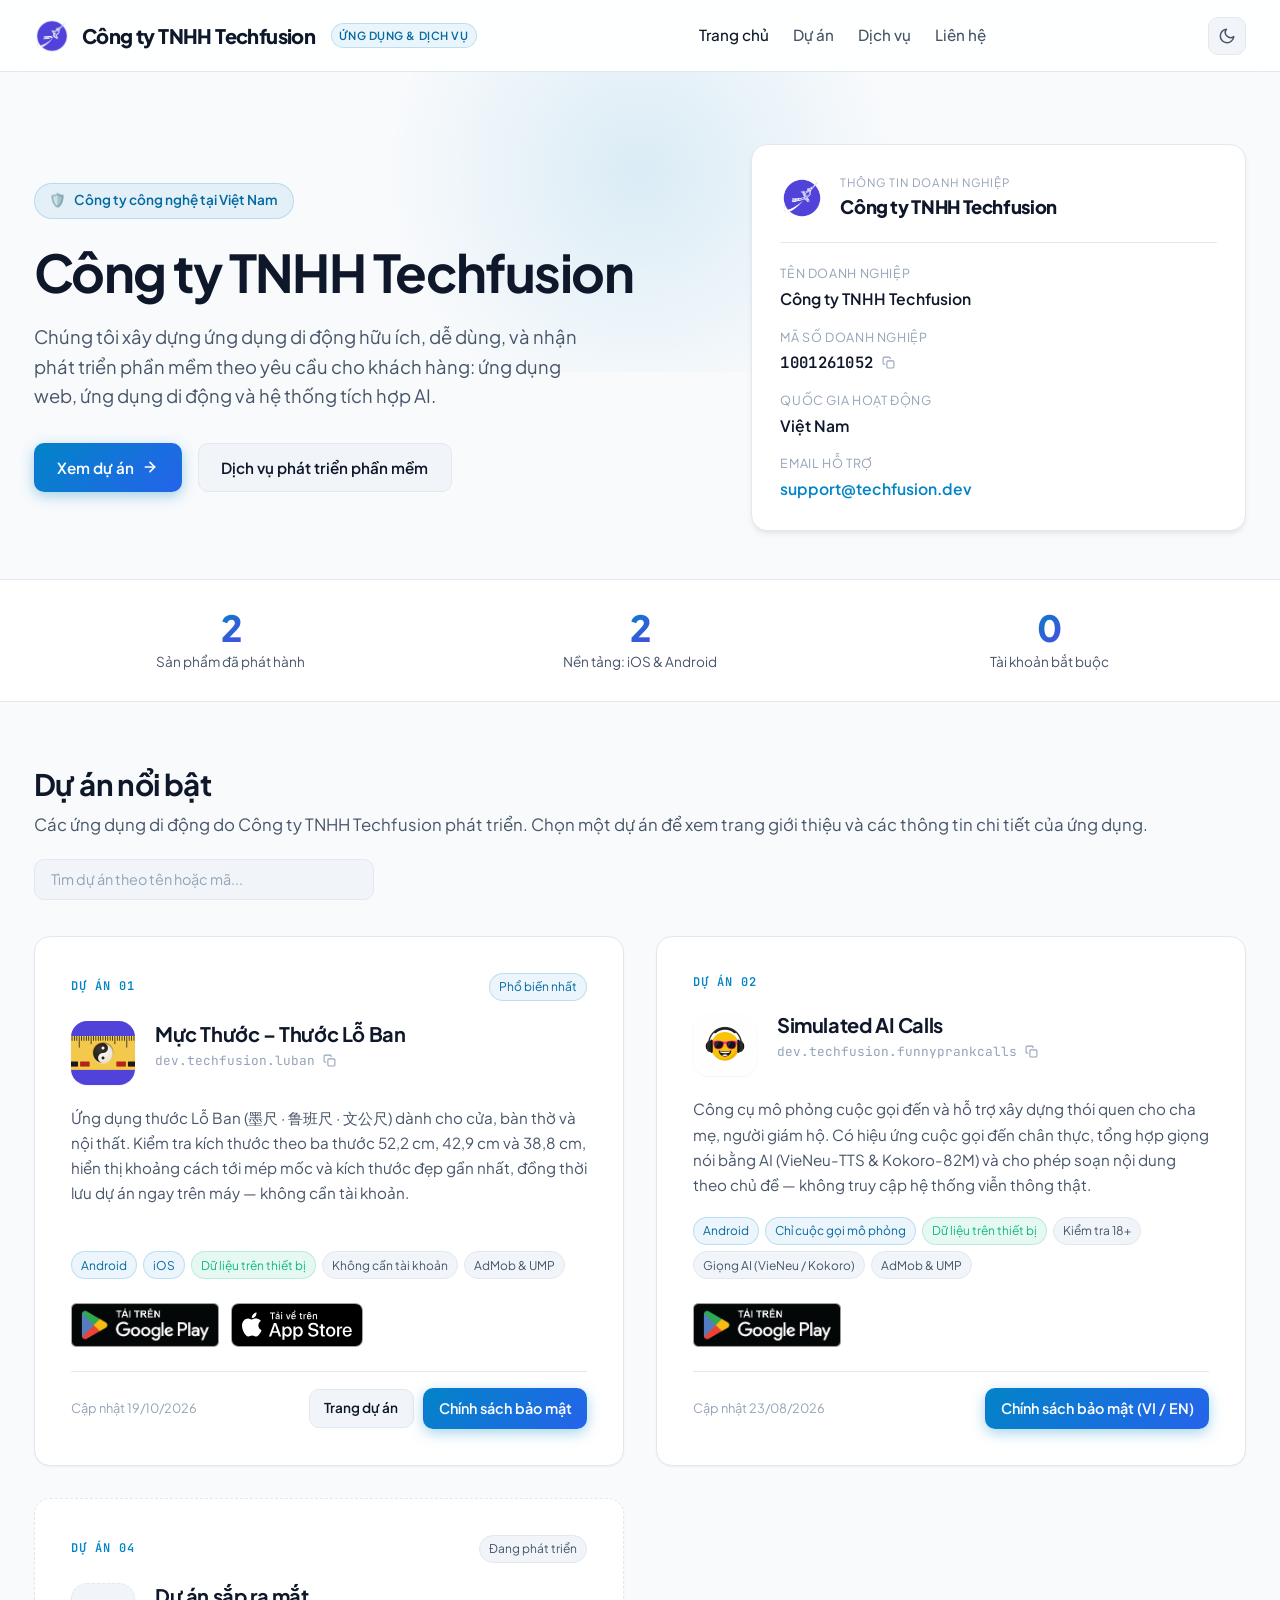
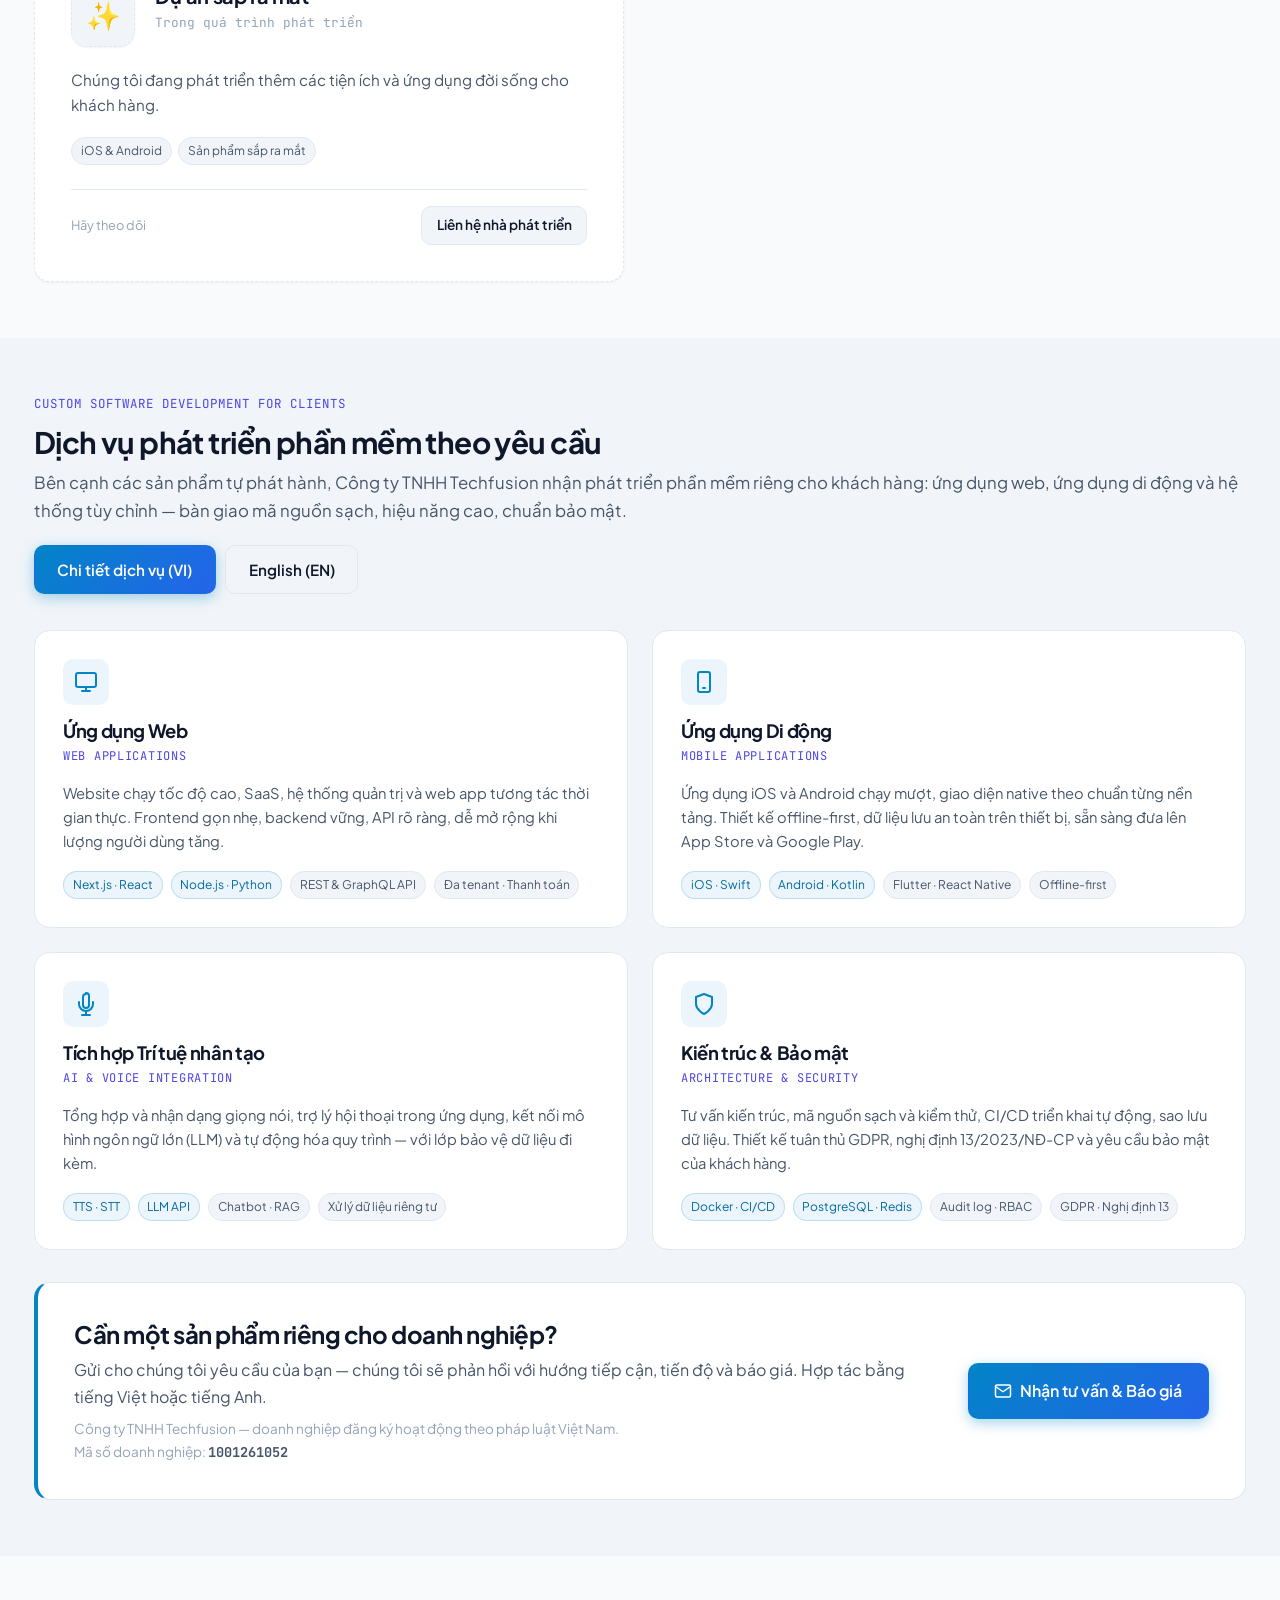
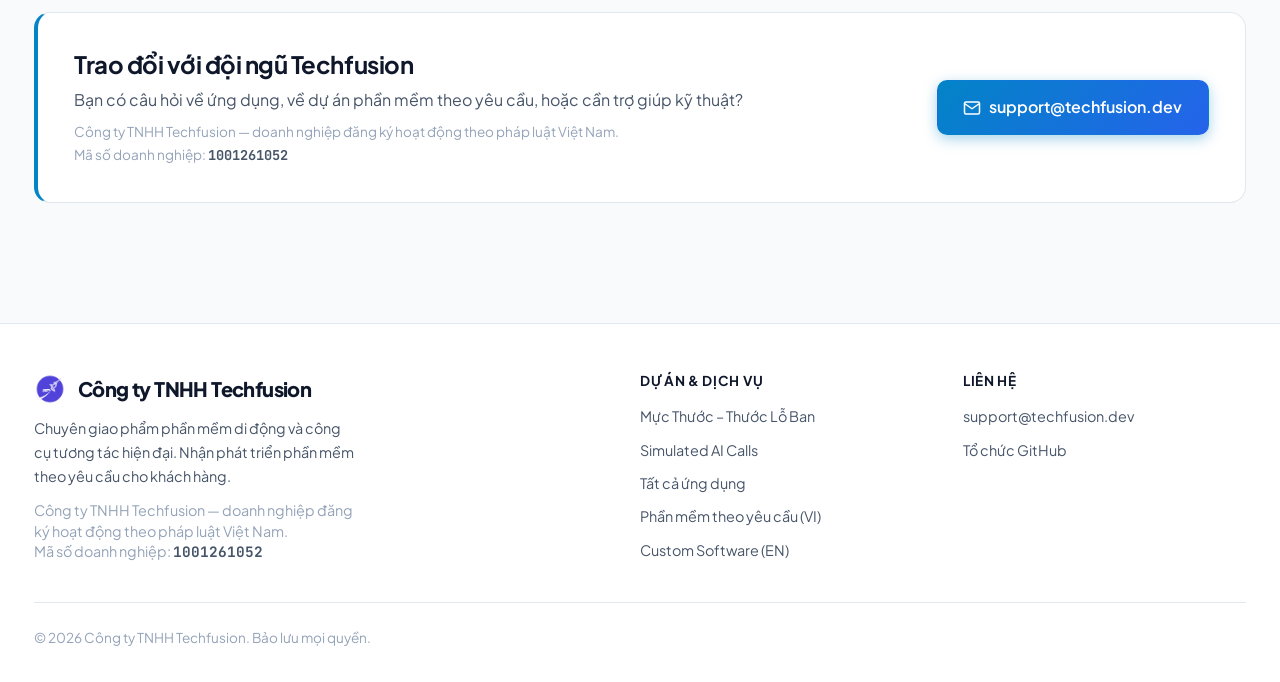
==== commit ae66874e: "feat(apps): Google Play button for Simulated AI Calls The app is published on Google Play under dev." ====
--- a/index.html
+++ b/index.html
@@ -281,11 +281,18 @@
             </p>
 
             <div class="app-tags">
+              <span class="tag tag-accent">Android</span>
               <span class="tag tag-accent">Chỉ cuộc gọi mô phỏng</span>
               <span class="tag tag-success">Dữ liệu trên thiết bị</span>
               <span class="tag">Kiểm tra 18+</span>
               <span class="tag">Giọng AI (VieNeu / Kokoro)</span>
               <span class="tag">AdMob &amp; UMP</span>
+            </div>
+
+            <div class="project-store-badges">
+              <a href="https://play.google.com/store/apps/details?id=dev.techfusion.funnyprankcalls" data-umami-event="google-play" class="store-badge" rel="noopener" aria-label="Tải Simulated AI Calls trên Google Play">
+                <img src="assets/badges/google-play-vi.png" alt="Tải trên Google Play" width="161" height="48">
+              </a>
             </div>
 
             <div class="app-card-footer">
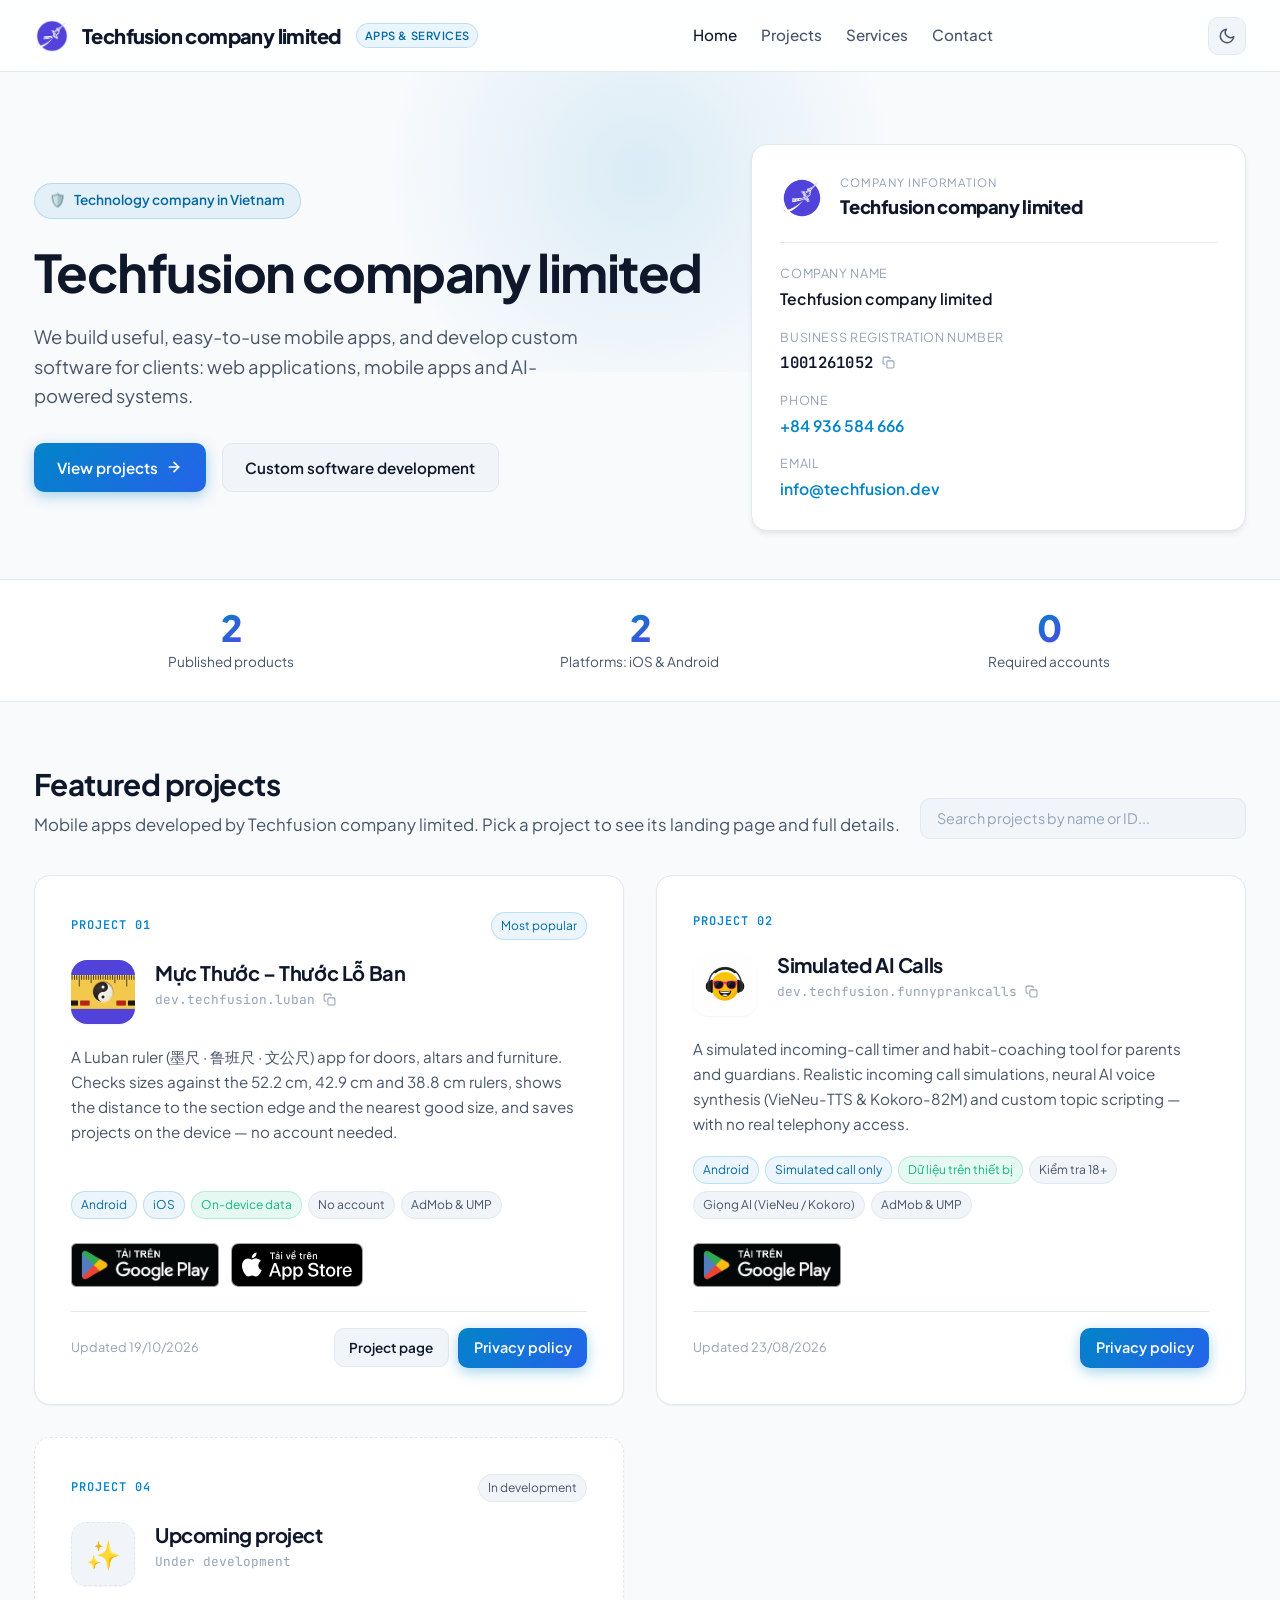
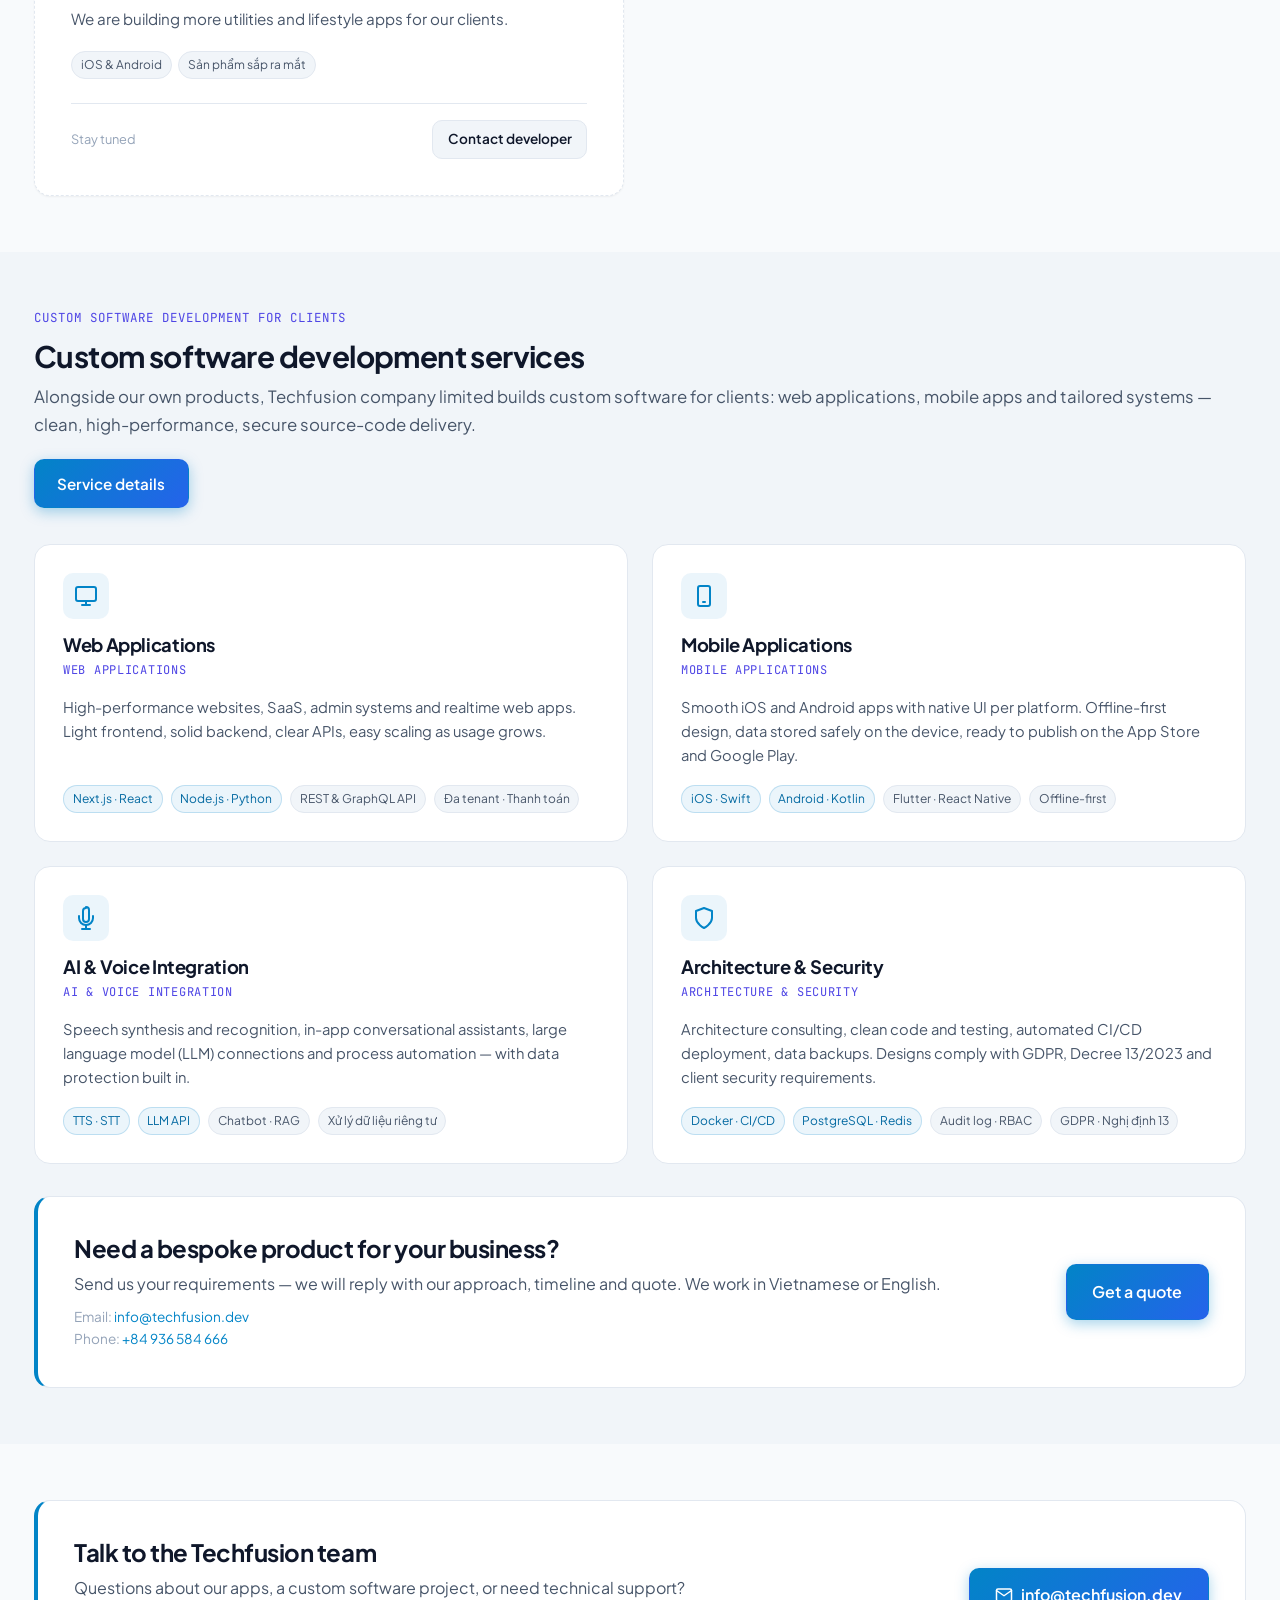
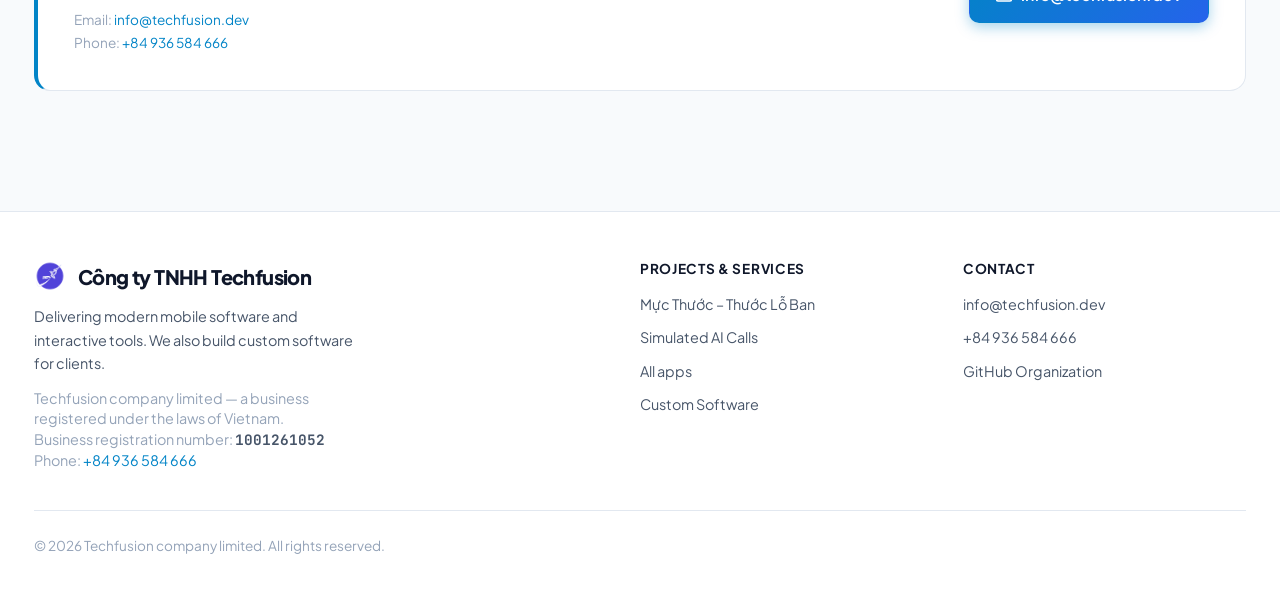
==== commit 8c7e7117: "feat(home): bilingual vi/en UI by locale, info@ email, phone number Home page text now switches betw" ====
--- a/index.html
+++ b/index.html
@@ -4,7 +4,7 @@
   <meta charset="UTF-8">
   <meta name="viewport" content="width=device-width, initial-scale=1.0">
   <title>Công ty TNHH Techfusion — Ứng dụng di động &amp; Phần mềm theo yêu cầu</title>
-  <meta name="description" content="Công ty TNHH Techfusion — công ty công nghệ tại Việt Nam (mã số doanh nghiệp 1001261052). Chúng tôi xây dựng ứng dụng di động tự phát hành và nhận phát triển phần mềm theo yêu cầu cho khách hàng: ứng dụng web, ứng dụng di động iOS &amp; Android, tích hợp AI.">
+      <meta name="description" content="Công ty TNHH Techfusion — công ty công nghệ tại Việt Nam (mã số doanh nghiệp 1001261052). Chúng tôi xây dựng ứng dụng di động tự phát hành và nhận phát triển phần mềm theo yêu cầu cho khách hàng: ứng dụng web, ứng dụng di động iOS &amp; Android, tích hợp AI.">
   <link rel="icon" type="image/svg+xml" href="favicon.svg">
 
   <!-- Modern Google Fonts -->
@@ -24,7 +24,8 @@
     "legalName": "Công ty TNHH Techfusion",
     "alternateName": "Techfusion company limited",
     "url": "https://tf.io.vn/",
-    "email": "support@techfusion.dev",
+    "email": "info@techfusion.dev",
+    "telephone": "+84-936-584-666",
     "description": "Techfusion company limited builds mobile apps and custom software for clients: web applications, iOS & Android apps, and AI integrations.",
     "knowsAbout": [
       "Custom web application development",
@@ -39,7 +40,9 @@
     },
     "address": {
       "@type": "PostalAddress",
-      "addressCountry": "VN"
+      "addressCountry": "VN",
+      "streetAddress": "03 Street 8, Petro Thang Long Urban Area, Group 5, Tran Hung Dao Ward",
+      "addressLocality": "Hưng Yên"
     }
   }
   </script>
@@ -49,23 +52,23 @@
   <!-- Site Navigation Header -->
   <header class="site-header">
     <div class="container header-inner">
-      <a href="index.html" class="brand" aria-label="Trang chủ Công ty TNHH Techfusion">
-        <img src="assets/logo.png" class="brand-logo" alt="Logo Công ty TNHH Techfusion" width="36" height="36">
-        <span class="brand-text">Công ty TNHH Techfusion</span>
-        <span class="brand-badge">Ứng dụng &amp; Dịch vụ</span>
+      <a href="index.html" class="brand" aria-label="Công ty TNHH Techfusion">
+        <img src="assets/logo.png" class="brand-logo" alt="Công ty TNHH Techfusion" width="36" height="36">
+        <span class="brand-text" data-i18n="brand">Công ty TNHH Techfusion</span>
+        <span class="brand-badge" data-i18n="brandBadge">Ứng dụng &amp; Dịch vụ</span>
       </a>
 
       <nav aria-label="Điều hướng chính">
         <ul class="nav-links">
-          <li><a href="#top" class="nav-link active">Trang chủ</a></li>
-          <li><a href="#apps" class="nav-link">Dự án</a></li>
-          <li><a href="#services" class="nav-link">Dịch vụ</a></li>
-          <li><a href="#contact" class="nav-link">Liên hệ</a></li>
+          <li><a href="#top" class="nav-link active" data-i18n="nav.home">Trang chủ</a></li>
+          <li><a href="#apps" class="nav-link" data-i18n="nav.projects">Dự án</a></li>
+          <li><a href="#services" class="nav-link" data-i18n="nav.services">Dịch vụ</a></li>
+          <li><a href="#contact" class="nav-link" data-i18n="nav.contact">Liên hệ</a></li>
         </ul>
       </nav>
 
       <div class="header-actions">
-        <button id="theme-toggle" class="theme-toggle-btn" aria-label="Đổi giao diện sáng / tối" title="Đổi giao diện">
+        <button id="theme-toggle" class="theme-toggle-btn" aria-label="Switch dark / light theme" title="Switch theme">
           <!-- Sun Icon (for dark theme) -->
           <svg id="sun-icon" viewBox="0 0 24 24" fill="none" stroke="currentColor" stroke-width="2" stroke-linecap="round" stroke-linejoin="round">
             <circle cx="12" cy="12" r="5"></circle>
@@ -97,47 +100,47 @@
 
         <div class="hero-copy">
           <div class="hero-pill">
-            <span>🛡️</span> Công ty công nghệ tại Việt Nam
-          </div>
-          <h1 class="hero-title">Công ty TNHH Techfusion</h1>
-          <p class="hero-subtitle">
+            <span>🛡️</span> <span data-i18n="hero.pill">Công ty công nghệ tại Việt Nam</span>
+          </div>
+          <h1 class="hero-title" data-i18n="hero.title">Công ty TNHH Techfusion</h1>
+          <p class="hero-subtitle" data-i18n="hero.subtitle">
             Chúng tôi xây dựng ứng dụng di động hữu ích, dễ dùng, và nhận phát triển phần mềm
             theo yêu cầu cho khách hàng: ứng dụng web, ứng dụng di động và hệ thống tích hợp AI.
           </p>
           <div class="hero-actions">
             <a href="#apps" class="btn btn-primary">
-              Xem dự án
+              <span data-i18n="hero.viewProjects">Xem dự án</span>
               <svg width="16" height="16" viewBox="0 0 24 24" fill="none" stroke="currentColor" stroke-width="2.5" stroke-linecap="round" stroke-linejoin="round">
                 <line x1="5" y1="12" x2="19" y2="12"></line>
                 <polyline points="12 5 19 12 12 19"></polyline>
               </svg>
             </a>
             <a href="#services" class="btn btn-secondary">
-              Dịch vụ phát triển phần mềm
+              <span data-i18n="hero.services">Dịch vụ phát triển phần mềm</span>
             </a>
           </div>
         </div>
 
         <!-- Company registration card -->
-        <aside class="company-card" aria-label="Thông tin doanh nghiệp">
+        <aside class="company-card" aria-label="company-info">
           <div class="company-card-head">
-            <img src="assets/logo.png" class="company-card-logo" alt="Logo Công ty TNHH Techfusion" width="44" height="44">
+            <img src="assets/logo.png" class="company-card-logo" alt="Công ty TNHH Techfusion" width="44" height="44">
             <div>
-              <p class="company-card-eyebrow">Thông tin doanh nghiệp</p>
-              <p class="company-card-name">Công ty TNHH Techfusion</p>
+              <p class="company-card-eyebrow" data-i18n="card.eyebrow">Thông tin doanh nghiệp</p>
+              <p class="company-card-name" data-i18n="card.name">Công ty TNHH Techfusion</p>
             </div>
           </div>
 
           <dl class="company-fields">
             <div class="company-field">
-              <dt>Tên doanh nghiệp</dt>
-              <dd>Công ty TNHH Techfusion</dd>
+              <dt data-i18n="card.companyName">Tên doanh nghiệp</dt>
+              <dd data-i18n="card.companyNameVal">Công ty TNHH Techfusion</dd>
             </div>
             <div class="company-field">
-              <dt>Mã số doanh nghiệp</dt>
+              <dt data-i18n="card.taxId">Mã số doanh nghiệp</dt>
               <dd>
                 <span class="company-field-mono">1001261052</span>
-                <button class="copy-badge-btn" data-copy-text="1001261052" title="Sao chép mã số doanh nghiệp" aria-label="Sao chép mã số doanh nghiệp">
+                <button class="copy-badge-btn" data-copy-text="1001261052" title="Copy business number" aria-label="Copy business number">
                   <svg width="13" height="13" viewBox="0 0 24 24" fill="none" stroke="currentColor" stroke-width="2" stroke-linecap="round" stroke-linejoin="round">
                     <rect x="9" y="9" width="13" height="13" rx="2" ry="2"></rect>
                     <path d="M5 15H4a2 2 0 0 1-2-2V4a2 2 0 0 1 2-2h9a2 2 0 0 1 2 2v1"></path>
@@ -146,12 +149,12 @@
               </dd>
             </div>
             <div class="company-field">
-              <dt>Quốc gia hoạt động</dt>
-              <dd>Việt Nam</dd>
+              <dt data-i18n="card.phone">Điện thoại</dt>
+              <dd><a href="tel:+84936584666">+84 936 584 666</a></dd>
             </div>
             <div class="company-field">
-              <dt>Email hỗ trợ</dt>
-              <dd><a href="mailto:support@techfusion.dev">support@techfusion.dev</a></dd>
+              <dt data-i18n="card.email">Email</dt>
+              <dd><a href="mailto:info@techfusion.dev">info@techfusion.dev</a></dd>
             </div>
           </dl>
         </aside>
@@ -160,19 +163,19 @@
     </section>
 
     <!-- Key figures -->
-    <section class="stats-strip" aria-label="Số liệu nổi bật">
+    <section class="stats-strip" aria-label="Highlights">
       <div class="container stats-grid">
         <div class="stat-item">
           <span class="stat-value">2</span>
-          <span class="stat-label">Sản phẩm đã phát hành</span>
+          <span class="stat-label" data-i18n="stats.products">Sản phẩm đã phát hành</span>
         </div>
         <div class="stat-item">
           <span class="stat-value">2</span>
-          <span class="stat-label">Nền tảng: iOS &amp; Android</span>
+          <span class="stat-label" data-i18n="stats.platforms">Nền tảng: iOS &amp; Android</span>
         </div>
         <div class="stat-item">
           <span class="stat-value">0</span>
-          <span class="stat-label">Tài khoản bắt buộc</span>
+          <span class="stat-label" data-i18n="stats.accounts">Tài khoản bắt buộc</span>
         </div>
       </div>
     </section>
@@ -182,12 +185,12 @@
       <div class="container">
         <div class="section-header section-header-split">
           <div>
-            <h2 class="section-title">Dự án nổi bật</h2>
-            <p class="section-desc">Các ứng dụng di động do Công ty TNHH Techfusion phát triển. Chọn một dự án để xem trang giới thiệu và các thông tin chi tiết của ứng dụng.</p>
+            <h2 class="section-title" data-i18n="projects.title">Dự án nổi bật</h2>
+            <p class="section-desc" data-i18n="projects.desc">Các ứng dụng di động do Công ty TNHH Techfusion phát triển. Chọn một dự án để xem trang giới thiệu và các thông tin chi tiết của ứng dụng.</p>
           </div>
           <div class="project-search">
-            <label class="visually-hidden" for="app-search">Tìm dự án</label>
-            <input type="search" id="app-search" placeholder="Tìm dự án theo tên hoặc mã...">
+            <label class="visually-hidden" for="app-search">Search projects</label>
+            <input type="search" id="app-search" data-i18n-placeholder="projects.search" placeholder="Tìm dự án theo tên hoặc mã...">
           </div>
         </div>
 
@@ -196,8 +199,8 @@
           <!-- Project 1: Mực Thước (Luban ruler) -->
           <article class="app-card project-card" data-app-keywords="mực thước muc thuoc 墨尺 thước lỗ ban thuoc lo ban luban ruler lu ban 鲁班尺 魯班尺 文公尺 丁兰尺 丁蘭尺 feng shui phong thủy phong thuy dev.techfusion.luban android ios iphone dự án">
             <div class="project-card-top">
-              <span class="project-index">Dự án 01</span>
-              <span class="tag tag-accent">Phổ biến nhất</span>
+              <span class="project-index" data-i18n="app1.index">Dự án 01</span>
+              <span class="tag tag-accent" data-i18n="app1.popular">Phổ biến nhất</span>
             </div>
 
             <div class="app-card-header">
@@ -218,7 +221,7 @@
               </div>
             </div>
 
-            <p class="app-desc">
+            <p class="app-desc" data-i18n="app1.desc">
               Ứng dụng thước Lỗ Ban (墨尺 · 鲁班尺 · 文公尺) dành cho cửa, bàn thờ và nội thất.
               Kiểm tra kích thước theo ba thước 52,2 cm, 42,9 cm và 38,8 cm, hiển thị khoảng cách
               tới mép mốc và kích thước đẹp gần nhất, đồng thời lưu dự án ngay trên máy — không cần tài khoản.
@@ -227,8 +230,8 @@
             <div class="app-tags">
               <span class="tag tag-accent">Android</span>
               <span class="tag tag-accent">iOS</span>
-              <span class="tag tag-success">Dữ liệu trên thiết bị</span>
-              <span class="tag">Không cần tài khoản</span>
+              <span class="tag tag-success" data-i18n="app.onDevice">Dữ liệu trên thiết bị</span>
+              <span class="tag" data-i18n="app.noAccount">Không cần tài khoản</span>
               <span class="tag">AdMob &amp; UMP</span>
             </div>
 
@@ -242,10 +245,10 @@
             </div>
 
             <div class="app-card-footer">
-              <span class="app-updated">Cập nhật 19/10/2026</span>
+              <span class="app-updated"><span data-i18n="app.updated">Cập nhật</span> 19/10/2026</span>
               <div class="project-actions">
-                <a href="muc-thuoc/" class="btn btn-secondary btn-sm">Trang dự án</a>
-                <a href="privacy/muc-thuoc.html" class="btn btn-primary btn-sm policy-link-btn">Chính sách bảo mật</a>
+                <a href="muc-thuoc/" class="btn btn-secondary btn-sm" data-i18n="app.projectPage">Trang dự án</a>
+                <a href="privacy/muc-thuoc.html" class="btn btn-primary btn-sm policy-link-btn" data-i18n="app.policy">Chính sách bảo mật</a>
               </div>
             </div>
           </article>
@@ -253,7 +256,7 @@
           <!-- Project 2: Simulated AI Calls -->
           <article class="app-card project-card" data-app-keywords="simulated ai calls funny prank calls dev.techfusion.funnyprankcalls simulated pretend habit coaching call tts voice ai cuộc gọi giả lập dự án">
             <div class="project-card-top">
-              <span class="project-index">Dự án 02</span>
+              <span class="project-index" data-i18n="app2.index">Dự án 02</span>
             </div>
 
             <div class="app-card-header">
@@ -274,7 +277,7 @@
               </div>
             </div>
 
-            <p class="app-desc">
+            <p class="app-desc" data-i18n="app2.desc">
               Công cụ mô phỏng cuộc gọi đến và hỗ trợ xây dựng thói quen cho cha mẹ, người giám hộ.
               Có hiệu ứng cuộc gọi đến chân thực, tổng hợp giọng nói bằng AI (VieNeu-TTS &amp; Kokoro-82M)
               và cho phép soạn nội dung theo chủ đề — không truy cập hệ thống viễn thông thật.
@@ -282,7 +285,7 @@
 
             <div class="app-tags">
               <span class="tag tag-accent">Android</span>
-              <span class="tag tag-accent">Chỉ cuộc gọi mô phỏng</span>
+              <span class="tag tag-accent" data-i18n="app2.simulated">Chỉ cuộc gọi mô phỏng</span>
               <span class="tag tag-success">Dữ liệu trên thiết bị</span>
               <span class="tag">Kiểm tra 18+</span>
               <span class="tag">Giọng AI (VieNeu / Kokoro)</span>
@@ -296,9 +299,9 @@
             </div>
 
             <div class="app-card-footer">
-              <span class="app-updated">Cập nhật 23/08/2026</span>
+              <span class="app-updated"><span data-i18n="app.updated">Cập nhật</span> 23/08/2026</span>
               <div class="project-actions">
-                <a href="privacy/simulated-ai-calls.html" class="btn btn-primary btn-sm policy-link-btn">Chính sách bảo mật (VI / EN)</a>
+                <a href="privacy/simulated-ai-calls.html" class="btn btn-primary btn-sm policy-link-btn" data-i18n="app.policy">Chính sách bảo mật</a>
               </div>
             </div>
           </article>
@@ -306,7 +309,7 @@
           <!-- Project 3: HabitHero: AI Voice Coach (hidden for now, not published yet) -->
           <article class="app-card project-card hidden" data-app-keywords="habithero habit hero ai voice coach habit-buddy dev.techfusion.funnyprankcalls ios parenting routine voice tts huấn luyện thói quen dự án">
             <div class="project-card-top">
-              <span class="project-index">Dự án 03</span>
+              <span class="project-index" data-i18n="app3.index">Dự án 03</span>
             </div>
 
             <div class="app-card-header">
@@ -327,14 +330,14 @@
               </div>
             </div>
 
-            <p class="app-desc">
+            <p class="app-desc" data-i18n="app3.desc">
               Ứng dụng huấn luyện thói quen và động viên cho iOS. Các tin nhắn giọng nói tích cực
               từ những nhân vật hoạt hình, tổng hợp giọng nói bằng AI (VieNeu-TTS &amp; Kokoro-82M)
               và lưu trữ cục bộ bằng UserDefaults — không truy cập hệ thống viễn thông.
             </p>
 
             <div class="app-tags">
-              <span class="tag tag-accent">Ứng dụng iOS</span>
+              <span class="tag tag-accent" data-i18n="app.iosApp">Ứng dụng iOS</span>
               <span class="tag tag-success">Dữ liệu trên thiết bị</span>
               <span class="tag">Kiểm tra 18+</span>
               <span class="tag">Giọng AI (VieNeu / Kokoro)</span>
@@ -342,9 +345,9 @@
             </div>
 
             <div class="app-card-footer">
-              <span class="app-updated">Cập nhật 01/09/2026</span>
+              <span class="app-updated"><span data-i18n="app.updated">Cập nhật</span> 01/09/2026</span>
               <div class="project-actions">
-                <a href="privacy/habit-hero.html" class="btn btn-primary btn-sm policy-link-btn">Chính sách bảo mật (VI / EN)</a>
+                <a href="privacy/habit-hero.html" class="btn btn-primary btn-sm policy-link-btn" data-i18n="app.policy">Chính sách bảo mật</a>
               </div>
             </div>
           </article>
@@ -352,8 +355,8 @@
           <!-- Placeholder Card for upcoming projects -->
           <article class="app-card project-card project-card-upcoming" data-app-keywords="upcoming more new apps sắp ra mắt dự án mới">
             <div class="project-card-top">
-              <span class="project-index">Dự án 04</span>
-              <span class="tag">Đang phát triển</span>
+              <span class="project-index" data-i18n="app4.index">Dự án 04</span>
+              <span class="tag" data-i18n="app4.developing">Đang phát triển</span>
             </div>
 
             <div class="app-card-header">
@@ -361,12 +364,12 @@
                 ✨
               </div>
               <div class="app-meta">
-                <h3 class="app-title">Dự án sắp ra mắt</h3>
-                <span class="app-pkg">Trong quá trình phát triển</span>
-              </div>
-            </div>
-
-            <p class="app-desc">
+                <h3 class="app-title" data-i18n="app4.title">Dự án sắp ra mắt</h3>
+                <span class="app-pkg" data-i18n="app4.inDevelopment">Trong quá trình phát triển</span>
+              </div>
+            </div>
+
+            <p class="app-desc" data-i18n="app4.desc">
               Chúng tôi đang phát triển thêm các tiện ích và ứng dụng đời sống cho khách hàng.
             </p>
 
@@ -376,9 +379,9 @@
             </div>
 
             <div class="app-card-footer">
-              <span class="app-updated">Hãy theo dõi</span>
+              <span class="app-updated" data-i18n="app4.stayTuned">Hãy theo dõi</span>
               <div class="project-actions">
-                <a href="mailto:support@techfusion.dev" class="btn btn-secondary btn-sm">Liên hệ nhà phát triển</a>
+                <a href="mailto:info@techfusion.dev" class="btn btn-secondary btn-sm" data-i18n="app4.contact">Liên hệ nhà phát triển</a>
               </div>
             </div>
           </article>
@@ -393,16 +396,15 @@
         <div class="section-header section-header-split">
           <div>
             <p class="bilingual-label">Custom Software Development for Clients</p>
-            <h2 class="section-title">Dịch vụ phát triển phần mềm theo yêu cầu</h2>
-            <p class="section-desc">
+            <h2 class="section-title" data-i18n="services.title">Dịch vụ phát triển phần mềm theo yêu cầu</h2>
+            <p class="section-desc" data-i18n="services.desc">
               Bên cạnh các sản phẩm tự phát hành, Công ty TNHH Techfusion nhận phát triển phần mềm riêng
               cho khách hàng: ứng dụng web, ứng dụng di động và hệ thống tùy chỉnh — bàn giao
               mã nguồn sạch, hiệu năng cao, chuẩn bảo mật.
             </p>
           </div>
           <div class="project-actions">
-            <a href="services/" class="btn btn-primary">Chi tiết dịch vụ (VI)</a>
-            <a href="services/en.html" class="btn btn-secondary">English (EN)</a>
+            <a href="services/" class="btn btn-primary" data-i18n="services.details">Chi tiết dịch vụ</a>
           </div>
         </div>
 
@@ -416,9 +418,9 @@
                 <line x1="12" y1="17" x2="12" y2="21"></line>
               </svg>
             </div>
-            <h3 class="service-card-title">Ứng dụng Web</h3>
+            <h3 class="service-card-title" data-i18n="svc.web.title">Ứng dụng Web</h3>
             <p class="service-card-en">Web Applications</p>
-            <p class="service-card-desc">
+            <p class="service-card-desc" data-i18n="svc.web.desc">
               Website chạy tốc độ cao, SaaS, hệ thống quản trị và web app tương tác thời gian thực.
               Frontend gọn nhẹ, backend vững, API rõ ràng, dễ mở rộng khi lượng người dùng tăng.
             </p>
@@ -437,9 +439,9 @@
                 <line x1="11" y1="18" x2="13" y2="18"></line>
               </svg>
             </div>
-            <h3 class="service-card-title">Ứng dụng Di động</h3>
+            <h3 class="service-card-title" data-i18n="svc.mobile.title">Ứng dụng Di động</h3>
             <p class="service-card-en">Mobile Applications</p>
-            <p class="service-card-desc">
+            <p class="service-card-desc" data-i18n="svc.mobile.desc">
               Ứng dụng iOS và Android chạy mượt, giao diện native theo chuẩn từng nền tảng.
               Thiết kế offline-first, dữ liệu lưu an toàn trên thiết bị, sẵn sàng đưa lên
               App Store và Google Play.
@@ -461,9 +463,9 @@
                 <line x1="8" y1="23" x2="16" y2="23"></line>
               </svg>
             </div>
-            <h3 class="service-card-title">Tích hợp Trí tuệ nhân tạo</h3>
+            <h3 class="service-card-title" data-i18n="svc.ai.title">Tích hợp Trí tuệ nhân tạo</h3>
             <p class="service-card-en">AI &amp; Voice Integration</p>
-            <p class="service-card-desc">
+            <p class="service-card-desc" data-i18n="svc.ai.desc">
               Tổng hợp và nhận dạng giọng nói, trợ lý hội thoại trong ứng dụng, kết nối mô hình
               ngôn ngữ lớn (LLM) và tự động hóa quy trình — với lớp bảo vệ dữ liệu đi kèm.
             </p>
@@ -481,9 +483,9 @@
                 <path d="M12 22s8-4 8-10V5l-8-3-8 3v7c0 6 8 10 8 10z"></path>
               </svg>
             </div>
-            <h3 class="service-card-title">Kiến trúc &amp; Bảo mật</h3>
+            <h3 class="service-card-title" data-i18n="svc.arch.title">Kiến trúc &amp; Bảo mật</h3>
             <p class="service-card-en">Architecture &amp; Security</p>
-            <p class="service-card-desc">
+            <p class="service-card-desc" data-i18n="svc.arch.desc">
               Tư vấn kiến trúc, mã nguồn sạch và kiểm thử, CI/CD triển khai tự động, sao lưu dữ liệu.
               Thiết kế tuân thủ GDPR, nghị định 13/2023/NĐ-CP và yêu cầu bảo mật của khách hàng.
             </p>
@@ -499,18 +501,18 @@
 
         <div class="contact-panel" style="margin-top: 2rem;">
           <div class="contact-copy">
-            <h2 class="contact-title">Cần một sản phẩm riêng cho doanh nghiệp?</h2>
-            <p class="contact-text">
+            <h2 class="contact-title" data-i18n="svc.cta.title">Cần một sản phẩm riêng cho doanh nghiệp?</h2>
+            <p class="contact-text" data-i18n="svc.cta.text">
               Gửi cho chúng tôi yêu cầu của bạn — chúng tôi sẽ phản hồi với hướng tiếp cận,
               tiến độ và báo giá. Hợp tác bằng tiếng Việt hoặc tiếng Anh.
             </p>
             <p class="contact-meta">
-              Công ty TNHH Techfusion — doanh nghiệp đăng ký hoạt động theo pháp luật Việt Nam.<br>
-              Mã số doanh nghiệp: <strong>1001261052</strong>
+              <span data-i18n="svc.cta.email">Email:</span> <a href="mailto:info@techfusion.dev">info@techfusion.dev</a><br>
+              <span data-i18n="svc.cta.phone">Điện thoại:</span> <a href="tel:+84936584666">+84 936 584 666</a>
             </p>
           </div>
           <div class="contact-actions">
-            <a href="mailto:support@techfusion.dev?subject=Y%C3%AAu%20c%E1%BA%A7u%20t%C6%B0%20v%E1%BA%A5n%20ph%E1%BA%A7n%20m%E1%BB%81m" class="btn btn-primary btn-lg">
+            <a href="mailto:info@techfusion.dev?subject=Y%C3%AAu%20c%E1%BA%A7u%20t%C6%B0%20v%E1%BA%A5n%20ph%E1%BA%A7n%20m%E1%BB%81m" class="btn btn-primary btn-lg" data-i18n="svc.cta.button">
               <svg width="18" height="18" viewBox="0 0 24 24" fill="none" stroke="currentColor" stroke-width="2" stroke-linecap="round" stroke-linejoin="round">
                 <path d="M4 4h16c1.1 0 2 .9 2 2v12c0 1.1-.9 2-2 2H4c-1.1 0-2-.9-2-2V6c0-1.1.9-2 2-2z"></path>
                 <polyline points="22,6 12,13 2,6"></polyline>
@@ -527,20 +529,20 @@
       <div class="container">
         <div class="contact-panel">
           <div class="contact-copy">
-            <h2 class="contact-title">Trao đổi với đội ngũ Techfusion</h2>
-            <p class="contact-text">Bạn có câu hỏi về ứng dụng, về dự án phần mềm theo yêu cầu, hoặc cần trợ giúp kỹ thuật?</p>
+            <h2 class="contact-title" data-i18n="contact.title">Trao đổi với đội ngũ Techfusion</h2>
+            <p class="contact-text" data-i18n="contact.text">Bạn có câu hỏi về ứng dụng, về dự án phần mềm theo yêu cầu, hoặc cần trợ giúp kỹ thuật?</p>
             <p class="contact-meta">
-              Công ty TNHH Techfusion — doanh nghiệp đăng ký hoạt động theo pháp luật Việt Nam.<br>
-              Mã số doanh nghiệp: <strong>1001261052</strong>
+              <span data-i18n="contact.email">Email:</span> <a href="mailto:info@techfusion.dev">info@techfusion.dev</a><br>
+              <span data-i18n="contact.phone">Điện thoại:</span> <a href="tel:+84936584666">+84 936 584 666</a>
             </p>
           </div>
           <div class="contact-actions">
-            <a href="mailto:support@techfusion.dev" class="btn btn-primary btn-lg">
+            <a href="mailto:info@techfusion.dev" class="btn btn-primary btn-lg">
               <svg width="18" height="18" viewBox="0 0 24 24" fill="none" stroke="currentColor" stroke-width="2" stroke-linecap="round" stroke-linejoin="round">
                 <path d="M4 4h16c1.1 0 2 .9 2 2v12c0 1.1-.9 2-2 2H4c-1.1 0-2-.9-2-2V6c0-1.1.9-2 2-2z"></path>
                 <polyline points="22,6 12,13 2,6"></polyline>
               </svg>
-              support@techfusion.dev
+              info@techfusion.dev
             </a>
           </div>
         </div>
@@ -558,40 +560,43 @@
             <img src="assets/logo.png" class="brand-logo" alt="Logo Công ty TNHH Techfusion" width="32" height="32">
             <span class="brand-text">Công ty TNHH Techfusion</span>
           </div>
-          <p>Chuyên giao phẩm phần mềm di động và công cụ tương tác hiện đại. Nhận phát triển phần mềm theo yêu cầu cho khách hàng.</p>
+          <p data-i18n="footer.about">Chuyên giao phẩm phần mềm di động và công cụ tương tác hiện đại. Nhận phát triển phần mềm theo yêu cầu cho khách hàng.</p>
           <p class="footer-legal">
-            Công ty TNHH Techfusion — doanh nghiệp đăng ký hoạt động theo pháp luật Việt Nam.<br>
-            Mã số doanh nghiệp: <strong>1001261052</strong>
+            <span data-i18n="footer.company">Công ty TNHH Techfusion — doanh nghiệp đăng ký hoạt động theo pháp luật Việt Nam.</span><br>
+            <span data-i18n="footer.tax">Mã số doanh nghiệp:</span> <strong>1001261052</strong><br>
+            <span data-i18n="footer.phone">Điện thoại:</span> <a href="tel:+84936584666">+84 936 584 666</a>
           </p>
         </div>
 
         <div>
-          <h4 class="footer-heading">Dự án &amp; Dịch vụ</h4>
+          <h4 class="footer-heading" data-i18n="footer.projects">Dự án &amp; Dịch vụ</h4>
           <ul class="footer-links">
             <li><a href="muc-thuoc/">Mực Thước – Thước Lỗ Ban</a></li>
             <li><a href="privacy/simulated-ai-calls.html">Simulated AI Calls</a></li>
             <li class="hidden"><a href="privacy/habit-hero.html">HabitHero: AI Voice Coach</a></li>
-            <li><a href="privacy/index.html">Tất cả ứng dụng</a></li>
-            <li><a href="services/">Phần mềm theo yêu cầu (VI)</a></li>
-            <li><a href="services/en.html">Custom Software (EN)</a></li>
+            <li><a href="privacy/index.html" data-i18n="footer.allApps">Tất cả ứng dụng</a></li>
+            <li><a href="services/">Custom Software</a></li>
           </ul>
         </div>
 
         <div>
-          <h4 class="footer-heading">Liên hệ</h4>
+          <h4 class="footer-heading" data-i18n="footer.contact">Liên hệ</h4>
           <ul class="footer-links">
-            <li><a href="mailto:support@techfusion.dev">support@techfusion.dev</a></li>
-            <li><a href="https://github.com/techfusionltd" target="_blank" rel="noopener">Tổ chức GitHub</a></li>
+            <li><a href="mailto:info@techfusion.dev">info@techfusion.dev</a></li>
+            <li><a href="tel:+84936584666">+84 936 584 666</a></li>
+            <li><a href="https://github.com/techfusionltd" target="_blank" rel="noopener" data-i18n="footer.github">Tổ chức GitHub</a></li>
           </ul>
         </div>
       </div>
 
       <div class="footer-bottom">
-        <div>&copy; 2026 Công ty TNHH Techfusion. Bảo lưu mọi quyền.</div>
+        <div data-i18n="footer.copyright">&copy; 2026 Công ty TNHH Techfusion. Bảo lưu mọi quyền.</div>
       </div>
     </div>
   </footer>
 
+  <script src="js/data-i18n.js"></script>
+  <script src="js/i18n.js"></script>
   <script src="js/main.js"></script>
 </body>
 </html>
